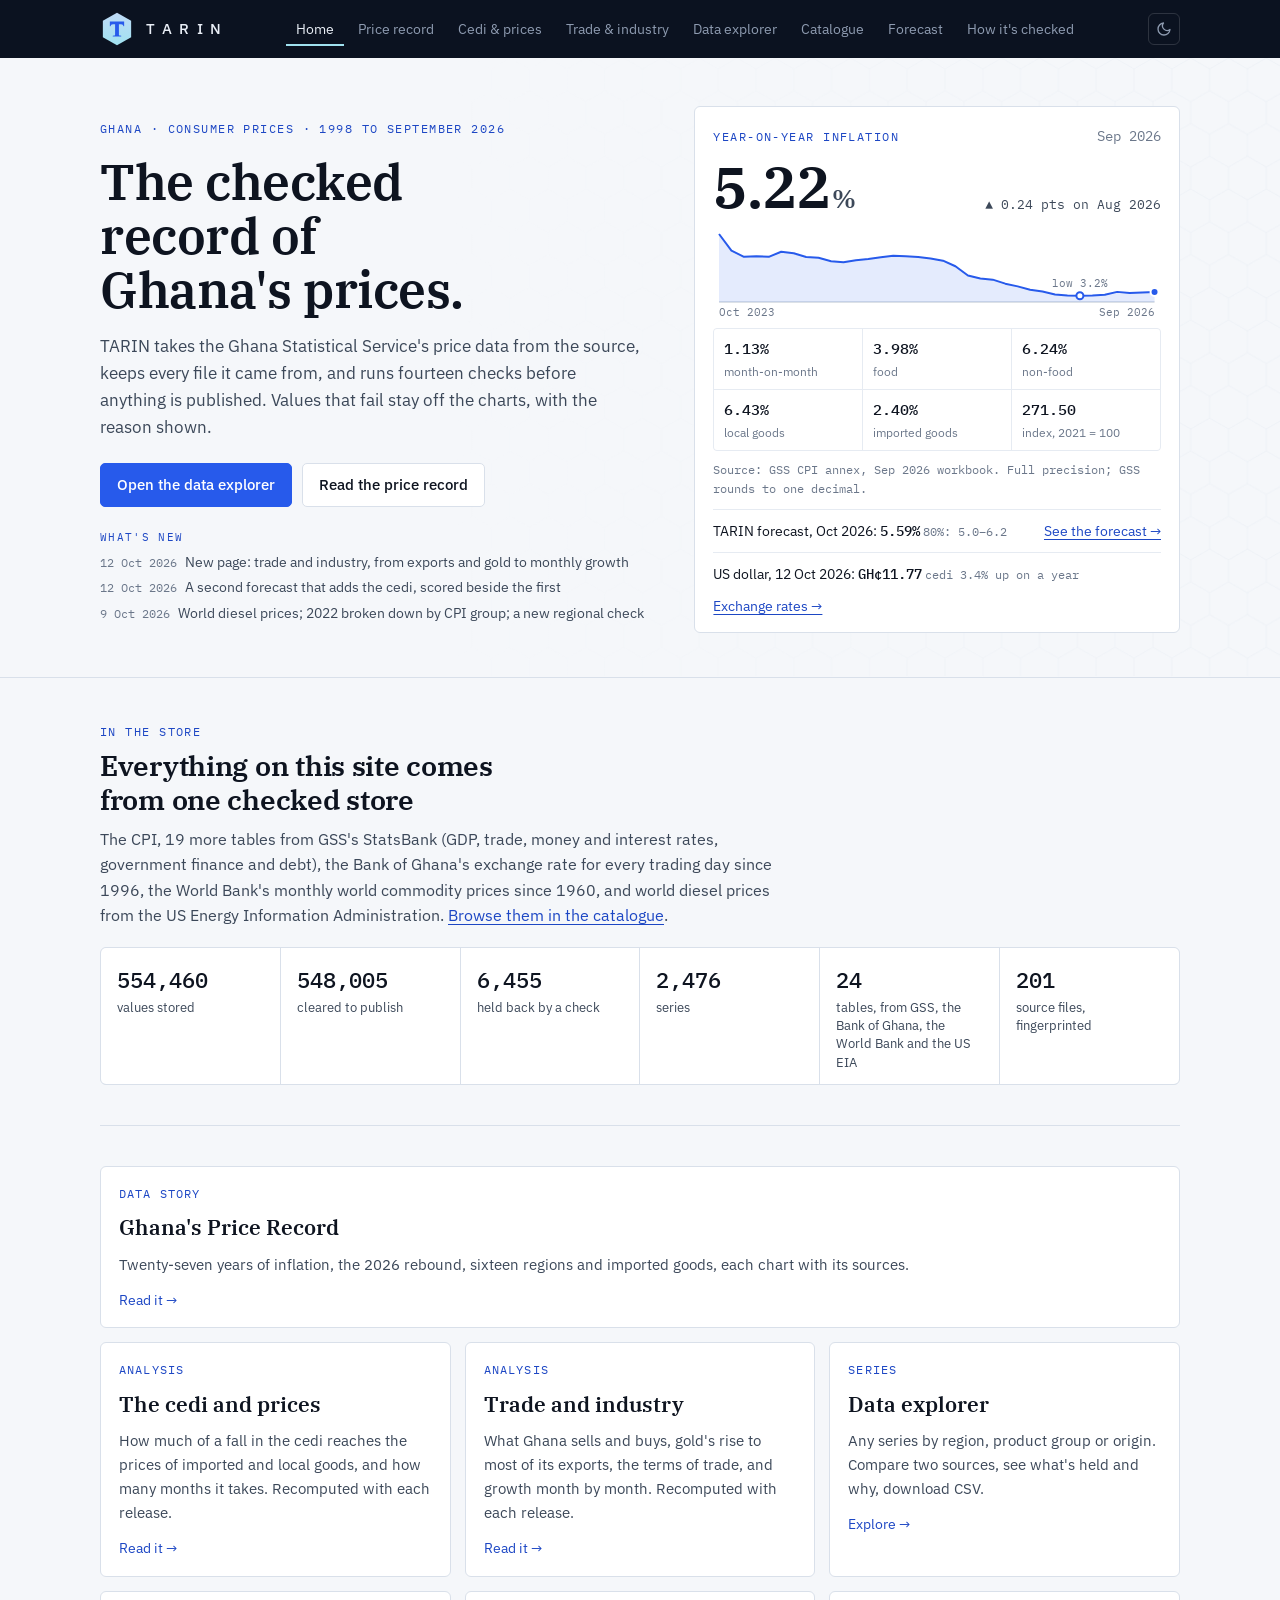
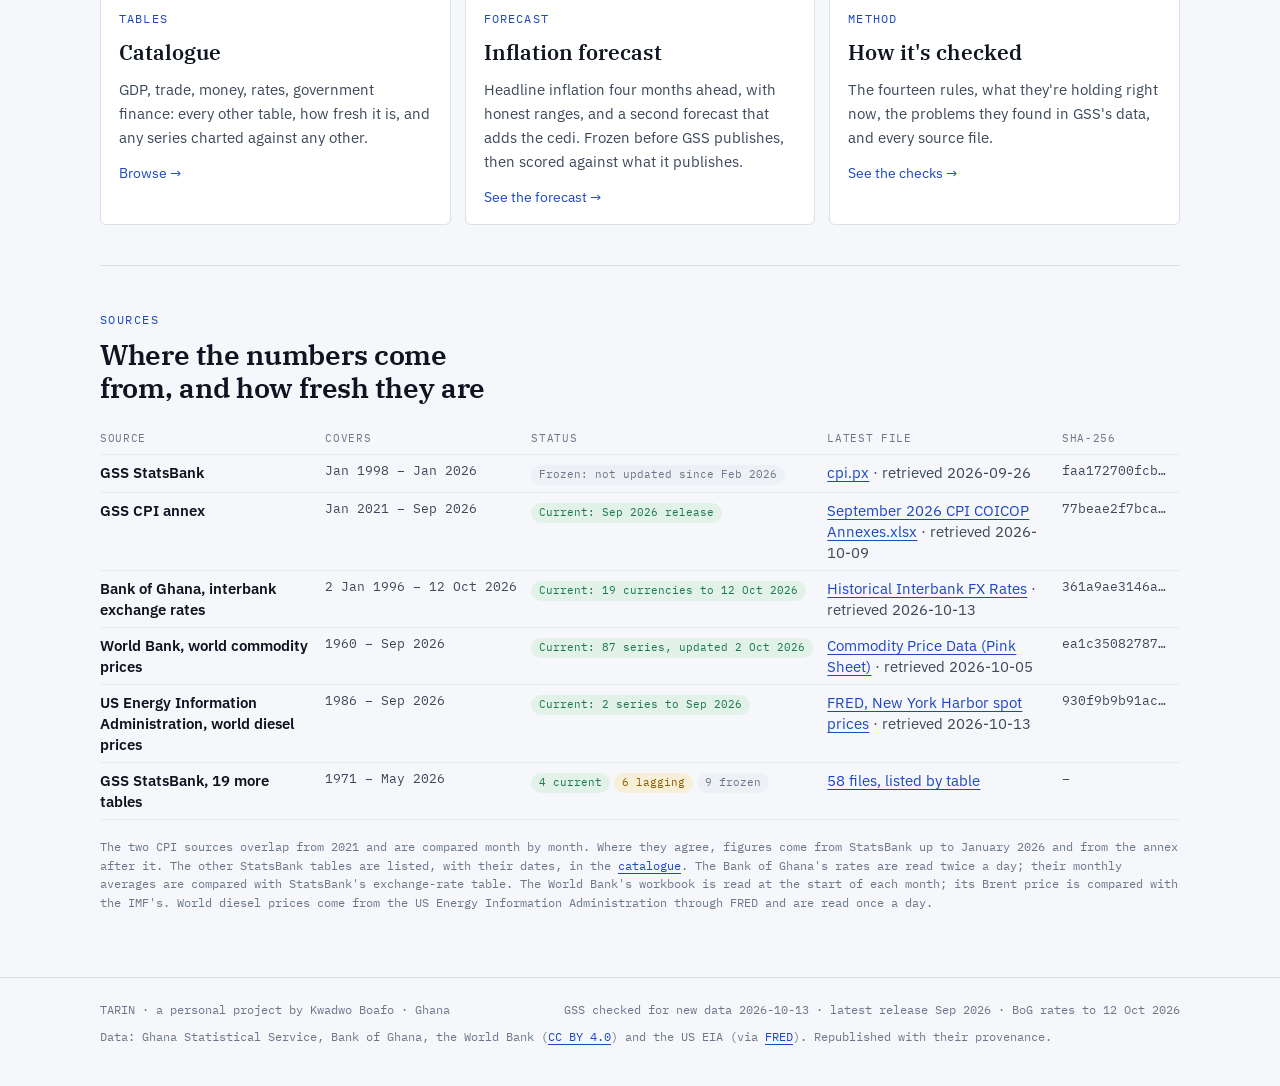
==== index.html @ 5920587d "Data update: BoG exchange rates to 2026-10-12" ====
<!doctype html>
<html lang="en">
<head>
<meta charset="utf-8">
<meta name="viewport" content="width=device-width, initial-scale=1, viewport-fit=cover">
<title>TARIN</title>
<meta name="description" content="Ghana's consumer price data from GSS, archived at the source, checked by fourteen rules, and published with its provenance.">
<meta property="og:type" content="website">
<meta property="og:site_name" content="TARIN">
<meta property="og:title" content="TARIN · The checked record of Ghana&#x27;s prices">
<meta property="og:description" content="Ghana's consumer price data from GSS, archived at the source, checked by fourteen rules, and published with its provenance.">
<meta property="og:url" content="https://bboafo.github.io/tarin/">
<meta property="og:image" content="https://bboafo.github.io/tarin/assets/og.png">
<meta property="og:image:width" content="1200">
<meta property="og:image:height" content="630">
<meta property="og:image:alt" content="TARIN: the checked record of Ghana's prices">
<meta name="twitter:card" content="summary_large_image">
<link rel="icon" href="assets/favicon.svg" type="image/svg+xml">
<link rel="preconnect" href="https://fonts.googleapis.com">
<link rel="preconnect" href="https://fonts.gstatic.com" crossorigin>
<link rel="stylesheet" href="https://fonts.googleapis.com/css2?family=IBM+Plex+Mono:wght@400;500&family=IBM+Plex+Sans:wght@400;500;600&family=IBM+Plex+Serif:wght@500;600&display=swap">
<link rel="stylesheet" href="assets/tarin.css?v=98c18b5686">
<script>try { var tt = localStorage.getItem("tarin-theme"); if (tt === "dark" || tt === "light") document.documentElement.setAttribute("data-theme", tt); } catch (e) {}</script>
<style>
.hero { position: relative; overflow: hidden; border-bottom: 1px solid var(--rule); }
.hero .hex { position: absolute; inset: 0; pointer-events: none; opacity: 0.55; }
.hero .wrap { position: relative; display: grid; grid-template-columns: minmax(0, 1.15fr) minmax(0, 1fr); gap: 36px; padding-block: 48px 44px; align-items: center; }
.hero h1 { font-size: clamp(32px, 4.6vw, 50px); line-height: 1.08; max-width: 15ch; }
.hero .lede { color: var(--ink-2); font-size: 17px; max-width: 54ch; margin-top: 16px; }
.hero .cta { display: flex; flex-wrap: wrap; gap: 10px; margin-top: 22px; }
.btn { display: inline-flex; align-items: center; gap: 8px; font-family: var(--f-body); font-weight: 500; font-size: 15px;
  padding: 9px 16px; border-radius: 5px; text-decoration: none; border: 1px solid var(--rule); color: var(--ink); background: var(--surface); }
.btn:hover { border-color: var(--axis); color: var(--ink); }
.btn.primary { background: var(--brand); border-color: var(--brand); color: #fff; }
.btn.primary:hover { filter: brightness(1.08); color: #fff; }

.latest { padding: 18px 18px 14px; display: grid; gap: 10px; }
.latest .head { display: flex; justify-content: space-between; align-items: baseline; gap: 12px; flex-wrap: wrap; }
.latest .big { font-family: var(--f-display); font-weight: 600; font-size: 58px; line-height: 1; letter-spacing: -0.02em; font-variant-numeric: tabular-nums; }
.latest .big small { font-size: 0.45em; color: var(--ink-2); margin-left: 2px; }
.latest .delta { font-family: var(--f-mono); font-size: 13px; color: var(--ink-2); }
.latest .grid { display: grid; grid-template-columns: repeat(3, minmax(0, 1fr)); gap: 1px; background: var(--grid); border: 1px solid var(--grid); border-radius: 4px; overflow: hidden; }
.latest .grid div { background: var(--surface); padding: 8px 10px; display: grid; gap: 1px; }
.latest .grid b { font-family: var(--f-mono); font-weight: 500; font-size: 15px; color: var(--ink); font-variant-numeric: tabular-nums; }
.latest .grid span { font-size: 12px; color: var(--muted); }
.spark { position: relative; }
.spark svg { display: block; width: 100%; height: auto; overflow: visible; }
.spark text { font-family: var(--f-mono); font-size: 10.5px; fill: var(--muted); }

.stats { display: grid; grid-template-columns: repeat(auto-fit, minmax(150px, 1fr)); gap: 1px; background: var(--rule); border: 1px solid var(--rule); border-radius: 6px; overflow: hidden; }
.stats div { background: var(--surface); padding: 14px 16px 12px; display: grid; gap: 2px; align-content: start; }
.stats b { font-family: var(--f-mono); font-weight: 500; font-size: 22px; color: var(--ink); font-variant-numeric: tabular-nums; }
.stats span { font-size: 13px; color: var(--ink-2); line-height: 1.4; }

.doors { display: grid; grid-template-columns: repeat(3, minmax(0, 1fr)); gap: 14px; }
.door.wide { grid-column: 1 / -1; }
@media (max-width: 1080px) { .doors { grid-template-columns: repeat(2, minmax(0, 1fr)); } }
.fc-line { display: flex; justify-content: space-between; gap: 10px; flex-wrap: wrap; align-items: baseline; border-top: 1px solid var(--grid); padding-top: 10px; font-size: 14px; }
.fc-line b { font-family: var(--f-mono); font-weight: 500; color: var(--ink); }
.door { display: grid; gap: 8px; align-content: start; padding: 18px 18px 16px; text-decoration: none; color: var(--ink); }
.door:hover { border-color: var(--brand); color: var(--ink); }
.door .k { font-family: var(--f-mono); font-size: 11.5px; letter-spacing: 0.1em; text-transform: uppercase; color: var(--brand-ink); }
.door h3 { font-family: var(--f-display); font-size: 21px; font-weight: 600; }
.door p { color: var(--ink-2); font-size: 15px; }
.door .go { font-size: 14px; color: var(--brand-ink); margin-top: 4px; }

@media (max-width: 860px) {
  .hero .wrap { grid-template-columns: 1fr; gap: 28px; padding-block: 34px 30px; }
  .doors { grid-template-columns: 1fr; }
}
</style>
</head>
<body data-root="" data-page="home">

<header class="band">
  <div class="wrap">
    <a class="brand" href="index.html" aria-label="TARIN home"><img src="assets/logo.svg" alt=""><span class="word">TARIN</span></a>
    <nav class="main" aria-label="Main">
      <a href="index.html" aria-current="page">Home</a>
      <a href="price-record/index.html">Price record</a>
      <a href="cedi/index.html">Cedi &amp; prices</a>
      <a href="trade/index.html">Trade &amp; industry</a>
      <a href="explorer/index.html">Data explorer</a>
      <a href="catalogue/index.html">Catalogue</a>
      <a href="forecast/index.html">Forecast</a>
      <a href="checks/index.html">How it's checked</a>
    </nav>
  </div>
</header>

<main>
<div class="hero">
  <svg class="hex" aria-hidden="true" width="100%" height="100%">
    <defs>
      <pattern id="hexes" width="42" height="72.75" patternUnits="userSpaceOnUse" patternTransform="scale(0.9)">
        <path d="M21 0 L42 12.125 L42 36.375 L21 48.5 L0 36.375 L0 12.125 Z M21 48.5 L21 72.75" fill="none" stroke="var(--grid)" stroke-width="1"/>
      </pattern>
      <linearGradient id="fade" x1="0" x2="1" y1="0" y2="0"><stop offset="0.35" stop-color="#fff" stop-opacity="0"/><stop offset="1" stop-color="#fff" stop-opacity="1"/></linearGradient>
      <mask id="m"><rect width="100%" height="100%" fill="url(#fade)"/></mask>
    </defs>
    <rect width="100%" height="100%" fill="url(#hexes)" mask="url(#m)"/>
  </svg>
  <div class="wrap">
    <div>
      <span class="eyebrow">Ghana · consumer prices · 1998 to <span id="h-latest">August 2026</span></span>
      <h1 style="margin-top:14px">The checked record of Ghana's prices.</h1>
      <p class="lede">TARIN takes the Ghana Statistical Service's price data from the source, keeps every file it came from, and runs fourteen checks before anything is published. Values that fail stay off the charts, with the reason shown.</p>
      <div class="cta">
        <a class="btn primary" href="explorer/index.html">Open the data explorer</a>
        <a class="btn" href="price-record/index.html">Read the price record</a>
      </div>
      <div class="news" id="news" hidden style="margin-top:22px"><span class="eyebrow">What's new</span><ul id="news-list"></ul></div>
    </div>
    <div class="latest card" aria-live="polite">
      <div class="head">
        <span class="eyebrow">Year-on-year inflation</span>
        <span class="mono muted" id="l-month">–</span>
      </div>
      <div class="head" style="align-items:flex-end">
        <div class="big" id="l-yoy">–</div>
        <div class="delta" id="l-delta"></div>
      </div>
      <div class="spark" id="spark"></div>
      <div class="grid">
        <div><b id="l-mom">–</b><span>month-on-month</span></div>
        <div><b id="l-food">–</b><span>food</span></div>
        <div><b id="l-nonfood">–</b><span>non-food</span></div>
        <div><b id="l-local">–</b><span>local goods</span></div>
        <div><b id="l-import">–</b><span>imported goods</span></div>
        <div><b id="l-index">–</b><span>index, 2021 = 100</span></div>
      </div>
      <p class="caption" id="l-src">Source: GSS CPI annex.</p>
      <div class="fc-line" id="fc-line" hidden><span>TARIN forecast, <span id="fc-p"></span>: <b id="fc-v"></b> <span class="muted mono" style="font-size:12px" id="fc-r"></span></span><a href="forecast/index.html">See the forecast →</a></div>
      <div class="fc-line" id="fx-line" hidden><span>US dollar, <span id="fx-d"></span>: <b id="fx-v"></b> <span class="muted mono" style="font-size:12px" id="fx-c"></span></span><a id="fx-a" href="catalogue/index.html">Exchange rates →</a></div>
    </div>
  </div>
</div>

<div class="wrap">
  <section class="block">
    <div class="read">
      <span class="eyebrow">In the store</span>
      <h2 style="margin-top:6px">Everything on this site comes from one checked store</h2>
      <p style="margin-top:10px;color:var(--ink-2)">The CPI, <span id="n-tables">19</span> more tables from GSS's StatsBank (GDP, trade, money and interest rates, government finance and debt), the Bank of Ghana's exchange rate for every trading day since 1996, the World Bank's monthly world commodity prices since 1960, and world diesel prices from the US Energy Information Administration. <a href="catalogue/index.html">Browse them in the catalogue</a>.</p>
    </div>
    <div class="stats" id="stats">
      <div><b data-k="values">–</b><span>values stored</span></div>
      <div><b data-k="publishable">–</b><span>cleared to publish</span></div>
      <div><b data-k="held">–</b><span>held back by a check</span></div>
      <div><b data-k="series">–</b><span>series</span></div>
      <div><b data-k="sources">–</b><span>tables, from GSS, the Bank of Ghana, the World Bank and the US EIA</span></div>
      <div><b data-k="files">–</b><span>source files, fingerprinted</span></div>
    </div>
  </section>

  <section class="block">
    <div class="doors">
      <a class="door card wide" href="price-record/index.html">
        <span class="k">Data story</span>
        <h3>Ghana's Price Record</h3>
        <p>Twenty-seven years of inflation, the 2026 rebound, sixteen regions and imported goods, each chart with its sources.</p>
        <span class="go">Read it →</span>
      </a>
      <a class="door card" href="cedi/index.html">
        <span class="k">Analysis</span>
        <h3>The cedi and prices</h3>
        <p>How much of a fall in the cedi reaches the prices of imported and local goods, and how many months it takes. Recomputed with each release.</p>
        <span class="go">Read it →</span>
      </a>
      <a class="door card" href="trade/index.html">
        <span class="k">Analysis</span>
        <h3>Trade and industry</h3>
        <p>What Ghana sells and buys, gold's rise to most of its exports, the terms of trade, and growth month by month. Recomputed with each release.</p>
        <span class="go">Read it →</span>
      </a>
      <a class="door card" href="explorer/index.html">
        <span class="k">Series</span>
        <h3>Data explorer</h3>
        <p>Any series by region, product group or origin. Compare two sources, see what's held and why, download CSV.</p>
        <span class="go">Explore →</span>
      </a>
      <a class="door card" href="catalogue/index.html">
        <span class="k">Tables</span>
        <h3>Catalogue</h3>
        <p>GDP, trade, money, rates, government finance: every other table, how fresh it is, and any series charted against any other.</p>
        <span class="go">Browse →</span>
      </a>
      <a class="door card" href="forecast/index.html">
        <span class="k">Forecast</span>
        <h3>Inflation forecast</h3>
        <p>Headline inflation four months ahead, with honest ranges, and a second forecast that adds the cedi. Frozen before GSS publishes, then scored against what it publishes.</p>
        <span class="go">See the forecast →</span>
      </a>
      <a class="door card" href="checks/index.html">
        <span class="k">Method</span>
        <h3>How it's checked</h3>
        <p>The fourteen rules, what they're holding right now, the problems they found in GSS's data, and every source file.</p>
        <span class="go">See the checks →</span>
      </a>
    </div>
  </section>

  <section class="block">
    <div class="read">
      <span class="eyebrow">Sources</span>
      <h2 style="margin-top:6px">Where the numbers come from, and how fresh they are</h2>
    </div>
    <div class="tbl-wrap">
      <table class="data stack" id="t-src">
        <thead><tr><th>Source</th><th>Covers</th><th>Status</th><th>Latest file</th><th>SHA-256</th></tr></thead>
        <tbody></tbody>
      </table>
    </div>
    <p class="caption">The two CPI sources overlap from 2021 and are compared month by month. Where they agree, figures come from StatsBank up to January 2026 and from the annex after it. The other StatsBank tables are listed, with their dates, in the <a href="catalogue/index.html">catalogue</a>. The Bank of Ghana's rates are read twice a day; their monthly averages are compared with StatsBank's exchange-rate table. The World Bank's workbook is read at the start of each month; its Brent price is compared with the IMF's. World diesel prices come from the US Energy Information Administration through FRED and are read once a day.</p>
  </section>
</div>
</main>

<footer class="site">
  <div class="wrap">
    <span>TARIN · a personal project by Kwadwo Boafo · Ghana</span>
    <span id="site-status" hidden></span>
    <span>Data: Ghana Statistical Service, Bank of Ghana, the World Bank (<a href="https://creativecommons.org/licenses/by/4.0/">CC BY 4.0</a>) and the US EIA (via <a href="https://fred.stlouisfed.org/">FRED</a>). Republished with their provenance.</span>
  </div>
</footer>

<script src="assets/tarin.js?v=d6756e75d6"></script>
<script>
(function () {
  "use strict";
  var T = window.TARIN;
  T.json("data/news.json").then(function (N) {
    var items = (N.items || []).slice(0, 3);
    if (!items.length) return;
    document.getElementById("news-list").innerHTML = items.map(function (n) {
      return "<li><span class='d'>" + T.dayLabel(n.date) + "</span>" + n.text.replace(/</g, "&lt;") + "</li>";
    }).join("");
    document.getElementById("news").hidden = false;
  }).catch(function () { /* no news file yet */ });

  T.json("data/home.json").then(function (H) {
    var h = H.headline;
    document.getElementById("h-latest").textContent = T.monthLabel(H.latest).replace(/^(\w+)/, function (m) {
      return ["January","February","March","April","May","June","July","August","September","October","November","December"][T.MONTHS.indexOf(m)];
    });
    document.getElementById("l-month").textContent = T.monthLabel(H.latest);
    document.getElementById("l-yoy").innerHTML = T.fmt(h.yoy, 2) + "<small>%</small>";
    var d = h.yoy - h.yoy_prev;
    document.getElementById("l-delta").textContent = (d >= 0 ? "▲ " : "▼ ") + T.fmt(Math.abs(d), 2) + " pts on " + T.monthLabel(T.periodAt(T.monthIndex(H.latest) - 1));
    [["l-mom", h.mom], ["l-food", h.food], ["l-nonfood", h.nonfood], ["l-local", h.local], ["l-import", h.import]].forEach(function (p) {
      document.getElementById(p[0]).textContent = T.fmt(p[1], 2, "%");
    });
    document.getElementById("l-index").textContent = T.fmt(h.index, 2);
    var f = H.sources.an.latest_file;
    document.getElementById("l-src").textContent = "Source: GSS CPI annex, " + T.monthLabel(H.latest) + " workbook. Full precision; GSS rounds to one decimal.";
    if (H.forecast) {
      document.getElementById("fc-p").textContent = T.monthLabel(H.forecast.period);
      document.getElementById("fc-v").textContent = T.fmt(H.forecast.yoy, 2) + "%";
      document.getElementById("fc-r").textContent = "80%: " + T.fmt(H.forecast.lo80, 1) + "–" + T.fmt(H.forecast.hi80, 1);
      document.getElementById("fc-line").hidden = false;
    }
    var usd = H.fx && H.fx.USDGHS;
    if (usd) {
      document.getElementById("fx-d").textContent = T.dayLabel(usd.date);
      var fv = document.getElementById("fx-v");
      fv.textContent = "GH¢" + T.fmt(usd.rate, 2); fv.title = "Bank of Ghana interbank mid-rate: " + T.fmt(usd.rate, 4);
      if (usd.year) {       // the cedi's own change: dollars per cedi, now against a year ago
        var ch = 100 * (usd.year[1] / usd.rate - 1);
        document.getElementById("fx-c").textContent = "cedi " + T.fmt(Math.abs(ch), 1) + "% " + (ch < 0 ? "down" : "up") + " on a year";
      }
      if (usd.tid) document.getElementById("fx-a").href = "catalogue/index.html#" + usd.tid;
      document.getElementById("fx-line").hidden = false;
    }
    Array.prototype.forEach.call(document.querySelectorAll("#stats b"), function (b) {
      var v = H.totals[b.getAttribute("data-k")];
      if (v == null) { b.parentNode.remove(); return; }
      b.textContent = T.int(v);
    });
    if (H.tables) document.getElementById("n-tables").textContent = H.tables.tables;

    // sparkline: last three years, the low point marked
    var host = document.getElementById("spark");
    function spark() {
      var old = host.querySelector("svg"); if (old) old.remove();
      var oldTip = host.querySelector(".tip"); if (oldTip) oldTip.remove();
      var W = Math.max(240, Math.floor(host.getBoundingClientRect().width)), Hh = 92, m = { t: 8, r: 6, b: 16, l: 6 };
      var vals = H.spark.map(function (s) { return s[1]; }), n = vals.length;
      var hi = Math.max.apply(null, vals), lo = 0;
      var x = function (i) { return m.l + i * (W - m.l - m.r) / (n - 1); };
      var y = function (v) { return m.t + (hi - v) / (hi - lo) * (Hh - m.t - m.b); };
      var svg = T.el("svg", { viewBox: "0 0 " + W + " " + Hh, width: W, height: Hh, role: "img",
        "aria-label": "Year-on-year inflation, " + T.monthLabel(H.spark[0][0]) + " to " + T.monthLabel(H.latest) });
      host.appendChild(svg);
      svg.appendChild(T.el("line", { x1: m.l, x2: W - m.r, y1: y(0), y2: y(0) }, "stroke:var(--axis)"));
      var d = vals.map(function (v, i) { return (i ? "L" : "M") + x(i).toFixed(1) + "," + y(v).toFixed(1); }).join("");
      svg.appendChild(T.el("path", { d: d + "L" + x(n - 1) + "," + y(0) + "L" + x(0) + "," + y(0) + "Z" }, "fill:var(--tol);stroke:none"));
      svg.appendChild(T.el("path", { d: d }, "fill:none;stroke:var(--s1);stroke-width:2;stroke-linejoin:round"));
      var li = H.spark.findIndex(function (s) { return s[0] === H.spark_low[0]; });
      svg.appendChild(T.el("circle", { cx: x(li), cy: y(vals[li]), r: 3.5 }, "fill:var(--surface);stroke:var(--s1);stroke-width:2"));
      svg.appendChild(T.el("circle", { cx: x(n - 1), cy: y(vals[n - 1]), r: 4 }, "fill:var(--s1);stroke:var(--surface);stroke-width:2"));
      T.text(svg, x(li), y(vals[li]) - 9, "low " + T.fmt(vals[li], 1) + "%", null, "middle");
      T.text(svg, x(0), Hh - 2, T.monthLabel(H.spark[0][0]), null, "start");
      T.text(svg, x(n - 1), Hh - 2, T.monthLabel(H.latest), null, "end");
      var tip = T.tip(host);
      var hit = T.el("rect", { x: 0, y: 0, width: W, height: Hh, tabindex: 0, "aria-label": "Inflation by month; use arrow keys" }, "fill:transparent;outline:none");
      svg.appendChild(hit);
      var dot = T.el("circle", { r: 3.5 }, "fill:var(--s1);display:none"); svg.appendChild(dot);
      var cur = n - 1;
      function show(i) {
        cur = Math.max(0, Math.min(n - 1, i));
        dot.setAttribute("cx", x(cur)); dot.setAttribute("cy", y(vals[cur])); dot.style.display = "";
        T.fillTip(tip, T.monthLabel(H.spark[cur][0]), [{ color: "var(--s1)", name: "y/y", value: T.fmt(vals[cur], 2, "%") }]);
        T.placeTip(host, svg, W, tip, x(cur), y(vals[cur]));
      }
      hit.addEventListener("pointermove", function (ev) { var r = svg.getBoundingClientRect(); show(Math.round(((ev.clientX - r.left) * W / r.width - m.l) / (W - m.l - m.r) * (n - 1))); });
      hit.addEventListener("pointerleave", function () { tip.hidden = true; dot.style.display = "none"; });
      hit.addEventListener("focus", function () { show(cur); });
      hit.addEventListener("blur", function () { tip.hidden = true; dot.style.display = "none"; });
      hit.addEventListener("keydown", function (ev) {
        if (ev.key === "ArrowLeft") { show(cur - 1); ev.preventDefault(); }
        if (ev.key === "ArrowRight") { show(cur + 1); ev.preventDefault(); }
      });
    }
    spark(); T.onResize(spark);

    // sources table
    var tb = document.querySelector("#t-src tbody");
    [["sb", "Frozen: not updated since " + T.monthLabel((H.sources.sb.latest_file.publisher_updated || "").slice(0, 7) || "2026-02"), "idle"],
     ["an", "Current: " + T.monthLabel(H.latest) + " release", "ok"]].forEach(function (r) {
      var s = H.sources[r[0]], f = s.latest_file;
      var tr = document.createElement("tr");
      var fname = decodeURIComponent(f.url.split("/").pop());
      tr.innerHTML = "<td><b style='font-weight:600;color:var(--ink)'></b></td><td class='m'></td><td><span class='pill " + r[2] + "'></span></td><td></td><td class='m'></td>";
      tr.children[0].firstChild.textContent = s.name;
      tr.children[1].textContent = T.monthLabel(s.first) + " – " + T.monthLabel(s.last);
      tr.children[2].firstChild.textContent = r[1];
      var a = document.createElement("a"); a.href = f.url; a.textContent = fname.length > 42 ? fname.slice(0, 40) + "…" : fname; a.target = "_blank"; a.rel = "noopener";
      tr.children[3].appendChild(a);
      tr.children[3].appendChild(document.createTextNode(" · retrieved " + f.retrieved.slice(0, 10)));
      tr.children[4].textContent = f.sha256.slice(0, 12) + "…";
      tr.children[4].title = f.sha256;
      tb.appendChild(tr);
    });
    // the Bank of Ghana's exchange rates
    var bx = H.tables && H.tables.bogfx;
    if (bx) {
      var tr3 = document.createElement("tr");
      tr3.innerHTML = "<td><b style='font-weight:600;color:var(--ink)'></b></td><td class='m'></td><td><span class='pill'></span></td><td></td><td class='m'></td>";
      tr3.children[0].firstChild.textContent = "Bank of Ghana, interbank exchange rates";
      tr3.children[1].textContent = T.dayLabel(bx.first) + " – " + T.dayLabel(bx.last);
      var pl = tr3.children[2].firstChild;
      pl.className = "pill " + (bx.status === "current" ? "ok" : "warn");
      pl.textContent = (bx.status === "current" ? "Current: " : "Behind: ") + bx.currencies + " currencies to " + T.dayLabel(bx.last);
      var a3 = document.createElement("a"); a3.href = bx.url; a3.target = "_blank"; a3.rel = "noopener";
      a3.textContent = "Historical Interbank FX Rates";
      tr3.children[3].appendChild(a3);
      if (bx.retrieved) tr3.children[3].appendChild(document.createTextNode(" · retrieved " + bx.retrieved.slice(0, 10)));
      tr3.children[4].textContent = bx.sha256 ? bx.sha256.slice(0, 12) + "…" : "–";
      if (bx.sha256) tr3.children[4].title = bx.sha256;
      tb.appendChild(tr3);
    }
    // the World Bank's world commodity prices
    var wb = H.tables && H.tables.world;
    if (wb) {
      var tr4 = document.createElement("tr");
      tr4.innerHTML = "<td><b style='font-weight:600;color:var(--ink)'></b></td><td class='m'></td><td><span class='pill'></span></td><td></td><td class='m'></td>";
      tr4.children[0].firstChild.textContent = "World Bank, world commodity prices";
      tr4.children[1].textContent = (wb.first || "") + " – " + (wb.last ? T.monthLabel(wb.last) : "");
      var pw = tr4.children[2].firstChild;
      pw.className = "pill " + (wb.status === "current" ? "ok" : "warn");
      pw.textContent = (wb.status === "current" ? "Current: " : "Behind: ") + wb.series + " series, updated " + (wb.updated ? T.dayLabel(wb.updated) : "?");
      var a4 = document.createElement("a"); a4.href = wb.url; a4.target = "_blank"; a4.rel = "noopener";
      a4.textContent = "Commodity Price Data (Pink Sheet)";
      tr4.children[3].appendChild(a4);
      if (wb.retrieved) tr4.children[3].appendChild(document.createTextNode(" · retrieved " + wb.retrieved.slice(0, 10)));
      tr4.children[4].textContent = wb.sha256 ? wb.sha256.slice(0, 12) + "…" : "–";
      if (wb.sha256) tr4.children[4].title = wb.sha256;
      tb.appendChild(tr4);
    }
    // world diesel prices: the EIA's, through FRED
    var fu = H.tables && H.tables.fuel;
    if (fu) {
      var tr5 = document.createElement("tr");
      tr5.innerHTML = "<td><b style='font-weight:600;color:var(--ink)'></b></td><td class='m'></td><td><span class='pill'></span></td><td></td><td class='m'></td>";
      tr5.children[0].firstChild.textContent = "US Energy Information Administration, world diesel prices";
      tr5.children[1].textContent = (fu.first || "") + " – " + (fu.last ? T.monthLabel(fu.last) : "");
      var pf = tr5.children[2].firstChild;
      pf.className = "pill " + (fu.status === "current" ? "ok" : "warn");
      pf.textContent = (fu.status === "current" ? "Current: " : "Behind: ") + fu.series + " series to " + (fu.last ? T.monthLabel(fu.last) : "?");
      var a5 = document.createElement("a"); a5.href = fu.url; a5.target = "_blank"; a5.rel = "noopener";
      a5.textContent = "FRED, New York Harbor spot prices";
      tr5.children[3].appendChild(a5);
      if (fu.retrieved) tr5.children[3].appendChild(document.createTextNode(" · retrieved " + fu.retrieved.slice(0, 10)));
      tr5.children[4].textContent = fu.sha256 ? fu.sha256.slice(0, 12) + "…" : "–";
      if (fu.sha256) tr5.children[4].title = fu.sha256;
      tb.appendChild(tr5);
    }
    // the other StatsBank tables, in one row
    if (H.tables) {
      var t = H.tables, st = t.status || {};
      var tr2 = document.createElement("tr");
      tr2.innerHTML = "<td><b style='font-weight:600;color:var(--ink)'></b></td><td class='m'></td><td></td><td></td><td class='m'>–</td>";
      tr2.children[0].firstChild.textContent = "GSS StatsBank, " + t.tables + " more tables";
      tr2.children[1].textContent = (t.first || "") + " – " + (t.last ? T.periodLabel(t.last) : "");
      tr2.children[2].innerHTML = [["current", "ok"], ["lagging", "warn"], ["frozen", "idle"]].filter(function (x) { return st[x[0]]; })
        .map(function (x) { return "<span class='pill " + x[1] + "'>" + st[x[0]] + " " + x[0] + "</span>"; }).join(" ");
      var a2 = document.createElement("a"); a2.href = "catalogue/index.html#tables"; a2.textContent = T.int(t.sb_files != null ? t.sb_files : t.files) + " files, listed by table";
      tr2.children[3].appendChild(a2);
      tb.appendChild(tr2);
    }
    T.stackLabels(document.getElementById("t-src"));
    Array.prototype.forEach.call(document.querySelectorAll("#t-src tbody tr"), function (tr) { if (tr.children[3]) tr.children[3].classList.add("wide"); });
  }).catch(function (e) { T.fail(document.getElementById("spark"), e); });
})();
</script>
</body>
</html>
---- assets/tarin.css ----
/* TARIN — site styles.
   Brand from the original TARIN (2021): the blue serif T on an ice-blue hexagon,
   the slate hex banner, and the black-and-navy chart cards. */

:root {
  color-scheme: light;
  --paper: #f5f7fa;
  --surface: #ffffff;
  --sunk: #edf1f6;
  --ink: #0e1420;
  --ink-2: #3c4859;
  --muted: #6b778a;
  --rule: #d9e0ea;
  --grid: #e6ebf2;
  --axis: #b9c3d0;
  --brand: #275aeb;        /* the T */
  --brand-ink: #1d47c4;    /* links on white, AA */
  --navy: #223a6c;         /* chart cards, 2021 */
  --ice-1: #bfdaf7;        /* hexagon, top */
  --ice-2: #a0e2f0;        /* hexagon, bottom */
  --mist: #b4c2cb;         /* banner */
  --band: #0b1220;         /* the black header band of the 2021 posts */
  --band-ink: #e9eef6;
  --band-muted: #8e9bb0;
  --s1: #275aeb;
  --s2: #e0762f;
  --s3: #1f9e89;
  --quiet-line: #c2ccd8;
  --tol: rgba(39, 90, 235, 0.12);
  --hold: #b42318;
  --hold-bg: #fcebe9;
  --warn: #8a5d00;
  --warn-bg: #f8efd9;
  --ok: #1a7a4c;
  --ok-bg: #e2f2e9;
  --f-display: "IBM Plex Serif", Georgia, "Times New Roman", serif;
  --f-body: "IBM Plex Sans", system-ui, -apple-system, "Segoe UI", sans-serif;
  --f-mono: "IBM Plex Mono", ui-monospace, "SF Mono", Menlo, Consolas, monospace;
}
@media (prefers-color-scheme: dark) {
  :root:not([data-theme="light"]) {
    color-scheme: dark;
    --paper: #0a0f18; --surface: #111928; --sunk: #172133;
    --ink: #e9eef6; --ink-2: #b6c1d1; --muted: #7c889c;
    --rule: #223049; --grid: #1a2539; --axis: #34435e;
    --brand: #5b86f5; --brand-ink: #7fa2f7; --navy: #9db4e8;
    --band: #05080e; --band-ink: #e9eef6; --band-muted: #7c889c;
    --s1: #5b86f5; --s2: #d9692a; --s3: #26a88f;
    --quiet-line: #34425a; --tol: rgba(91, 134, 245, 0.18);
    --hold: #f97066; --hold-bg: #3a1714; --warn: #e0a93a; --warn-bg: #332611;
    --ok: #62c08f; --ok-bg: #16281e;
  }
}
:root[data-theme="dark"] {
  color-scheme: dark;
  --paper: #0a0f18; --surface: #111928; --sunk: #172133;
  --ink: #e9eef6; --ink-2: #b6c1d1; --muted: #7c889c;
  --rule: #223049; --grid: #1a2539; --axis: #34435e;
  --brand: #5b86f5; --brand-ink: #7fa2f7; --navy: #9db4e8;
  --band: #05080e; --band-ink: #e9eef6; --band-muted: #7c889c;
  --s1: #5b86f5; --s2: #d9692a; --s3: #26a88f;
  --quiet-line: #34425a; --tol: rgba(91, 134, 245, 0.18);
  --hold: #f97066; --hold-bg: #3a1714; --warn: #e0a93a; --warn-bg: #332611;
  --ok: #62c08f; --ok-bg: #16281e;
}

* { box-sizing: border-box; }
[hidden] { display: none !important; }
html { -webkit-text-size-adjust: 100%; }
body {
  margin: 0; background: var(--paper); color: var(--ink);
  font-family: var(--f-body); font-size: 16px; line-height: 1.6;
}
.wrap { max-width: 1120px; margin: 0 auto; padding-inline: 20px; }
h1, h2, h3 { margin: 0; text-wrap: balance; }
h1, h2 { font-family: var(--f-display); font-weight: 600; letter-spacing: -0.01em; }
h3 { font-family: var(--f-body); font-weight: 600; }
p { margin: 0; }
a { color: var(--brand-ink); text-underline-offset: 3px; }
a:hover { color: var(--brand); }
:focus-visible { outline: 2px solid var(--brand); outline-offset: 3px; border-radius: 2px; }
code, .mono { font-family: var(--f-mono); font-size: 0.88em; }
.num { font-variant-numeric: tabular-nums; }
.eyebrow {
  font-family: var(--f-mono); font-size: 12px; letter-spacing: 0.12em;
  text-transform: uppercase; color: var(--brand-ink);
}
.muted { color: var(--muted); }
.read { max-width: 68ch; }

/* ---- header band ---- */
.band { background: var(--band); color: var(--band-ink); }
.band .wrap { display: flex; align-items: center; justify-content: space-between; gap: 12px 24px;
  flex-wrap: wrap; padding-block: 12px; }
.brand { display: inline-flex; align-items: center; gap: 12px; text-decoration: none; color: var(--band-ink); }
.brand img, .brand svg { width: 34px; height: 34px; display: block; }
.brand .word { font-family: var(--f-body); font-weight: 500; font-size: 15px; letter-spacing: 0.5em;
  margin-right: -0.5em; }
.brand:hover { color: #fff; }
nav.main { display: flex; flex-wrap: wrap; gap: 2px 4px; }
nav.main a { color: var(--band-muted); text-decoration: none; font-size: 14px; padding: 6px 10px; border-radius: 4px; }
nav.main a:hover { color: var(--band-ink); background: rgba(255,255,255,0.06); }
nav.main a[aria-current="page"] { color: var(--band-ink); box-shadow: inset 0 -2px 0 var(--ice-2); border-radius: 0; }

/* ---- page scaffolding ---- */
.page-head { padding-block: 40px 28px; border-bottom: 1px solid var(--rule); display: grid; gap: 12px; }
.page-head h1 { font-size: clamp(28px, 4vw, 40px); line-height: 1.15; max-width: 24ch; }
.page-head .lede { color: var(--ink-2); max-width: 70ch; font-size: 17px; }
section.block { padding-block: 40px; border-bottom: 1px solid var(--rule); display: grid; gap: 18px; }
section.block:last-of-type { border-bottom: 0; }
section.block h2 { font-size: clamp(22px, 2.8vw, 28px); line-height: 1.2; }
.caption { font-family: var(--f-mono); font-size: 12px; color: var(--muted); line-height: 1.55; }
.caption b { color: var(--ink-2); font-weight: 500; }

/* ---- cards, pills, tables ---- */
.card { background: var(--surface); border: 1px solid var(--rule); border-radius: 6px; }
.pill { display: inline-block; font-family: var(--f-mono); font-size: 11px; line-height: 1.6; padding: 1px 8px;
  border-radius: 999px; white-space: nowrap; }
.pill.hold { color: var(--hold); background: var(--hold-bg); }
.pill.warn { color: var(--warn); background: var(--warn-bg); }
.pill.ok { color: var(--ok); background: var(--ok-bg); }
.pill.idle { color: var(--muted); background: var(--sunk); }
.tbl-wrap { overflow-x: auto; }
table.data { border-collapse: collapse; width: 100%; font-variant-numeric: tabular-nums; }
table.data th, table.data td { text-align: left; padding: 7px 14px 7px 0; border-bottom: 1px solid var(--grid); vertical-align: top; }
table.data th { font-family: var(--f-mono); font-size: 11px; font-weight: 400; color: var(--muted);
  text-transform: uppercase; letter-spacing: 0.06em; white-space: nowrap; }
table.data td { font-size: 14.5px; color: var(--ink-2); line-height: 1.45; }
table.data td.r, table.data th.r { text-align: right; }
table.data td.m { font-family: var(--f-mono); font-size: 13px; white-space: nowrap; }
table.data code { color: var(--ink); }
details > summary { cursor: pointer; font-family: var(--f-mono); font-size: 12px; color: var(--muted); padding-block: 4px; }

/* ---- charts ---- */
.chart { position: relative; background: var(--surface); border: 1px solid var(--rule); border-radius: 6px; padding: 14px 12px 8px; }
.chart svg { display: block; width: 100%; height: auto; overflow: visible; }
.chart text { font-family: var(--f-mono); font-size: 11px; fill: var(--muted); }
.chart .lbl { fill: var(--ink-2); font-size: 12px; }
.chart .lbl-strong { fill: var(--ink); font-size: 12px; font-weight: 500; }
.legend { display: flex; flex-wrap: wrap; gap: 6px 18px; font-family: var(--f-mono); font-size: 12px; color: var(--ink-2); padding: 0 6px 10px; }
.legend span { display: inline-flex; align-items: center; gap: 7px; }
.key-line { width: 16px; height: 2px; border-radius: 1px; display: inline-block; }
.key-dot { width: 9px; height: 9px; border-radius: 50%; display: inline-block; }
.key-band { width: 16px; height: 10px; display: inline-block; background: var(--tol); border-radius: 2px; }
.key-held { width: 2px; height: 10px; display: inline-block; background: var(--hold); }
.tip { position: absolute; pointer-events: none; z-index: 5; background: var(--surface); border: 1px solid var(--rule);
  border-radius: 6px; box-shadow: 0 6px 20px rgba(0,0,0,0.12); padding: 8px 10px; font-family: var(--f-mono);
  font-size: 12px; line-height: 1.45; color: var(--ink-2); min-width: 160px; max-width: 300px; }
.tip .t-date { color: var(--muted); margin-bottom: 4px; }
.tip .t-row { display: flex; align-items: center; gap: 10px; justify-content: space-between; }
.tip .t-row .k { display: inline-flex; align-items: center; gap: 6px; }
.tip .t-row strong { color: var(--ink); font-weight: 500; }
.tip .t-note { color: var(--hold); margin-top: 3px; }

/* ---- footer ---- */
footer.site { border-top: 1px solid var(--rule); margin-top: 24px; }
footer.site .wrap { display: flex; flex-wrap: wrap; justify-content: space-between; gap: 8px 24px;
  padding-block: 22px 40px; font-family: var(--f-mono); font-size: 12px; color: var(--muted); }

/* ---- theme switch (in the header band) ---- */
.theme-btn { display: inline-flex; align-items: center; justify-content: center; width: 32px; height: 32px; flex: none;
  border: 1px solid rgba(255,255,255,0.14); border-radius: 6px; background: transparent; color: var(--band-muted); cursor: pointer; padding: 0; }
.theme-btn:hover { color: var(--band-ink); background: rgba(255,255,255,0.06); }
.theme-btn svg { width: 16px; height: 16px; }
.band .wrap .tools { display: flex; align-items: center; gap: 8px; }

/* ---- "in short" box: the page's findings, each linking to its section ---- */
.inshort { border-left: 3px solid var(--brand); padding: 14px 18px; display: grid; gap: 8px; }
.inshort .eyebrow { margin-bottom: 2px; }
.inshort ol { margin: 0; padding-left: 20px; display: grid; gap: 6px; }
.inshort li { color: var(--ink-2); }
.inshort a { color: var(--ink); text-decoration-color: var(--rule); }
.inshort a:hover { color: var(--brand-ink); text-decoration-color: currentColor; }

/* ---- what's new (home) ---- */
.news { display: grid; gap: 4px; font-size: 14px; color: var(--ink-2); }
.news .eyebrow { font-size: 11px; }
.news ul { list-style: none; margin: 0; padding: 0; display: grid; gap: 3px; }
.news li .d { font-family: var(--f-mono); font-size: 12px; color: var(--muted); margin-right: 8px; }

/* ---- contents list on long pages ---- */
nav.toc { display: flex; flex-wrap: wrap; gap: 6px 8px; padding-block: 16px 4px; font-family: var(--f-mono); font-size: 12px; }
nav.toc span { color: var(--muted); padding: 3px 0; margin-right: 4px; }
nav.toc a { color: var(--ink-2); text-decoration: none; border: 1px solid var(--rule); border-radius: 999px; padding: 3px 10px; background: var(--surface); }
nav.toc a:hover { border-color: var(--brand); color: var(--brand-ink); }
.more-btn { justify-self: start; font-family: var(--f-mono); font-size: 12px; color: var(--ink-2); background: var(--surface);
  border: 1px solid var(--rule); border-radius: 999px; padding: 4px 12px; cursor: pointer; }
.more-btn:hover { border-color: var(--brand); color: var(--brand-ink); }

@media (max-width: 760px) {
  /* the nav becomes one row that scrolls sideways, under the logo */
  .band .wrap { padding-bottom: 6px; }
  .band .wrap .tools { order: 2; margin-left: auto; }
  nav.main { order: 3; flex-wrap: nowrap; overflow-x: auto; width: 100%; margin-inline: -8px; padding-bottom: 4px;
    scrollbar-width: none; -webkit-overflow-scrolling: touch; }
  nav.main::-webkit-scrollbar { display: none; }
  nav.main a { white-space: nowrap; flex: none; }
  /* tables marked .stack become one card per row; cells carry their column name in data-l */
  table.data.stack thead { display: none; }
  table.data.stack tr { display: grid; grid-template-columns: repeat(2, minmax(0, 1fr)); gap: 8px 14px; padding: 12px 0; border-bottom: 1px solid var(--grid); }
  table.data.stack td { border: 0; padding: 0; text-align: left; white-space: normal; overflow-wrap: anywhere; }
  table.data.stack td:first-child { grid-column: 1 / -1; font-weight: 600; color: var(--ink); }
  table.data.stack td[data-l]::before { content: attr(data-l); display: block; font-family: var(--f-mono); font-size: 11px; color: var(--muted); text-transform: uppercase; letter-spacing: 0.06em; }
  table.data.stack td.wide { grid-column: 1 / -1; }
  table.data.stack td .pill { white-space: normal; border-radius: 8px; }
}
@media (max-width: 600px) {
  .wrap { padding-inline: 16px; }
  .brand .word { letter-spacing: 0.35em; margin-right: -0.35em; }
  nav.main a { padding: 6px 8px; }
  .page-head { padding-block: 28px 22px; }
  section.block { padding-block: 30px; }
}
@media (prefers-reduced-motion: no-preference) {
  a, nav.main a { transition: color .12s, background .12s; }
}
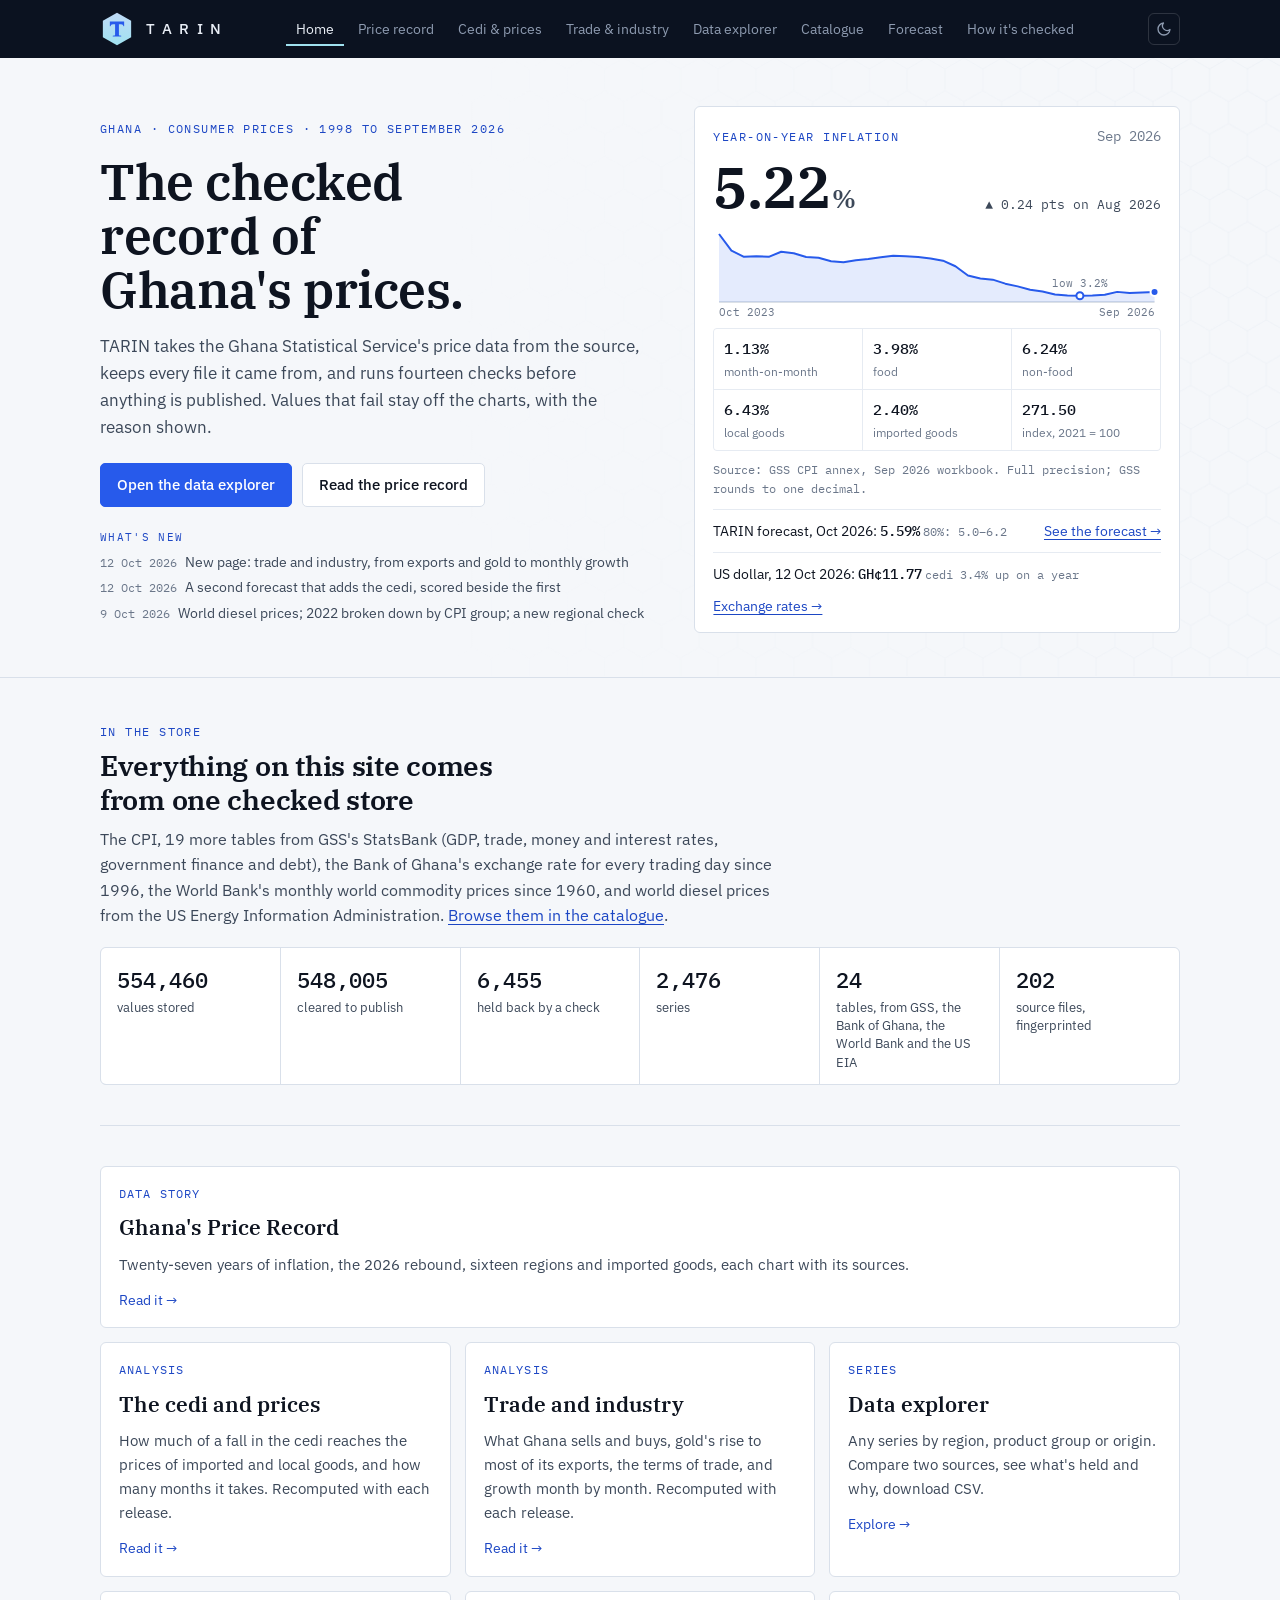
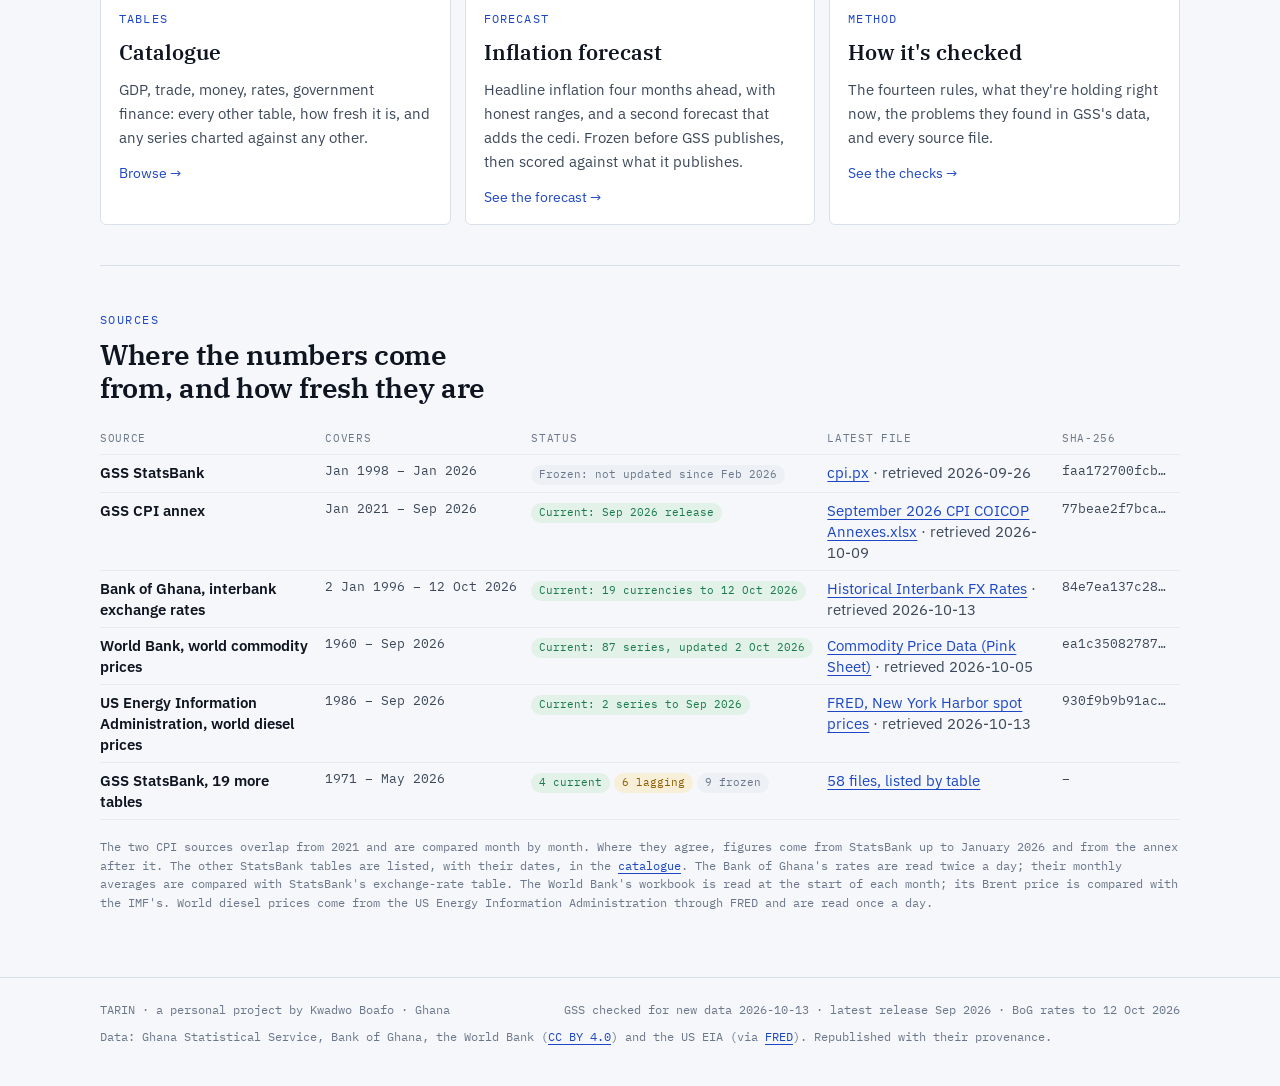
==== commit bdb4f60d: "Site rebuilt 2026-10-13" ====
--- a/index.html
+++ b/index.html
@@ -9,8 +9,8 @@
 <meta property="og:site_name" content="TARIN">
 <meta property="og:title" content="TARIN · The checked record of Ghana&#x27;s prices">
 <meta property="og:description" content="Ghana's consumer price data from GSS, archived at the source, checked by fourteen rules, and published with its provenance.">
-<meta property="og:url" content="https://bboafo.github.io/tarin/">
-<meta property="og:image" content="https://bboafo.github.io/tarin/assets/og.png">
+<meta property="og:url" content="https://tarin.bmdghana.com/">
+<meta property="og:image" content="https://tarin.bmdghana.com/assets/og.png">
 <meta property="og:image:width" content="1200">
 <meta property="og:image:height" content="630">
 <meta property="og:image:alt" content="TARIN: the checked record of Ghana's prices">
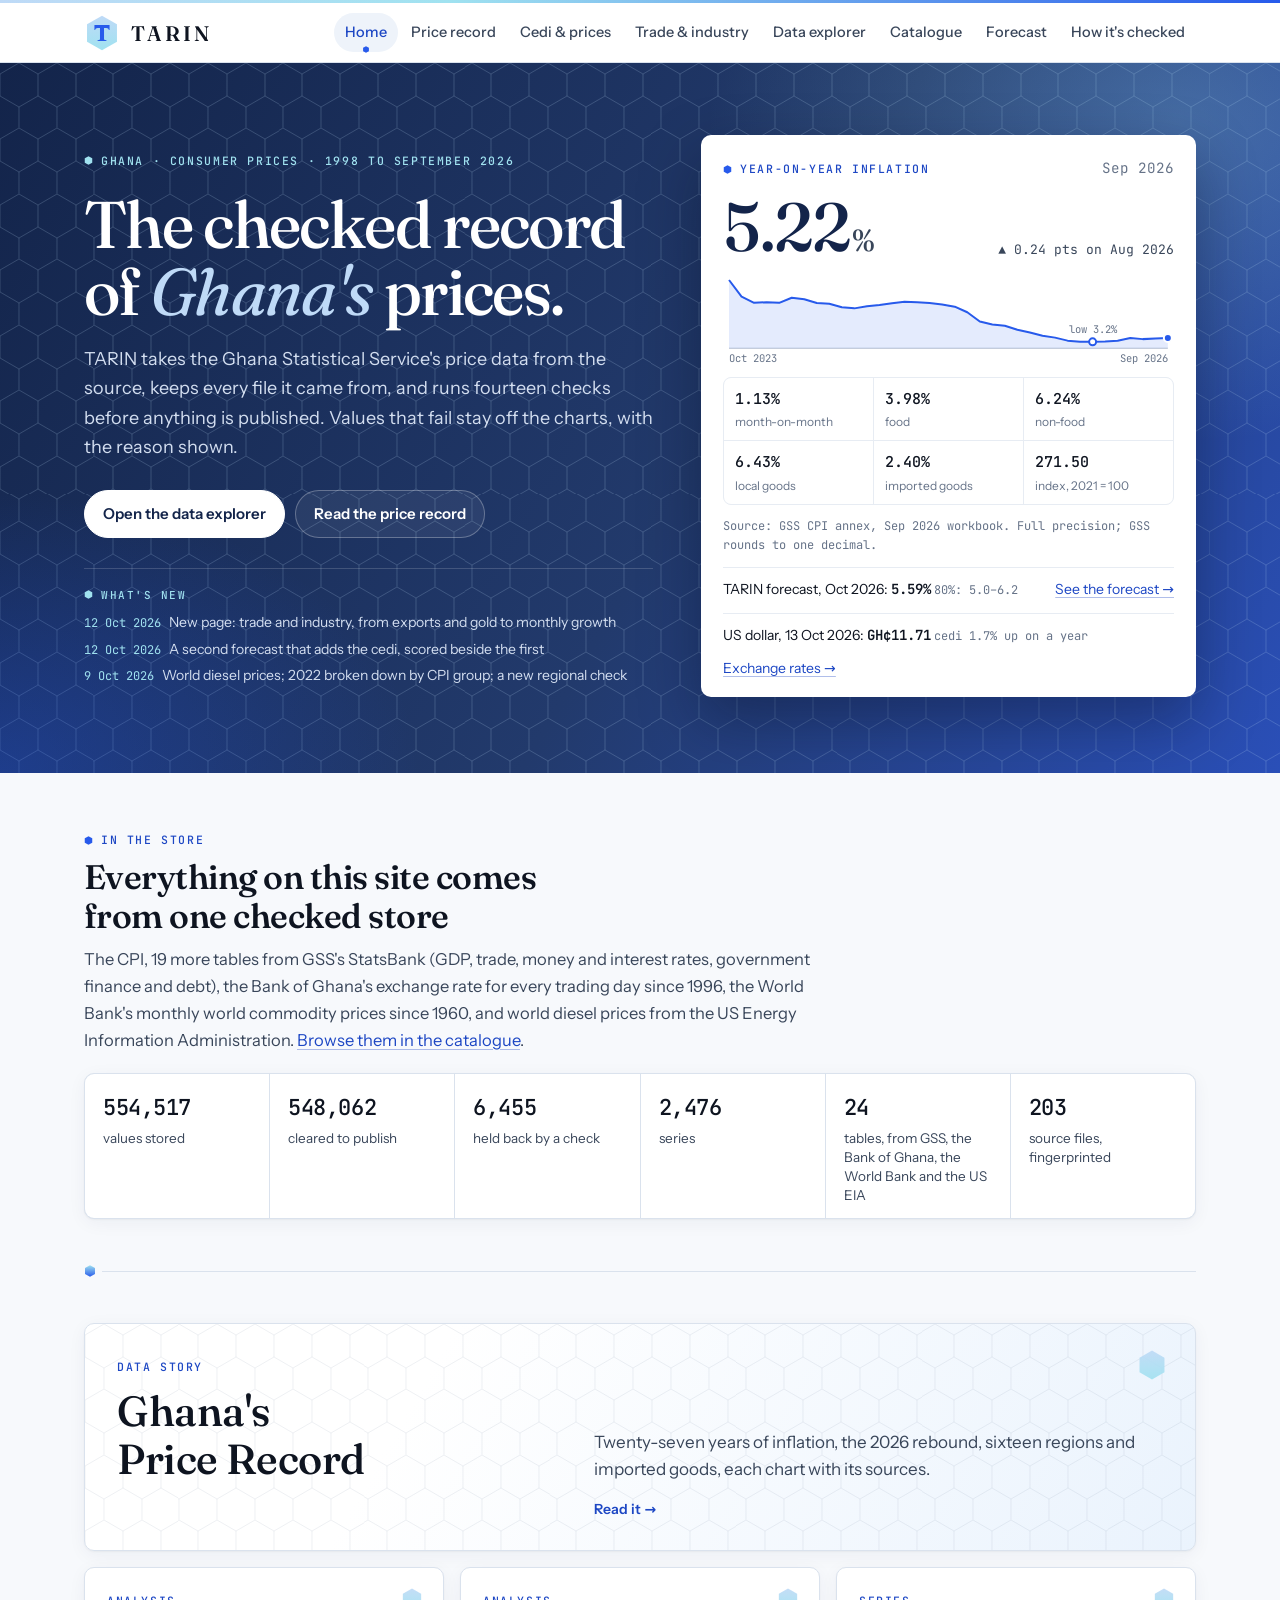
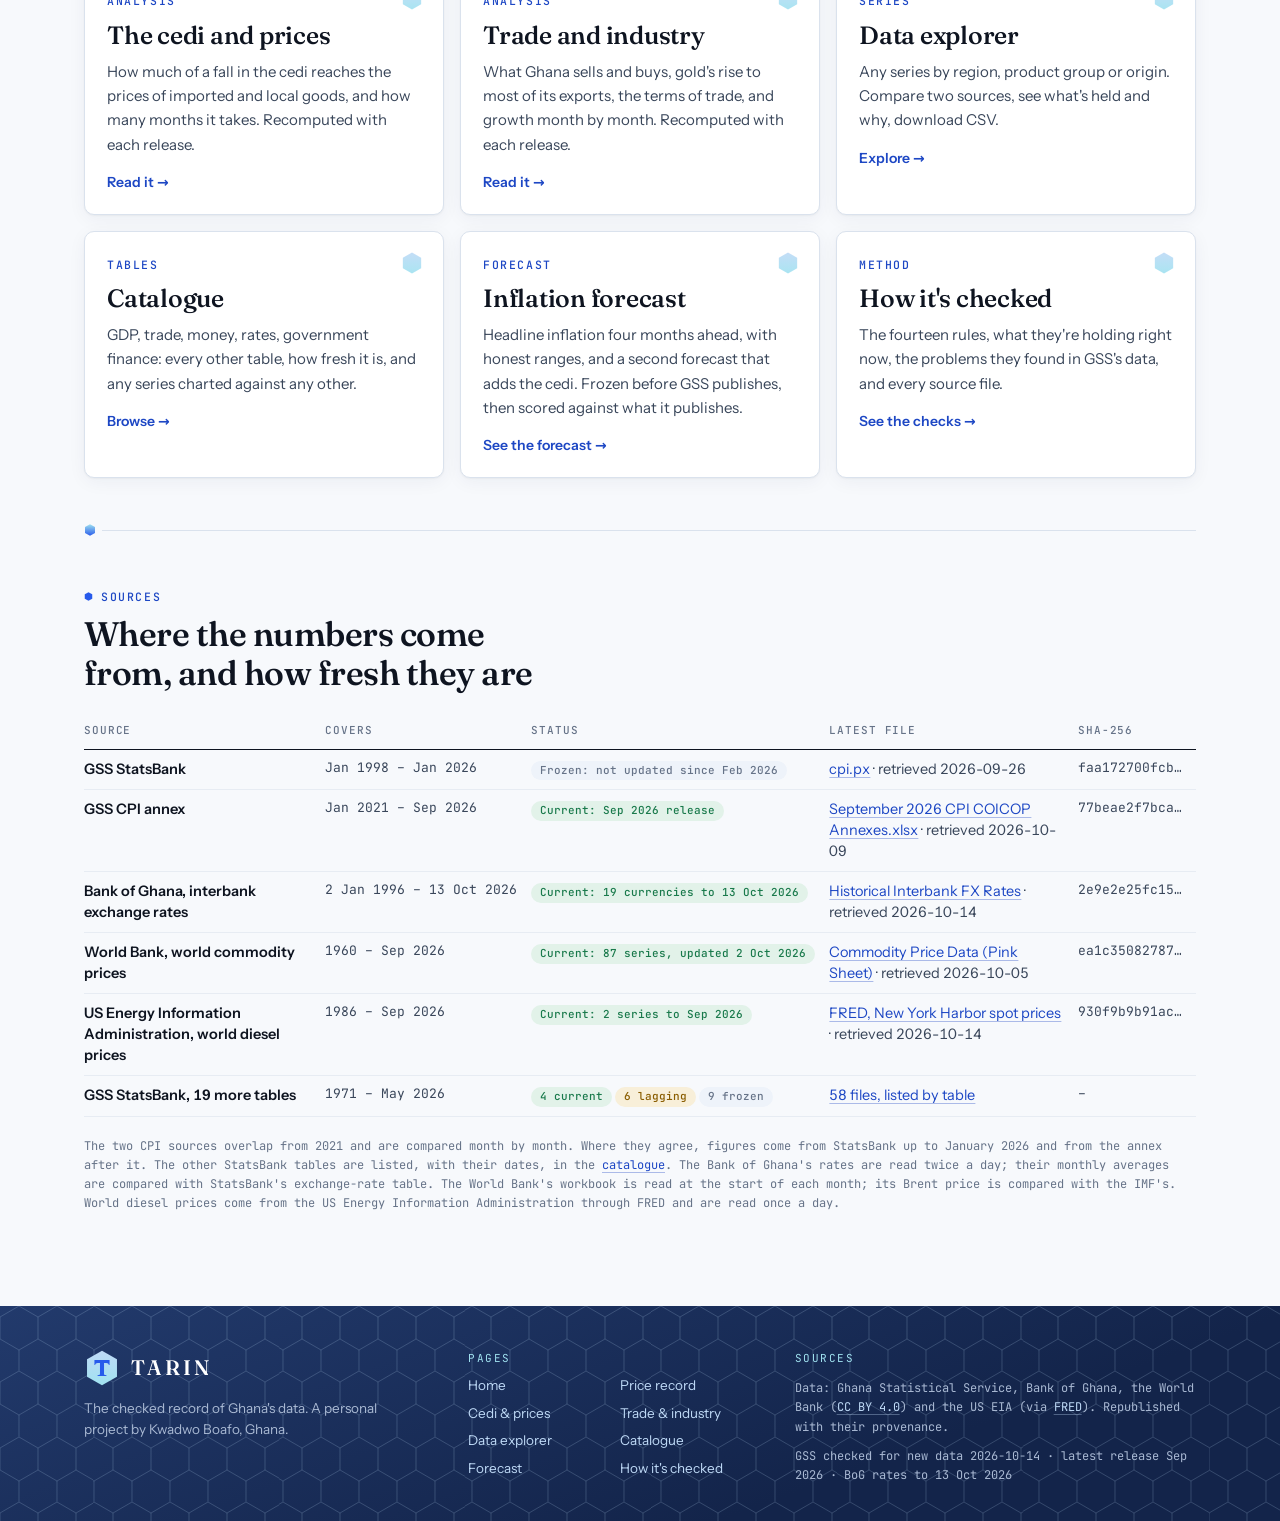
==== commit de7eca7e: "Data update: BoG exchange rates to 2026-10-13" ====
--- a/index.html
+++ b/index.html
@@ -3,6 +3,8 @@
 <head>
 <meta charset="utf-8">
 <meta name="viewport" content="width=device-width, initial-scale=1, viewport-fit=cover">
+<meta name="color-scheme" content="light">
+<meta name="theme-color" content="#ffffff">
 <title>TARIN</title>
 <meta name="description" content="Ghana's consumer price data from GSS, archived at the source, checked by fourteen rules, and published with its provenance.">
 <meta property="og:type" content="website">
@@ -16,57 +18,75 @@
 <meta property="og:image:alt" content="TARIN: the checked record of Ghana's prices">
 <meta name="twitter:card" content="summary_large_image">
 <link rel="icon" href="assets/favicon.svg" type="image/svg+xml">
-<link rel="preconnect" href="https://fonts.googleapis.com">
-<link rel="preconnect" href="https://fonts.gstatic.com" crossorigin>
-<link rel="stylesheet" href="https://fonts.googleapis.com/css2?family=IBM+Plex+Mono:wght@400;500&family=IBM+Plex+Sans:wght@400;500;600&family=IBM+Plex+Serif:wght@500;600&display=swap">
-<link rel="stylesheet" href="assets/tarin.css?v=98c18b5686">
-<script>try { var tt = localStorage.getItem("tarin-theme"); if (tt === "dark" || tt === "light") document.documentElement.setAttribute("data-theme", tt); } catch (e) {}</script>
+<link rel="preload" href="assets/fonts/instrument-sans-latin-wght-normal.woff2" as="font" type="font/woff2" crossorigin>
+<link rel="preload" href="assets/fonts/fraunces-latin-opsz-normal.woff2" as="font" type="font/woff2" crossorigin>
+<link rel="stylesheet" href="assets/tarin.css?v=7aa01f5163">
 <style>
-.hero { position: relative; overflow: hidden; border-bottom: 1px solid var(--rule); }
-.hero .hex { position: absolute; inset: 0; pointer-events: none; opacity: 0.55; }
-.hero .wrap { position: relative; display: grid; grid-template-columns: minmax(0, 1.15fr) minmax(0, 1fr); gap: 36px; padding-block: 48px 44px; align-items: center; }
-.hero h1 { font-size: clamp(32px, 4.6vw, 50px); line-height: 1.08; max-width: 15ch; }
-.hero .lede { color: var(--ink-2); font-size: 17px; max-width: 54ch; margin-top: 16px; }
-.hero .cta { display: flex; flex-wrap: wrap; gap: 10px; margin-top: 22px; }
-.btn { display: inline-flex; align-items: center; gap: 8px; font-family: var(--f-body); font-weight: 500; font-size: 15px;
-  padding: 9px 16px; border-radius: 5px; text-decoration: none; border: 1px solid var(--rule); color: var(--ink); background: var(--surface); }
-.btn:hover { border-color: var(--axis); color: var(--ink); }
-.btn.primary { background: var(--brand); border-color: var(--brand); color: #fff; }
-.btn.primary:hover { filter: brightness(1.08); color: #fff; }
-
-.latest { padding: 18px 18px 14px; display: grid; gap: 10px; }
+.hero { position: relative; overflow: hidden; color: #fff;
+  background:
+    radial-gradient(760px 520px at 92% 8%, rgba(160, 226, 240, 0.26), transparent 62%),
+    radial-gradient(600px 400px at 0% 100%, rgba(39, 90, 235, 0.35), transparent 70%),
+    var(--hex-ice) 0 0 / 37.8px 65.475px,
+    linear-gradient(120deg, var(--navy-deep) 0%, var(--navy) 55%, #2a4fb8 100%); }
+.hero .wrap { position: relative; display: grid; grid-template-columns: minmax(0, 1.15fr) minmax(0, 1fr); gap: 48px; padding-block: 72px 76px; align-items: center; }
+.hero .eyebrow { color: var(--ice-2); }
+.hero .eyebrow::before { background: var(--ice-2); }
+.hero h1 { font-size: clamp(38px, 5.6vw, 66px); line-height: 1.02; max-width: 13ch; color: #fff; font-weight: 500; letter-spacing: -0.025em; }
+.hero h1 em { font-style: italic; font-weight: 400; color: var(--ice-1); }
+.hero .lede { color: #d3def0; font-size: 18px; max-width: 52ch; margin-top: 20px; }
+.hero .cta { display: flex; flex-wrap: wrap; gap: 10px; margin-top: 28px; }
+.hero .btn { border-color: rgba(255, 255, 255, 0.28); background: rgba(255, 255, 255, 0.06); color: #fff; }
+.hero .btn:hover { background: rgba(255, 255, 255, 0.14); color: #fff; }
+.hero .btn.primary { background: #fff; border-color: #fff; color: var(--navy-deep); }
+.hero .btn.primary:hover { background: var(--ice-1); color: var(--navy-deep); }
+.hero .news { margin-top: 30px; padding-top: 18px; border-top: 1px solid rgba(255, 255, 255, 0.16); color: #d3def0; }
+.hero .news .eyebrow { color: var(--ice-2); }
+.hero .news li .d { color: var(--ice-2); }
+.hero .latest .eyebrow { color: var(--brand-ink); }
+.hero .latest .eyebrow::before { background: var(--brand); }
+.hero .latest { box-shadow: 0 24px 60px rgba(5, 12, 30, 0.35); border: 0; color: var(--ink); }
+
+.latest { padding: 22px 22px 18px; display: grid; gap: 12px; }
 .latest .head { display: flex; justify-content: space-between; align-items: baseline; gap: 12px; flex-wrap: wrap; }
-.latest .big { font-family: var(--f-display); font-weight: 600; font-size: 58px; line-height: 1; letter-spacing: -0.02em; font-variant-numeric: tabular-nums; }
+.latest .big { font-family: var(--f-display); font-weight: 500; font-size: 68px; color: var(--navy-deep); line-height: 1; letter-spacing: -0.02em; font-variant-numeric: tabular-nums; }
 .latest .big small { font-size: 0.45em; color: var(--ink-2); margin-left: 2px; }
 .latest .delta { font-family: var(--f-mono); font-size: 13px; color: var(--ink-2); }
-.latest .grid { display: grid; grid-template-columns: repeat(3, minmax(0, 1fr)); gap: 1px; background: var(--grid); border: 1px solid var(--grid); border-radius: 4px; overflow: hidden; }
-.latest .grid div { background: var(--surface); padding: 8px 10px; display: grid; gap: 1px; }
+.latest .grid { display: grid; grid-template-columns: repeat(3, minmax(0, 1fr)); gap: 1px; background: var(--grid); border: 1px solid var(--grid); border-radius: 8px; overflow: hidden; }
+.latest .grid div { background: var(--surface); padding: 9px 11px; display: grid; gap: 1px; }
 .latest .grid b { font-family: var(--f-mono); font-weight: 500; font-size: 15px; color: var(--ink); font-variant-numeric: tabular-nums; }
 .latest .grid span { font-size: 12px; color: var(--muted); }
 .spark { position: relative; }
 .spark svg { display: block; width: 100%; height: auto; overflow: visible; }
 .spark text { font-family: var(--f-mono); font-size: 10.5px; fill: var(--muted); }
 
-.stats { display: grid; grid-template-columns: repeat(auto-fit, minmax(150px, 1fr)); gap: 1px; background: var(--rule); border: 1px solid var(--rule); border-radius: 6px; overflow: hidden; }
-.stats div { background: var(--surface); padding: 14px 16px 12px; display: grid; gap: 2px; align-content: start; }
-.stats b { font-family: var(--f-mono); font-weight: 500; font-size: 22px; color: var(--ink); font-variant-numeric: tabular-nums; }
-.stats span { font-size: 13px; color: var(--ink-2); line-height: 1.4; }
-
-.doors { display: grid; grid-template-columns: repeat(3, minmax(0, 1fr)); gap: 14px; }
-.door.wide { grid-column: 1 / -1; }
+
+.doors { display: grid; grid-template-columns: repeat(3, minmax(0, 1fr)); gap: 16px; }
 @media (max-width: 1080px) { .doors { grid-template-columns: repeat(2, minmax(0, 1fr)); } }
 .fc-line { display: flex; justify-content: space-between; gap: 10px; flex-wrap: wrap; align-items: baseline; border-top: 1px solid var(--grid); padding-top: 10px; font-size: 14px; }
-.fc-line b { font-family: var(--f-mono); font-weight: 500; color: var(--ink); }
-.door { display: grid; gap: 8px; align-content: start; padding: 18px 18px 16px; text-decoration: none; color: var(--ink); }
-.door:hover { border-color: var(--brand); color: var(--ink); }
-.door .k { font-family: var(--f-mono); font-size: 11.5px; letter-spacing: 0.1em; text-transform: uppercase; color: var(--brand-ink); }
-.door h3 { font-family: var(--f-display); font-size: 21px; font-weight: 600; }
+.fc-line b { font-family: var(--f-mono); font-weight: 600; color: var(--ink); }
+.door { position: relative; display: grid; gap: 10px; align-content: start; padding: 24px 22px 20px; text-decoration: none; color: var(--ink);
+  transition: transform .18s, box-shadow .18s, border-color .18s; }
+.door::after { content: ""; position: absolute; top: 20px; right: 20px; width: 22px; height: 22px; opacity: 0.9;
+  background: linear-gradient(var(--ice-1), var(--ice-2)); -webkit-mask: var(--hex-mark) center / contain no-repeat; mask: var(--hex-mark) center / contain no-repeat; }
+.door:hover { border-color: var(--brand); color: var(--ink); transform: translateY(-2px); box-shadow: 0 14px 34px rgba(19, 36, 74, 0.12); }
+.door .k { font-family: var(--f-mono); font-size: 11.5px; font-weight: 500; letter-spacing: 0.14em; text-transform: uppercase; color: var(--brand-ink); }
+.door h3 { font-family: var(--f-display); font-size: 25px; font-weight: 540; line-height: 1.15; letter-spacing: -0.01em; padding-right: 30px; }
 .door p { color: var(--ink-2); font-size: 15px; }
-.door .go { font-size: 14px; color: var(--brand-ink); margin-top: 4px; }
+.door .go { font-size: 14px; font-weight: 600; color: var(--brand-ink); margin-top: 4px; }
+.door.wide { grid-column: 1 / -1; grid-template-columns: minmax(0, 1fr) minmax(0, 1.3fr); column-gap: 40px; align-items: end; padding: 34px 32px 30px;
+  background: var(--hex-ink) 0 0 / 37.8px 65.475px, linear-gradient(120deg, #ffffff 30%, #eaf3fd 100%); }
+.door.wide .k, .door.wide h3 { grid-column: 1; }
+.door.wide h3 { font-size: clamp(30px, 3.6vw, 42px); font-weight: 520; }
+.door.wide p { grid-column: 2; grid-row: 1 / span 2; align-self: end; font-size: 17px; }
+.door.wide .go { grid-column: 2; }
+.door.wide::after { width: 30px; height: 30px; top: 26px; right: 28px; }
+@media (prefers-reduced-motion: reduce) { .door { transition: none; } .door:hover { transform: none; } }
 
 @media (max-width: 860px) {
-  .hero .wrap { grid-template-columns: 1fr; gap: 28px; padding-block: 34px 30px; }
+  .hero .wrap { grid-template-columns: 1fr; gap: 32px; padding-block: 44px 40px; }
   .doors { grid-template-columns: 1fr; }
+  .door.wide { grid-template-columns: 1fr; padding: 26px 22px 22px; }
+  .door.wide p, .door.wide .go { grid-column: 1; grid-row: auto; }
 }
 </style>
 </head>
@@ -90,26 +110,16 @@
 
 <main>
 <div class="hero">
-  <svg class="hex" aria-hidden="true" width="100%" height="100%">
-    <defs>
-      <pattern id="hexes" width="42" height="72.75" patternUnits="userSpaceOnUse" patternTransform="scale(0.9)">
-        <path d="M21 0 L42 12.125 L42 36.375 L21 48.5 L0 36.375 L0 12.125 Z M21 48.5 L21 72.75" fill="none" stroke="var(--grid)" stroke-width="1"/>
-      </pattern>
-      <linearGradient id="fade" x1="0" x2="1" y1="0" y2="0"><stop offset="0.35" stop-color="#fff" stop-opacity="0"/><stop offset="1" stop-color="#fff" stop-opacity="1"/></linearGradient>
-      <mask id="m"><rect width="100%" height="100%" fill="url(#fade)"/></mask>
-    </defs>
-    <rect width="100%" height="100%" fill="url(#hexes)" mask="url(#m)"/>
-  </svg>
   <div class="wrap">
     <div>
       <span class="eyebrow">Ghana · consumer prices · 1998 to <span id="h-latest">August 2026</span></span>
-      <h1 style="margin-top:14px">The checked record of Ghana's prices.</h1>
+      <h1 style="margin-top:18px">The checked record of <em>Ghana's</em> prices.</h1>
       <p class="lede">TARIN takes the Ghana Statistical Service's price data from the source, keeps every file it came from, and runs fourteen checks before anything is published. Values that fail stay off the charts, with the reason shown.</p>
       <div class="cta">
         <a class="btn primary" href="explorer/index.html">Open the data explorer</a>
         <a class="btn" href="price-record/index.html">Read the price record</a>
       </div>
-      <div class="news" id="news" hidden style="margin-top:22px"><span class="eyebrow">What's new</span><ul id="news-list"></ul></div>
+      <div class="news" id="news" hidden><span class="eyebrow">What's new</span><ul id="news-list"></ul></div>
     </div>
     <div class="latest card" aria-live="polite">
       <div class="head">
@@ -218,13 +228,30 @@
 
 <footer class="site">
   <div class="wrap">
-    <span>TARIN · a personal project by Kwadwo Boafo · Ghana</span>
-    <span id="site-status" hidden></span>
-    <span>Data: Ghana Statistical Service, Bank of Ghana, the World Bank (<a href="https://creativecommons.org/licenses/by/4.0/">CC BY 4.0</a>) and the US EIA (via <a href="https://fred.stlouisfed.org/">FRED</a>). Republished with their provenance.</span>
+    <div class="f-brand">
+      <a class="brand" href="index.html" aria-label="TARIN home"><img src="assets/logo.svg" alt=""><span class="word">TARIN</span></a>
+      <p>The checked record of Ghana's data. A personal project by Kwadwo Boafo, Ghana.</p>
+    </div>
+    <nav class="f-nav" aria-label="Pages">
+      <span class="f-label">Pages</span>
+      <a href="index.html">Home</a>
+      <a href="price-record/index.html">Price record</a>
+      <a href="cedi/index.html">Cedi &amp; prices</a>
+      <a href="trade/index.html">Trade &amp; industry</a>
+      <a href="explorer/index.html">Data explorer</a>
+      <a href="catalogue/index.html">Catalogue</a>
+      <a href="forecast/index.html">Forecast</a>
+      <a href="checks/index.html">How it's checked</a>
+    </nav>
+    <div class="f-meta">
+      <span class="f-label">Sources</span>
+      <span>Data: Ghana Statistical Service, Bank of Ghana, the World Bank (<a href="https://creativecommons.org/licenses/by/4.0/">CC BY 4.0</a>) and the US EIA (via <a href="https://fred.stlouisfed.org/">FRED</a>). Republished with their provenance.</span>
+      <span id="site-status" hidden></span>
+    </div>
   </div>
 </footer>
 
-<script src="assets/tarin.js?v=d6756e75d6"></script>
+<script src="assets/tarin.js?v=9756a9e725"></script>
 <script>
 (function () {
   "use strict";
--- a/assets/tarin.css
+++ b/assets/tarin.css
@@ -1,27 +1,51 @@
-/* TARIN — site styles.
-   Brand from the original TARIN (2021): the blue serif T on an ice-blue hexagon,
-   the slate hex banner, and the black-and-navy chart cards. */
+/* TARIN — site styles. "Data journal" design, October 2026.
+   Brand from the original TARIN (2021): the blue serif T on an ice-blue hexagon and the hex
+   pattern. Light only. Type: Fraunces (headlines), Instrument Sans (text), JetBrains Mono
+   (numbers and labels), all self-hosted under assets/fonts (SIL Open Font License). */
+
+@font-face { font-family: "Fraunces"; font-style: normal; font-weight: 100 900; font-display: swap;
+  src: url(fonts/fraunces-latin-opsz-normal.woff2) format("woff2-variations");
+  unicode-range: U+0000-00FF,U+0131,U+0152-0153,U+02BB-02BC,U+02C6,U+02DA,U+02DC,U+0304,U+0308,U+0329,U+2000-206F,U+20AC,U+2122,U+2191,U+2193,U+2212,U+2215,U+FEFF,U+FFFD; }
+@font-face { font-family: "Fraunces"; font-style: normal; font-weight: 100 900; font-display: swap;
+  src: url(fonts/fraunces-latin-ext-opsz-normal.woff2) format("woff2-variations");
+  unicode-range: U+0100-02BA,U+02BD-02C5,U+02C7-02CC,U+02CE-02D7,U+02DD-02FF,U+1E00-1E9F,U+20A0-20AB,U+20AD-20C0,U+2C60-2C7F,U+A720-A7FF; }
+@font-face { font-family: "Fraunces"; font-style: italic; font-weight: 100 900; font-display: swap;
+  src: url(fonts/fraunces-latin-wght-italic.woff2) format("woff2-variations");
+  unicode-range: U+0000-00FF,U+0131,U+0152-0153,U+02BB-02BC,U+02C6,U+02DA,U+02DC,U+0304,U+0308,U+0329,U+2000-206F,U+20AC,U+2122,U+2191,U+2193,U+2212,U+2215,U+FEFF,U+FFFD; }
+@font-face { font-family: "Instrument Sans"; font-style: normal; font-weight: 400 700; font-display: swap;
+  src: url(fonts/instrument-sans-latin-wght-normal.woff2) format("woff2-variations");
+  unicode-range: U+0000-00FF,U+0131,U+0152-0153,U+02BB-02BC,U+02C6,U+02DA,U+02DC,U+0304,U+0308,U+0329,U+2000-206F,U+20AC,U+2122,U+2191,U+2193,U+2212,U+2215,U+FEFF,U+FFFD; }
+@font-face { font-family: "Instrument Sans"; font-style: normal; font-weight: 400 700; font-display: swap;
+  src: url(fonts/instrument-sans-latin-ext-wght-normal.woff2) format("woff2-variations");
+  unicode-range: U+0100-02BA,U+02BD-02C5,U+02C7-02CC,U+02CE-02D7,U+02DD-02FF,U+1E00-1E9F,U+20A0-20AB,U+20AD-20C0,U+2C60-2C7F,U+A720-A7FF; }
+@font-face { font-family: "Instrument Sans"; font-style: italic; font-weight: 400 700; font-display: swap;
+  src: url(fonts/instrument-sans-latin-wght-italic.woff2) format("woff2-variations");
+  unicode-range: U+0000-00FF,U+0131,U+0152-0153,U+02BB-02BC,U+02C6,U+02DA,U+02DC,U+0304,U+0308,U+0329,U+2000-206F,U+20AC,U+2122,U+2191,U+2193,U+2212,U+2215,U+FEFF,U+FFFD; }
+@font-face { font-family: "JetBrains Mono"; font-style: normal; font-weight: 100 800; font-display: swap;
+  src: url(fonts/jetbrains-mono-latin-wght-normal.woff2) format("woff2-variations");
+  unicode-range: U+0000-00FF,U+0131,U+0152-0153,U+02BB-02BC,U+02C6,U+02DA,U+02DC,U+0304,U+0308,U+0329,U+2000-206F,U+20AC,U+2122,U+2191,U+2193,U+2212,U+2215,U+FEFF,U+FFFD; }
 
 :root {
   color-scheme: light;
-  --paper: #f5f7fa;
+  --paper: #f7f9fc;
   --surface: #ffffff;
-  --sunk: #edf1f6;
+  --sunk: #eef3fa;
   --ink: #0e1420;
-  --ink-2: #3c4859;
-  --muted: #6b778a;
-  --rule: #d9e0ea;
-  --grid: #e6ebf2;
-  --axis: #b9c3d0;
+  --ink-2: #39465a;
+  --muted: #667388;
+  --rule: #dae2ed;
+  --grid: #e7ecf3;
+  --axis: #b6c1cf;
   --brand: #275aeb;        /* the T */
   --brand-ink: #1d47c4;    /* links on white, AA */
-  --navy: #223a6c;         /* chart cards, 2021 */
+  --navy: #223a6c;
+  --navy-deep: #13244a;
   --ice-1: #bfdaf7;        /* hexagon, top */
   --ice-2: #a0e2f0;        /* hexagon, bottom */
-  --mist: #b4c2cb;         /* banner */
-  --band: #0b1220;         /* the black header band of the 2021 posts */
-  --band-ink: #e9eef6;
-  --band-muted: #8e9bb0;
+  --mist: #b4c2cb;
+  --band: #0b1220;
+  --band-ink: #eef3fa;
+  --band-muted: #a9b9d3;
   --s1: #275aeb;
   --s2: #e0762f;
   --s3: #1f9e89;
@@ -33,184 +57,258 @@
   --warn-bg: #f8efd9;
   --ok: #1a7a4c;
   --ok-bg: #e2f2e9;
-  --f-display: "IBM Plex Serif", Georgia, "Times New Roman", serif;
-  --f-body: "IBM Plex Sans", system-ui, -apple-system, "Segoe UI", sans-serif;
-  --f-mono: "IBM Plex Mono", ui-monospace, "SF Mono", Menlo, Consolas, monospace;
-}
-@media (prefers-color-scheme: dark) {
-  :root:not([data-theme="light"]) {
-    color-scheme: dark;
-    --paper: #0a0f18; --surface: #111928; --sunk: #172133;
-    --ink: #e9eef6; --ink-2: #b6c1d1; --muted: #7c889c;
-    --rule: #223049; --grid: #1a2539; --axis: #34435e;
-    --brand: #5b86f5; --brand-ink: #7fa2f7; --navy: #9db4e8;
-    --band: #05080e; --band-ink: #e9eef6; --band-muted: #7c889c;
-    --s1: #5b86f5; --s2: #d9692a; --s3: #26a88f;
-    --quiet-line: #34425a; --tol: rgba(91, 134, 245, 0.18);
-    --hold: #f97066; --hold-bg: #3a1714; --warn: #e0a93a; --warn-bg: #332611;
-    --ok: #62c08f; --ok-bg: #16281e;
-  }
-}
-:root[data-theme="dark"] {
-  color-scheme: dark;
-  --paper: #0a0f18; --surface: #111928; --sunk: #172133;
-  --ink: #e9eef6; --ink-2: #b6c1d1; --muted: #7c889c;
-  --rule: #223049; --grid: #1a2539; --axis: #34435e;
-  --brand: #5b86f5; --brand-ink: #7fa2f7; --navy: #9db4e8;
-  --band: #05080e; --band-ink: #e9eef6; --band-muted: #7c889c;
-  --s1: #5b86f5; --s2: #d9692a; --s3: #26a88f;
-  --quiet-line: #34425a; --tol: rgba(91, 134, 245, 0.18);
-  --hold: #f97066; --hold-bg: #3a1714; --warn: #e0a93a; --warn-bg: #332611;
-  --ok: #62c08f; --ok-bg: #16281e;
+  --f-display: "Fraunces", Georgia, "Times New Roman", serif;
+  --f-body: "Instrument Sans", system-ui, -apple-system, "Segoe UI", sans-serif;
+  --f-mono: "JetBrains Mono", ui-monospace, "SF Mono", Menlo, Consolas, monospace;
+  --radius: 10px;
+  --shadow: 0 1px 2px rgba(14, 20, 32, 0.04), 0 4px 18px rgba(19, 36, 74, 0.05);
+  /* the hex pattern: the logo's hexagon, tiled with a stem, as in the 2021 banner */
+  --hex-ice: url("data:image/svg+xml,%3Csvg xmlns='http://www.w3.org/2000/svg' width='42' height='72.75' viewBox='0 0 42 72.75'%3E%3Cpath d='M21 0L42 12.125V36.375L21 48.5L0 36.375V12.125ZM21 48.5V72.75' fill='none' stroke='%23bfdaf7' stroke-opacity='0.22' stroke-width='1'/%3E%3C/svg%3E");
+  --hex-ink: url("data:image/svg+xml,%3Csvg xmlns='http://www.w3.org/2000/svg' width='42' height='72.75' viewBox='0 0 42 72.75'%3E%3Cpath d='M21 0L42 12.125V36.375L21 48.5L0 36.375V12.125ZM21 48.5V72.75' fill='none' stroke='%23223a6c' stroke-opacity='0.09' stroke-width='1'/%3E%3C/svg%3E");
+  --hex-mark: url("data:image/svg+xml,%3Csvg xmlns='http://www.w3.org/2000/svg' viewBox='0 0 100 100'%3E%3Cpolygon points='50,2 91.6,26 91.6,74 50,98 8.4,74 8.4,26' fill='black'/%3E%3C/svg%3E");
 }
 
 * { box-sizing: border-box; }
 [hidden] { display: none !important; }
-html { -webkit-text-size-adjust: 100%; }
+html { -webkit-text-size-adjust: 100%; overflow-x: clip; scroll-padding-top: 76px; }
 body {
-  margin: 0; background: var(--paper); color: var(--ink);
-  font-family: var(--f-body); font-size: 16px; line-height: 1.6;
-}
-.wrap { max-width: 1120px; margin: 0 auto; padding-inline: 20px; }
+  margin: 0; background: var(--paper); color: var(--ink); overflow-x: clip;
+  font-family: var(--f-body); font-size: 16.5px; line-height: 1.62;
+  -webkit-font-smoothing: antialiased; text-rendering: optimizeLegibility;
+}
+.wrap { max-width: 1160px; margin: 0 auto; padding-inline: 24px; }
 h1, h2, h3 { margin: 0; text-wrap: balance; }
-h1, h2 { font-family: var(--f-display); font-weight: 600; letter-spacing: -0.01em; }
-h3 { font-family: var(--f-body); font-weight: 600; }
-p { margin: 0; }
-a { color: var(--brand-ink); text-underline-offset: 3px; }
-a:hover { color: var(--brand); }
+h1, h2 { font-family: var(--f-display); font-weight: 560; letter-spacing: -0.015em; font-optical-sizing: auto; }
+h3 { font-family: var(--f-body); font-weight: 600; letter-spacing: -0.005em; }
+p { margin: 0; text-wrap: pretty; }
+a { color: var(--brand-ink); text-decoration-thickness: 1px; text-underline-offset: 3px; text-decoration-color: rgba(29, 71, 196, 0.35); }
+a:hover { color: var(--brand); text-decoration-color: currentColor; }
 :focus-visible { outline: 2px solid var(--brand); outline-offset: 3px; border-radius: 2px; }
-code, .mono { font-family: var(--f-mono); font-size: 0.88em; }
+::selection { background: var(--ice-1); color: var(--ink); }
+code, .mono { font-family: var(--f-mono); font-size: 0.86em; }
 .num { font-variant-numeric: tabular-nums; }
 .eyebrow {
-  font-family: var(--f-mono); font-size: 12px; letter-spacing: 0.12em;
+  display: inline-block;
+  font-family: var(--f-mono); font-size: 11.5px; font-weight: 500; letter-spacing: 0.14em;
   text-transform: uppercase; color: var(--brand-ink);
 }
+.eyebrow::before {   /* a small hexagon, the logo's shape */
+  content: ""; display: inline-block; width: 9px; height: 9px; margin-right: 8px; vertical-align: -0.02em; background: var(--brand);
+  -webkit-mask: var(--hex-mark) center / contain no-repeat; mask: var(--hex-mark) center / contain no-repeat;
+}
 .muted { color: var(--muted); }
-.read { max-width: 68ch; }
-
-/* ---- header band ---- */
-.band { background: var(--band); color: var(--band-ink); }
-.band .wrap { display: flex; align-items: center; justify-content: space-between; gap: 12px 24px;
-  flex-wrap: wrap; padding-block: 12px; }
-.brand { display: inline-flex; align-items: center; gap: 12px; text-decoration: none; color: var(--band-ink); }
-.brand img, .brand svg { width: 34px; height: 34px; display: block; }
-.brand .word { font-family: var(--f-body); font-weight: 500; font-size: 15px; letter-spacing: 0.5em;
-  margin-right: -0.5em; }
-.brand:hover { color: #fff; }
-nav.main { display: flex; flex-wrap: wrap; gap: 2px 4px; }
-nav.main a { color: var(--band-muted); text-decoration: none; font-size: 14px; padding: 6px 10px; border-radius: 4px; }
-nav.main a:hover { color: var(--band-ink); background: rgba(255,255,255,0.06); }
-nav.main a[aria-current="page"] { color: var(--band-ink); box-shadow: inset 0 -2px 0 var(--ice-2); border-radius: 0; }
-
-/* ---- page scaffolding ---- */
-.page-head { padding-block: 40px 28px; border-bottom: 1px solid var(--rule); display: grid; gap: 12px; }
-.page-head h1 { font-size: clamp(28px, 4vw, 40px); line-height: 1.15; max-width: 24ch; }
-.page-head .lede { color: var(--ink-2); max-width: 70ch; font-size: 17px; }
-section.block { padding-block: 40px; border-bottom: 1px solid var(--rule); display: grid; gap: 18px; }
-section.block:last-of-type { border-bottom: 0; }
-section.block h2 { font-size: clamp(22px, 2.8vw, 28px); line-height: 1.2; }
-.caption { font-family: var(--f-mono); font-size: 12px; color: var(--muted); line-height: 1.55; }
-.caption b { color: var(--ink-2); font-weight: 500; }
+.read { max-width: 70ch; }
+
+/* ---- masthead: white, sticky, the logo and the pages ---- */
+.band {
+  position: sticky; top: 0; z-index: 30; color: var(--ink);
+  background: rgba(255, 255, 255, 0.92); backdrop-filter: saturate(1.4) blur(10px); -webkit-backdrop-filter: saturate(1.4) blur(10px);
+  border-bottom: 1px solid var(--rule);
+}
+.band::before {      /* a thin ice-to-blue line along the top, the logo's gradient */
+  content: ""; display: block; height: 3px; background: linear-gradient(90deg, var(--ice-1), var(--ice-2) 35%, var(--brand));
+}
+.band .wrap { display: flex; align-items: center; justify-content: space-between; gap: 10px 28px;
+  flex-wrap: wrap; padding-block: 10px; }
+.brand { display: inline-flex; align-items: center; gap: 11px; text-decoration: none; color: var(--ink); }
+.brand img, .brand svg { width: 36px; height: 36px; display: block; }
+.brand .word { font-family: var(--f-display); font-weight: 600; font-size: 21px; letter-spacing: 0.16em; margin-right: -0.16em;
+  font-variation-settings: "opsz" 72; }
+.brand:hover { color: var(--navy); }
+nav.main { display: flex; flex-wrap: wrap; gap: 2px 2px; }
+nav.main a { position: relative; color: var(--ink-2); text-decoration: none; font-size: 14.5px; font-weight: 500; padding: 8px 11px; border-radius: 999px; }
+nav.main a:hover { color: var(--ink); background: var(--sunk); }
+nav.main a[aria-current="page"] { color: var(--brand-ink); background: var(--sunk); }
+nav.main a[aria-current="page"]::after {
+  content: ""; position: absolute; left: 50%; bottom: -1px; width: 7px; height: 7px; transform: translateX(-50%);
+  background: var(--brand); -webkit-mask: var(--hex-mark) center / contain no-repeat; mask: var(--hex-mark) center / contain no-repeat;
+}
+
+/* ---- page heads: a full-width navy band with the hex pattern ---- */
+.page-head {
+  position: relative; display: grid; gap: 14px; color: #fff;
+  margin-inline: calc(50% - 50vw); padding: 56px calc(50vw - 50%) 48px !important;
+  background:
+    radial-gradient(900px 420px at 88% 0%, rgba(160, 226, 240, 0.22), transparent 60%),
+    var(--hex-ice) 0 0 / 37.8px 65.475px,
+    linear-gradient(120deg, var(--navy-deep) 0%, var(--navy) 55%, #2a4fb8 100%);
+  border-bottom: 0;
+}
+.page-head .eyebrow { color: var(--ice-2); }
+.page-head .eyebrow::before { background: var(--ice-2); }
+.page-head h1 { font-size: clamp(32px, 4.6vw, 52px); line-height: 1.06; max-width: 22ch; color: #fff; font-weight: 520; }
+.page-head .lede { color: #d3def0; max-width: 68ch; font-size: 18px; line-height: 1.6; }
+.page-head a { color: var(--ice-2); text-decoration-color: rgba(160, 226, 240, 0.45); }
+.page-head .stats { margin-top: 10px; background: rgba(255, 255, 255, 0.14); border-color: rgba(255, 255, 255, 0.16); box-shadow: none; }
+.page-head .stats div { background: rgba(11, 18, 32, 0.38); }
+.page-head .stats b { color: #fff; }
+.page-head .stats span { color: #b9c8e0; }
+
+section.block { position: relative; padding-block: 52px; display: grid; gap: 20px; scroll-margin-top: 76px; }
+section.block + section.block::before {      /* the rule between sections, with the hexagon on it */
+  content: ""; position: absolute; top: 0; left: 18px; right: 0; height: 1px; background: var(--rule);
+}
+section.block + section.block::after {
+  content: ""; position: absolute; top: -6px; left: 0; width: 12px; height: 12px;
+  background: linear-gradient(var(--ice-2), var(--brand));
+  -webkit-mask: var(--hex-mark) center / contain no-repeat; mask: var(--hex-mark) center / contain no-repeat;
+}
+section.block[style*="padding-top:0"]::before, section.block[style*="padding-top:0"]::after { display: none; }
+section.block h2 { font-size: clamp(25px, 3vw, 34px); line-height: 1.15; max-width: 30ch; }
+section.block > h2 + p, section.block .read > h2 + p { color: var(--ink-2); }
+.caption { font-family: var(--f-mono); font-size: 12px; color: var(--muted); line-height: 1.6; }
+.caption b { color: var(--ink-2); font-weight: 600; }
+
+/* ---- shared figure tiles (cedi, trade) ---- */
+.tiles { display: grid; grid-template-columns: repeat(4, minmax(0, 1fr)); gap: 14px; }
+.tiles > div { position: relative; background: var(--surface); border: 1px solid var(--rule); border-radius: var(--radius);
+  box-shadow: var(--shadow); padding: 20px 18px 16px; display: grid; gap: 8px; align-content: start; overflow: hidden; }
+.tiles > div::before { content: ""; position: absolute; inset: 0 0 auto 0; height: 3px; background: linear-gradient(90deg, var(--ice-1), var(--ice-2) 50%, var(--brand)); }
+.tiles .v { font-family: var(--f-display); font-weight: 520; font-size: 40px; line-height: 1; letter-spacing: -0.02em;
+  font-variant-numeric: lining-nums tabular-nums; color: var(--navy-deep); }
+.tiles .l { font-size: 14px; line-height: 1.45; color: var(--ink-2); }
 
 /* ---- cards, pills, tables ---- */
-.card { background: var(--surface); border: 1px solid var(--rule); border-radius: 6px; }
-.pill { display: inline-block; font-family: var(--f-mono); font-size: 11px; line-height: 1.6; padding: 1px 8px;
+.card { background: var(--surface); border: 1px solid var(--rule); border-radius: var(--radius); box-shadow: var(--shadow); }
+.pill { display: inline-block; font-family: var(--f-mono); font-size: 11px; font-weight: 500; line-height: 1.6; padding: 1px 9px;
   border-radius: 999px; white-space: nowrap; }
 .pill.hold { color: var(--hold); background: var(--hold-bg); }
 .pill.warn { color: var(--warn); background: var(--warn-bg); }
 .pill.ok { color: var(--ok); background: var(--ok-bg); }
 .pill.idle { color: var(--muted); background: var(--sunk); }
+.stats { display: grid; grid-template-columns: repeat(auto-fit, minmax(150px, 1fr)); gap: 1px; background: var(--rule);
+  border: 1px solid var(--rule); border-radius: var(--radius); overflow: hidden; box-shadow: var(--shadow); }
+.stats div { background: var(--surface); padding: 16px 18px 14px; display: grid; gap: 3px; align-content: start; }
+.stats b { font-family: var(--f-mono); font-weight: 500; font-size: 22px; color: var(--ink); font-variant-numeric: tabular-nums; letter-spacing: -0.02em; }
+.stats span { font-size: 13.5px; color: var(--ink-2); line-height: 1.4; }
 .tbl-wrap { overflow-x: auto; }
 table.data { border-collapse: collapse; width: 100%; font-variant-numeric: tabular-nums; }
-table.data th, table.data td { text-align: left; padding: 7px 14px 7px 0; border-bottom: 1px solid var(--grid); vertical-align: top; }
-table.data th { font-family: var(--f-mono); font-size: 11px; font-weight: 400; color: var(--muted);
-  text-transform: uppercase; letter-spacing: 0.06em; white-space: nowrap; }
+table.data th, table.data td { text-align: left; padding: 9px 14px 9px 0; border-bottom: 1px solid var(--grid); vertical-align: top; }
+table.data th { font-family: var(--f-mono); font-size: 11px; font-weight: 500; color: var(--muted);
+  text-transform: uppercase; letter-spacing: 0.08em; white-space: nowrap; border-bottom: 1.5px solid var(--ink); }
 table.data td { font-size: 14.5px; color: var(--ink-2); line-height: 1.45; }
+table.data tbody tr:hover td { background: rgba(191, 218, 247, 0.16); }
 table.data td.r, table.data th.r { text-align: right; }
 table.data td.m { font-family: var(--f-mono); font-size: 13px; white-space: nowrap; }
 table.data code { color: var(--ink); }
 details > summary { cursor: pointer; font-family: var(--f-mono); font-size: 12px; color: var(--muted); padding-block: 4px; }
+details > summary:hover { color: var(--brand-ink); }
 
 /* ---- charts ---- */
-.chart { position: relative; background: var(--surface); border: 1px solid var(--rule); border-radius: 6px; padding: 14px 12px 8px; }
+.chart { position: relative; background: var(--surface); border: 1px solid var(--rule); border-radius: var(--radius); padding: 18px 16px 10px; box-shadow: var(--shadow); }
 .chart svg { display: block; width: 100%; height: auto; overflow: visible; }
 .chart text { font-family: var(--f-mono); font-size: 11px; fill: var(--muted); }
 .chart .lbl { fill: var(--ink-2); font-size: 12px; }
-.chart .lbl-strong { fill: var(--ink); font-size: 12px; font-weight: 500; }
-.legend { display: flex; flex-wrap: wrap; gap: 6px 18px; font-family: var(--f-mono); font-size: 12px; color: var(--ink-2); padding: 0 6px 10px; }
+.chart .lbl-strong { fill: var(--ink); font-size: 12px; font-weight: 600; }
+.legend { display: flex; flex-wrap: wrap; gap: 6px 20px; font-family: var(--f-mono); font-size: 12px; color: var(--ink-2); padding: 0 6px 12px; }
 .legend span { display: inline-flex; align-items: center; gap: 7px; }
-.key-line { width: 16px; height: 2px; border-radius: 1px; display: inline-block; }
+.key-line { width: 18px; height: 2px; border-radius: 1px; display: inline-block; }
 .key-dot { width: 9px; height: 9px; border-radius: 50%; display: inline-block; }
 .key-band { width: 16px; height: 10px; display: inline-block; background: var(--tol); border-radius: 2px; }
 .key-held { width: 2px; height: 10px; display: inline-block; background: var(--hold); }
 .tip { position: absolute; pointer-events: none; z-index: 5; background: var(--surface); border: 1px solid var(--rule);
-  border-radius: 6px; box-shadow: 0 6px 20px rgba(0,0,0,0.12); padding: 8px 10px; font-family: var(--f-mono);
-  font-size: 12px; line-height: 1.45; color: var(--ink-2); min-width: 160px; max-width: 300px; }
-.tip .t-date { color: var(--muted); margin-bottom: 4px; }
+  border-radius: 8px; box-shadow: 0 10px 30px rgba(19, 36, 74, 0.16); padding: 9px 11px; font-family: var(--f-mono);
+  font-size: 12px; line-height: 1.5; color: var(--ink-2); min-width: 160px; max-width: 300px; }
+.tip .t-date { color: var(--navy); font-weight: 600; margin-bottom: 4px; }
 .tip .t-row { display: flex; align-items: center; gap: 10px; justify-content: space-between; }
 .tip .t-row .k { display: inline-flex; align-items: center; gap: 6px; }
-.tip .t-row strong { color: var(--ink); font-weight: 500; }
+.tip .t-row strong { color: var(--ink); font-weight: 600; }
 .tip .t-note { color: var(--hold); margin-top: 3px; }
 
-/* ---- footer ---- */
-footer.site { border-top: 1px solid var(--rule); margin-top: 24px; }
-footer.site .wrap { display: flex; flex-wrap: wrap; justify-content: space-between; gap: 8px 24px;
-  padding-block: 22px 40px; font-family: var(--f-mono); font-size: 12px; color: var(--muted); }
-
-/* ---- theme switch (in the header band) ---- */
-.theme-btn { display: inline-flex; align-items: center; justify-content: center; width: 32px; height: 32px; flex: none;
-  border: 1px solid rgba(255,255,255,0.14); border-radius: 6px; background: transparent; color: var(--band-muted); cursor: pointer; padding: 0; }
-.theme-btn:hover { color: var(--band-ink); background: rgba(255,255,255,0.06); }
-.theme-btn svg { width: 16px; height: 16px; }
-.band .wrap .tools { display: flex; align-items: center; gap: 8px; }
+/* ---- footer: navy, with the hex pattern ---- */
+footer.site {
+  margin-top: 40px; color: var(--band-muted);
+  background: var(--hex-ice) 0 0 / 37.8px 65.475px, linear-gradient(160deg, var(--navy) 0%, var(--navy-deep) 70%);
+}
+footer.site .wrap { display: grid; grid-template-columns: minmax(0, 1.2fr) minmax(0, 1fr) minmax(0, 1.4fr); gap: 28px 40px;
+  padding-block: 44px 36px; font-size: 13.5px; line-height: 1.6; }
+footer.site a { color: var(--ice-1); text-decoration-color: rgba(191, 218, 247, 0.35); }
+footer.site a:hover { color: #fff; }
+footer.site .f-brand { display: grid; gap: 12px; align-content: start; }
+footer.site .f-brand .brand { color: #fff; }
+footer.site .f-brand p { max-width: 34ch; }
+footer.site .f-nav { display: grid; grid-template-columns: repeat(2, minmax(0, 1fr)); gap: 6px 18px; align-content: start; }
+footer.site .f-nav a { text-decoration: none; }
+footer.site .f-meta { display: grid; gap: 10px; align-content: start; font-family: var(--f-mono); font-size: 12px; }
+footer.site .f-label { font-family: var(--f-mono); font-size: 11px; letter-spacing: 0.14em; text-transform: uppercase; color: var(--ice-2); grid-column: 1 / -1; margin-bottom: 2px; }
 
 /* ---- "in short" box: the page's findings, each linking to its section ---- */
-.inshort { border-left: 3px solid var(--brand); padding: 14px 18px; display: grid; gap: 8px; }
+.inshort { position: relative; padding: 20px 22px 18px 26px; display: grid; gap: 10px; overflow: hidden; }
+.inshort::before { content: ""; position: absolute; inset: 0 auto 0 0; width: 4px; background: linear-gradient(var(--ice-2), var(--brand)); }
 .inshort .eyebrow { margin-bottom: 2px; }
-.inshort ol { margin: 0; padding-left: 20px; display: grid; gap: 6px; }
+.inshort ol { margin: 0; padding-left: 20px; display: grid; gap: 8px; }
 .inshort li { color: var(--ink-2); }
+.inshort li::marker { font-family: var(--f-mono); font-size: 12px; color: var(--brand-ink); }
 .inshort a { color: var(--ink); text-decoration-color: var(--rule); }
 .inshort a:hover { color: var(--brand-ink); text-decoration-color: currentColor; }
 
 /* ---- what's new (home) ---- */
-.news { display: grid; gap: 4px; font-size: 14px; color: var(--ink-2); }
+.news { display: grid; gap: 6px; font-size: 14px; color: var(--ink-2); }
 .news .eyebrow { font-size: 11px; }
-.news ul { list-style: none; margin: 0; padding: 0; display: grid; gap: 3px; }
+.news ul { list-style: none; margin: 0; padding: 0; display: grid; gap: 4px; }
 .news li .d { font-family: var(--f-mono); font-size: 12px; color: var(--muted); margin-right: 8px; }
 
 /* ---- contents list on long pages ---- */
-nav.toc { display: flex; flex-wrap: wrap; gap: 6px 8px; padding-block: 16px 4px; font-family: var(--f-mono); font-size: 12px; }
-nav.toc span { color: var(--muted); padding: 3px 0; margin-right: 4px; }
-nav.toc a { color: var(--ink-2); text-decoration: none; border: 1px solid var(--rule); border-radius: 999px; padding: 3px 10px; background: var(--surface); }
-nav.toc a:hover { border-color: var(--brand); color: var(--brand-ink); }
+nav.toc { display: flex; flex-wrap: wrap; align-items: center; gap: 8px; padding-block: 22px 6px; font-family: var(--f-mono); font-size: 12px; }
+nav.toc span { color: var(--muted); padding: 4px 0; margin-right: 4px; text-transform: uppercase; letter-spacing: 0.12em; font-size: 11px; }
+nav.toc a { color: var(--ink-2); text-decoration: none; border: 1px solid var(--rule); border-radius: 999px; padding: 5px 12px; background: var(--surface); }
+nav.toc a:hover { border-color: var(--brand); color: var(--brand-ink); background: var(--sunk); }
 .more-btn { justify-self: start; font-family: var(--f-mono); font-size: 12px; color: var(--ink-2); background: var(--surface);
-  border: 1px solid var(--rule); border-radius: 999px; padding: 4px 12px; cursor: pointer; }
+  border: 1px solid var(--rule); border-radius: 999px; padding: 6px 14px; cursor: pointer; }
 .more-btn:hover { border-color: var(--brand); color: var(--brand-ink); }
 
+/* buttons */
+.btn { display: inline-flex; align-items: center; gap: 8px; font-family: var(--f-body); font-weight: 600; font-size: 15px;
+  padding: 11px 18px; border-radius: 999px; text-decoration: none; border: 1px solid var(--rule); color: var(--ink); background: var(--surface); }
+.btn:hover { border-color: var(--axis); color: var(--ink); }
+.btn.primary { background: var(--brand); border-color: var(--brand); color: #fff; }
+.btn.primary:hover { background: #1f4fd6; color: #fff; }
+
+@media (max-width: 960px) {
+  footer.site .wrap { grid-template-columns: 1fr 1fr; }
+  footer.site .f-meta { grid-column: 1 / -1; }
+}
+@media (max-width: 860px) {
+  .tiles { grid-template-columns: repeat(2, minmax(0, 1fr)); }
+  .tiles .v { font-size: 32px; }
+}
 @media (max-width: 760px) {
   /* the nav becomes one row that scrolls sideways, under the logo */
-  .band .wrap { padding-bottom: 6px; }
-  .band .wrap .tools { order: 2; margin-left: auto; }
-  nav.main { order: 3; flex-wrap: nowrap; overflow-x: auto; width: 100%; margin-inline: -8px; padding-bottom: 4px;
+  .band .wrap { padding-bottom: 6px; gap: 6px; }
+  nav.main { order: 3; flex-wrap: nowrap; overflow-x: auto; width: calc(100% + 16px); margin-inline: -8px; padding-bottom: 6px;
     scrollbar-width: none; -webkit-overflow-scrolling: touch; }
   nav.main::-webkit-scrollbar { display: none; }
-  nav.main a { white-space: nowrap; flex: none; }
+  nav.main a { white-space: nowrap; flex: none; padding: 6px 10px; }
   /* tables marked .stack become one card per row; cells carry their column name in data-l */
   table.data.stack thead { display: none; }
-  table.data.stack tr { display: grid; grid-template-columns: repeat(2, minmax(0, 1fr)); gap: 8px 14px; padding: 12px 0; border-bottom: 1px solid var(--grid); }
+  table.data.stack tr { display: grid; grid-template-columns: repeat(2, minmax(0, 1fr)); gap: 8px 14px; padding: 14px 0; border-bottom: 1px solid var(--grid); }
   table.data.stack td { border: 0; padding: 0; text-align: left; white-space: normal; overflow-wrap: anywhere; }
+  table.data.stack tbody tr:hover td { background: none; }
   table.data.stack td:first-child { grid-column: 1 / -1; font-weight: 600; color: var(--ink); }
-  table.data.stack td[data-l]::before { content: attr(data-l); display: block; font-family: var(--f-mono); font-size: 11px; color: var(--muted); text-transform: uppercase; letter-spacing: 0.06em; }
+  table.data.stack td[data-l]::before { content: attr(data-l); display: block; font-family: var(--f-mono); font-size: 10.5px; color: var(--muted); text-transform: uppercase; letter-spacing: 0.08em; }
   table.data.stack td.wide { grid-column: 1 / -1; }
   table.data.stack td .pill { white-space: normal; border-radius: 8px; }
 }
 @media (max-width: 600px) {
+  body { font-size: 16px; }
   .wrap { padding-inline: 16px; }
-  .brand .word { letter-spacing: 0.35em; margin-right: -0.35em; }
-  nav.main a { padding: 6px 8px; }
-  .page-head { padding-block: 28px 22px; }
-  section.block { padding-block: 30px; }
+  html { scroll-padding-top: 16px; }
+  .band { position: relative; }
+  .brand img { width: 32px; height: 32px; }
+  .brand .word { font-size: 19px; }
+  .page-head { padding: 36px calc(50vw - 50%) 32px !important; }
+  .page-head .lede { font-size: 16.5px; }
+  section.block { padding-block: 38px; scroll-margin-top: 16px; }
+  .tiles { gap: 10px; }
+  .tiles > div { padding: 16px 14px 12px; }
+  .tiles .v { font-size: 28px; }
+  footer.site .wrap { grid-template-columns: 1fr; gap: 24px; }
 }
 @media (prefers-reduced-motion: no-preference) {
-  a, nav.main a { transition: color .12s, background .12s; }
-}
+  a, nav.main a, .btn, nav.toc a { transition: color .14s, background .14s, border-color .14s; }
+}
+@media print {
+  .band { position: static; }
+  .page-head { color: var(--ink); background: none; }
+  .page-head h1, .page-head .lede { color: var(--ink); }
+}
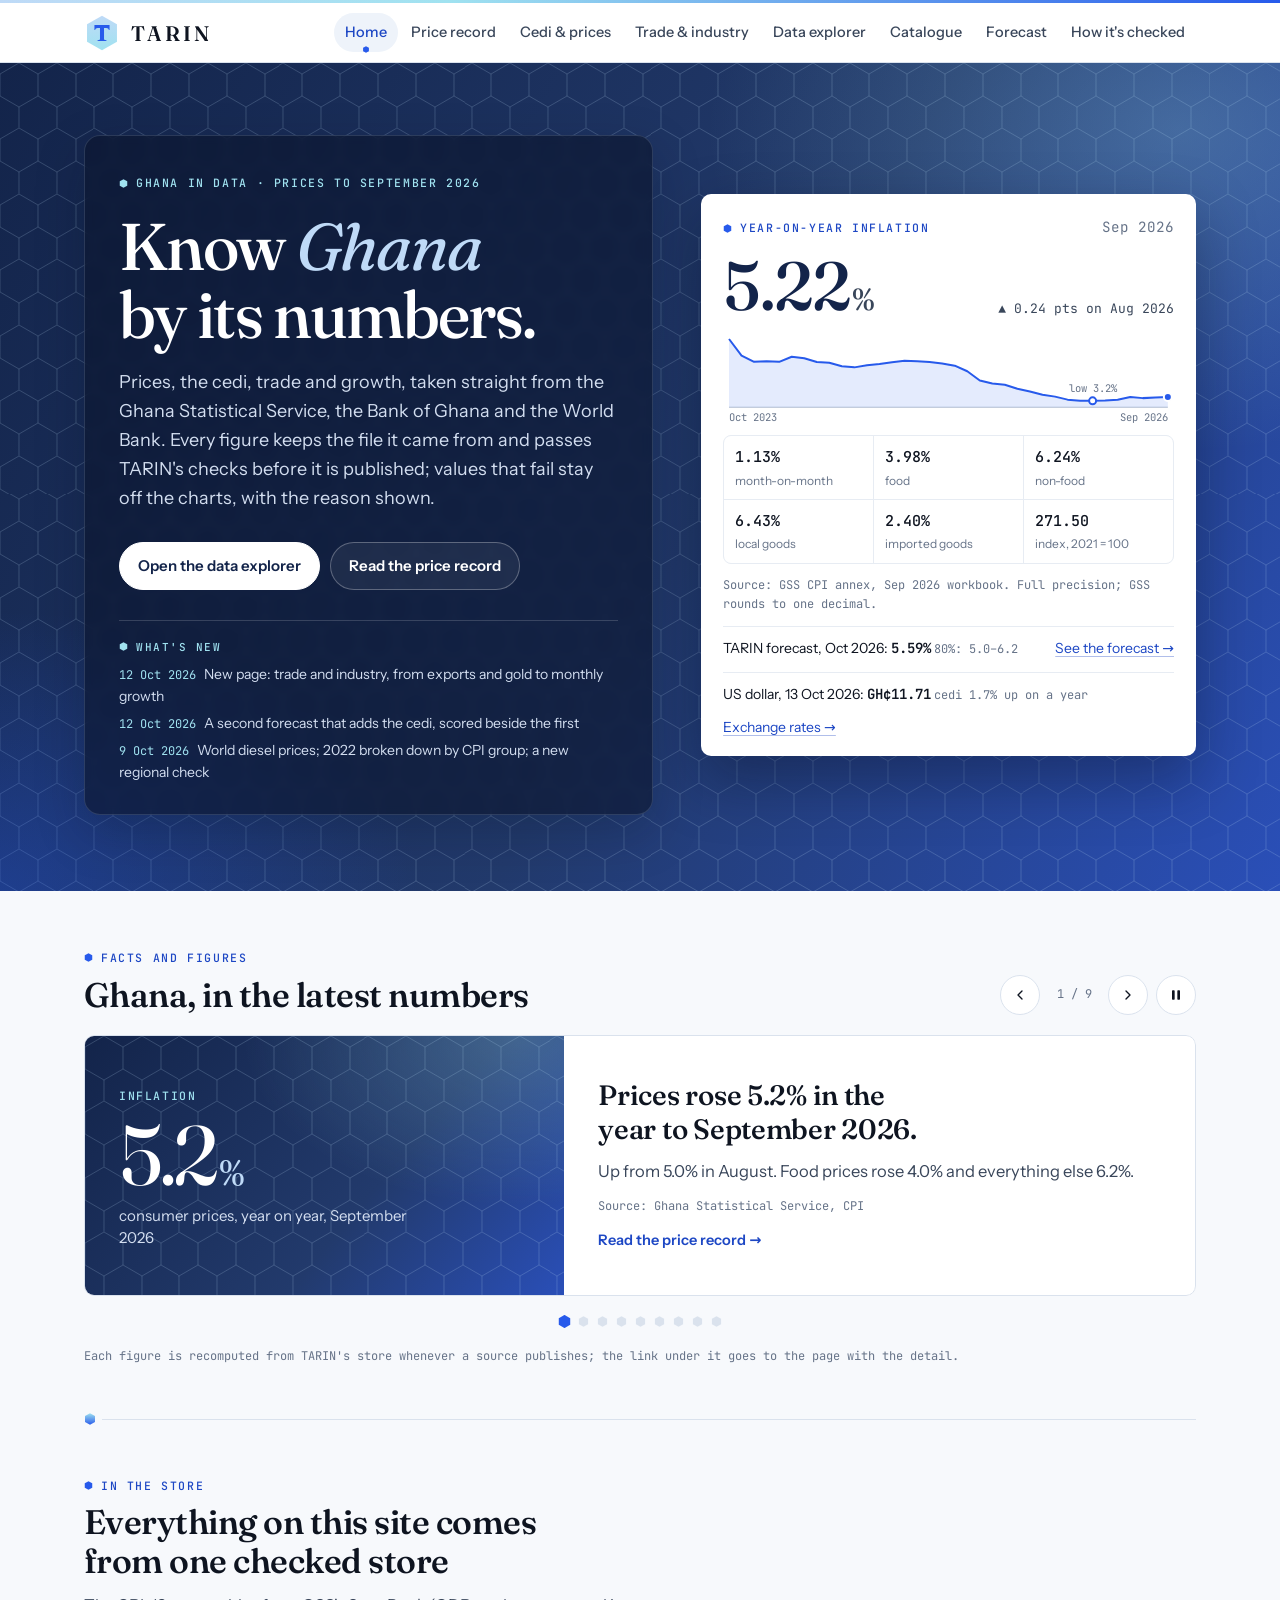
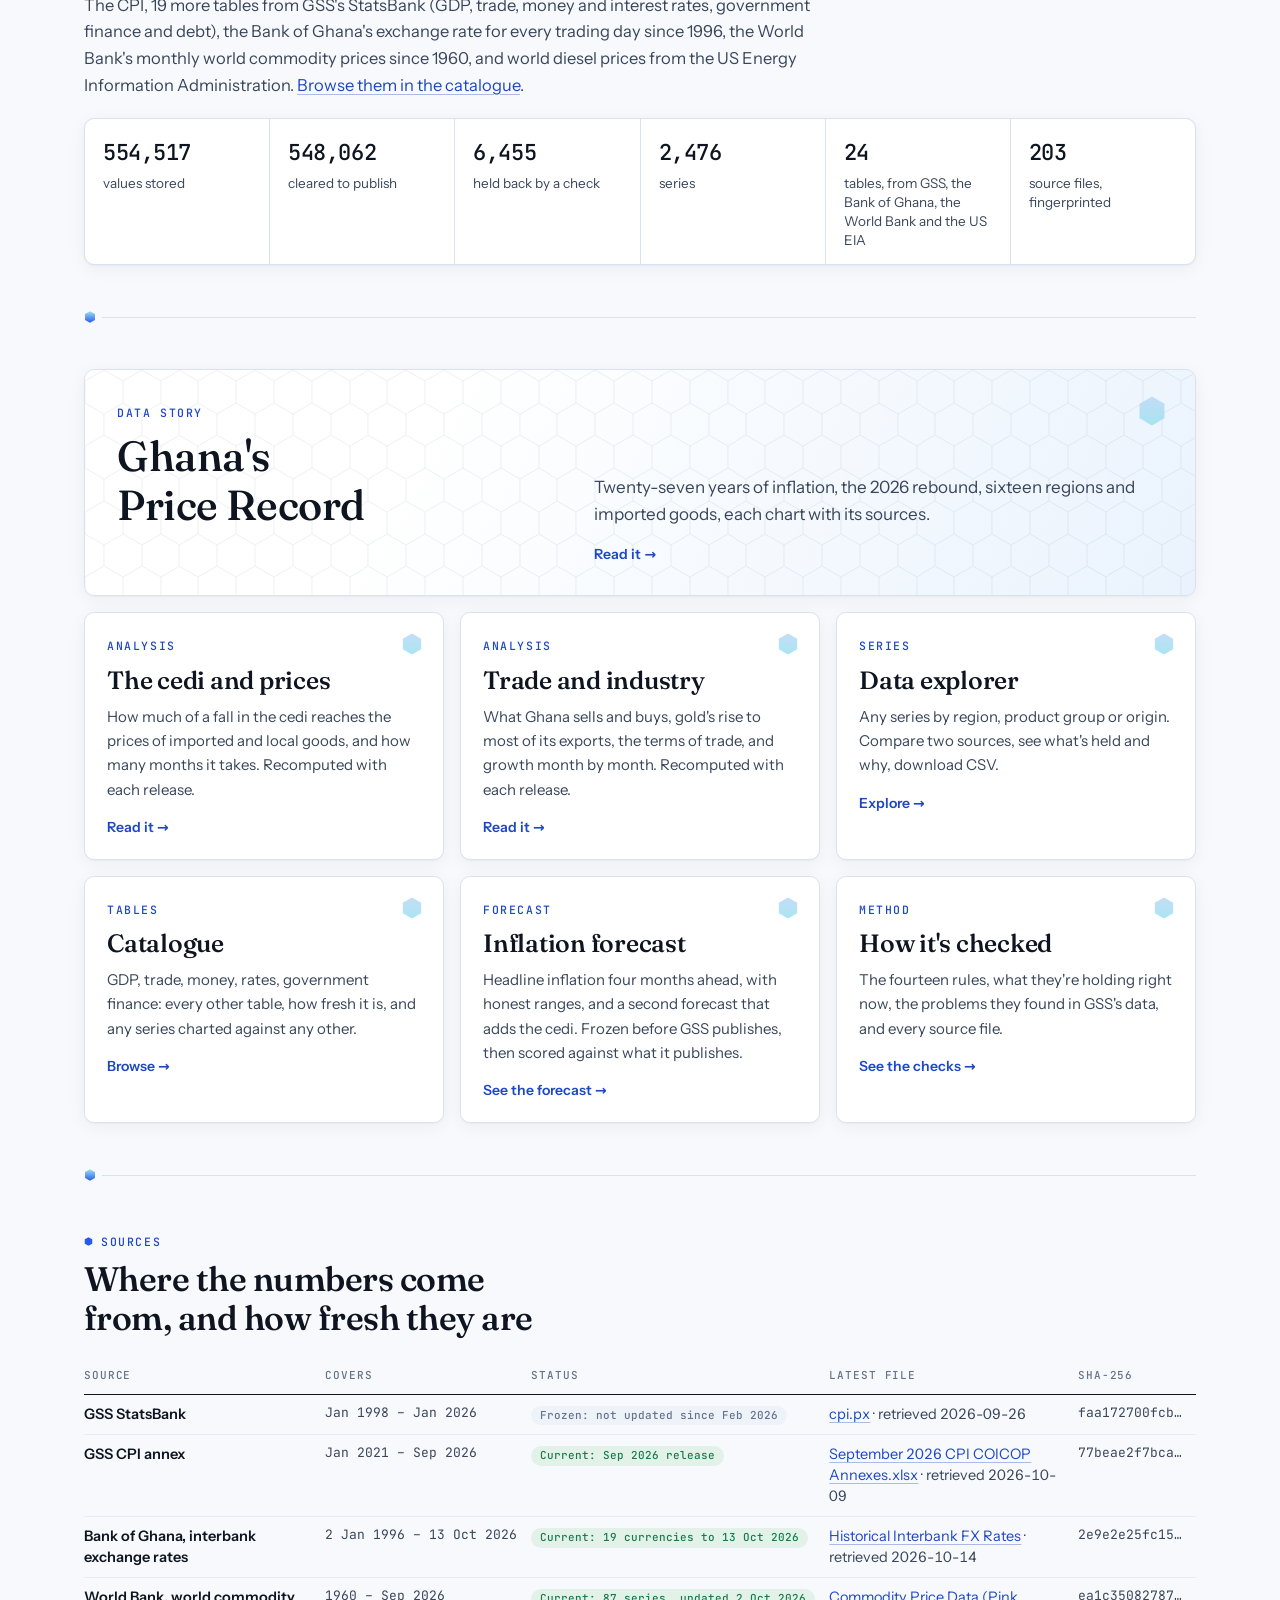
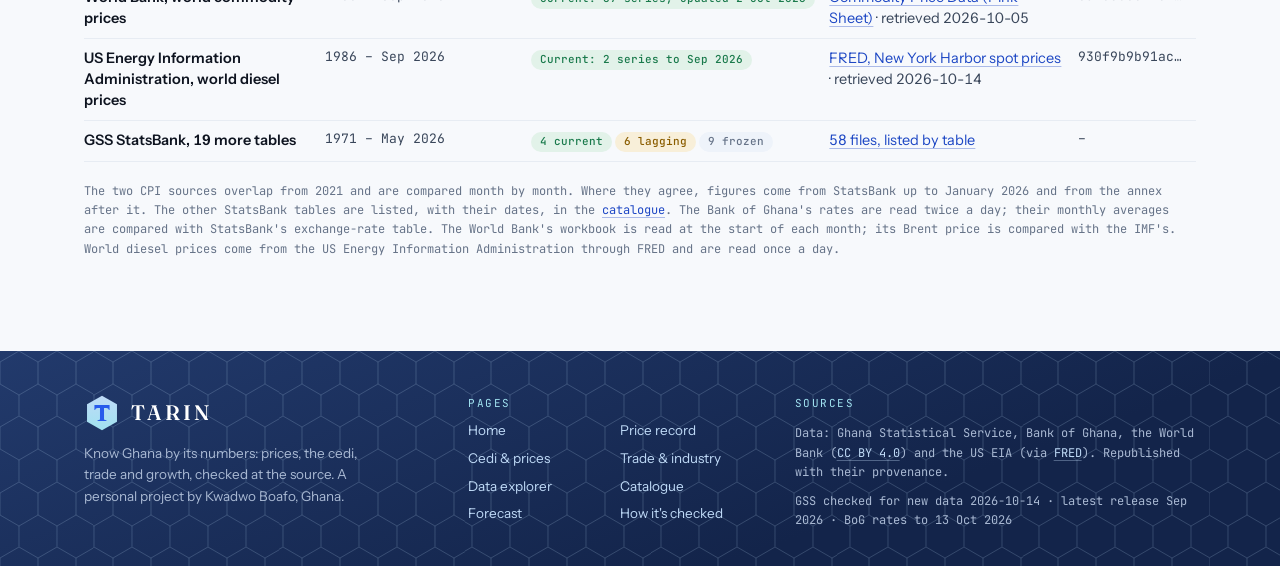
==== commit d27590c0: "Checked GSS 2026-10-14: no new release" ====
--- a/index.html
+++ b/index.html
@@ -5,17 +5,17 @@
 <meta name="viewport" content="width=device-width, initial-scale=1, viewport-fit=cover">
 <meta name="color-scheme" content="light">
 <meta name="theme-color" content="#ffffff">
-<title>TARIN</title>
-<meta name="description" content="Ghana's consumer price data from GSS, archived at the source, checked by fourteen rules, and published with its provenance.">
+<title>TARIN · Know Ghana by its numbers</title>
+<meta name="description" content="Ghana's prices, the cedi, trade and growth, from the Ghana Statistical Service, the Bank of Ghana and the World Bank: archived at the source, checked, and published with their provenance.">
 <meta property="og:type" content="website">
 <meta property="og:site_name" content="TARIN">
-<meta property="og:title" content="TARIN · The checked record of Ghana&#x27;s prices">
-<meta property="og:description" content="Ghana's consumer price data from GSS, archived at the source, checked by fourteen rules, and published with its provenance.">
+<meta property="og:title" content="TARIN · Know Ghana by its numbers">
+<meta property="og:description" content="Ghana's prices, the cedi, trade and growth, from the Ghana Statistical Service, the Bank of Ghana and the World Bank: archived at the source, checked, and published with their provenance.">
 <meta property="og:url" content="https://tarin.bmdghana.com/">
 <meta property="og:image" content="https://tarin.bmdghana.com/assets/og.png">
 <meta property="og:image:width" content="1200">
 <meta property="og:image:height" content="630">
-<meta property="og:image:alt" content="TARIN: the checked record of Ghana's prices">
+<meta property="og:image:alt" content="TARIN: Know Ghana by its numbers">
 <meta name="twitter:card" content="summary_large_image">
 <link rel="icon" href="assets/favicon.svg" type="image/svg+xml">
 <link rel="preload" href="assets/fonts/instrument-sans-latin-wght-normal.woff2" as="font" type="font/woff2" crossorigin>
@@ -42,6 +42,7 @@
 .hero .news { margin-top: 30px; padding-top: 18px; border-top: 1px solid rgba(255, 255, 255, 0.16); color: #d3def0; }
 .hero .news .eyebrow { color: var(--ice-2); }
 .hero .news li .d { color: var(--ice-2); }
+.hero .ph-text { display: block; padding: 32px 34px 30px; }
 .hero .latest .eyebrow { color: var(--brand-ink); }
 .hero .latest .eyebrow::before { background: var(--brand); }
 .hero .latest { box-shadow: 0 24px 60px rgba(5, 12, 30, 0.35); border: 0; color: var(--ink); }
@@ -82,7 +83,45 @@
 .door.wide::after { width: 30px; height: 30px; top: 26px; right: 28px; }
 @media (prefers-reduced-motion: reduce) { .door { transition: none; } .door:hover { transform: none; } }
 
+/* ---- facts and figures: one slide at a time ---- */
+.facts-head { display: flex; justify-content: space-between; align-items: end; gap: 16px; flex-wrap: wrap; }
+.facts-ctl { display: flex; align-items: center; gap: 8px; }
+.facts-ctl button { width: 40px; height: 40px; border-radius: 50%; border: 1px solid var(--rule); background: var(--surface);
+  color: var(--ink); cursor: pointer; display: inline-flex; align-items: center; justify-content: center; font: inherit; }
+.facts-ctl button:hover { border-color: var(--brand); color: var(--brand-ink); }
+.facts-ctl button svg { width: 16px; height: 16px; }
+.facts-ctl .count { font-family: var(--f-mono); font-size: 12px; color: var(--muted); min-width: 52px; text-align: center; }
+.facts-track { display: flex; overflow-x: auto; scroll-snap-type: x mandatory; scroll-behavior: smooth; gap: 16px;
+  scrollbar-width: none; -webkit-overflow-scrolling: touch; border-radius: var(--radius); }
+.facts-track::-webkit-scrollbar { display: none; }
+.fact { flex: 0 0 100%; scroll-snap-align: start; display: grid; grid-template-columns: minmax(0, 0.95fr) minmax(0, 1.25fr);
+  overflow: hidden; min-height: 260px; }
+.fact .fig { position: relative; display: grid; align-content: center; gap: 10px; padding: 34px 34px 30px; color: #fff;
+  background: radial-gradient(420px 260px at 90% 0%, rgba(160, 226, 240, 0.25), transparent 65%),
+    var(--hex-ice) 0 0 / 37.8px 65.475px, linear-gradient(130deg, var(--navy-deep) 0%, var(--navy) 60%, #2a4fb8 100%); }
+.fact .fig .k { font-family: var(--f-mono); font-size: 11.5px; font-weight: 500; letter-spacing: 0.14em; text-transform: uppercase; color: var(--ice-2); }
+.fact .fig .v { font-family: var(--f-display); font-weight: 450; font-size: clamp(52px, 7vw, 84px); line-height: 0.95;
+  letter-spacing: -0.035em; font-variant-numeric: lining-nums; }
+.fact .fig .v small { font-size: 0.42em; letter-spacing: 0; margin-left: 3px; color: var(--ice-1); }
+.fact .fig .u { font-size: 15px; color: #d3def0; max-width: 30ch; line-height: 1.45; }
+.fact .txt { display: grid; align-content: center; gap: 12px; padding: 30px 34px; }
+.fact .txt h3 { font-family: var(--f-display); font-weight: 540; font-size: clamp(22px, 2.4vw, 28px); line-height: 1.2; letter-spacing: -0.01em; }
+.fact .txt p { color: var(--ink-2); }
+.fact .txt .src { font-family: var(--f-mono); font-size: 12px; color: var(--muted); }
+.fact .txt a.more { font-weight: 600; font-size: 14.5px; text-decoration: none; }
+.fact .txt a.more:hover { text-decoration: underline; }
+.facts-dots { display: flex; justify-content: center; gap: 8px; flex-wrap: wrap; }
+.facts-dots button { width: 11px; height: 11px; padding: 0; border: 0; cursor: pointer; background: var(--rule);
+  -webkit-mask: var(--hex-mark) center / contain no-repeat; mask: var(--hex-mark) center / contain no-repeat; }
+.facts-dots button[aria-current="true"] { background: var(--brand); transform: scale(1.25); }
+@media (max-width: 760px) {
+  .fact { grid-template-columns: 1fr; min-height: 0; }
+  .fact .fig { padding: 26px 22px 22px; }
+  .fact .txt { padding: 22px 22px 24px; }
+}
+
 @media (max-width: 860px) {
+  .hero .ph-text { padding: 22px 18px 24px; }
   .hero .wrap { grid-template-columns: 1fr; gap: 32px; padding-block: 44px 40px; }
   .doors { grid-template-columns: 1fr; }
   .door.wide { grid-template-columns: 1fr; padding: 26px 22px 22px; }
@@ -111,10 +150,10 @@
 <main>
 <div class="hero">
   <div class="wrap">
-    <div>
-      <span class="eyebrow">Ghana · consumer prices · 1998 to <span id="h-latest">August 2026</span></span>
-      <h1 style="margin-top:18px">The checked record of <em>Ghana's</em> prices.</h1>
-      <p class="lede">TARIN takes the Ghana Statistical Service's price data from the source, keeps every file it came from, and runs fourteen checks before anything is published. Values that fail stay off the charts, with the reason shown.</p>
+    <div class="ph-text">
+      <span class="eyebrow">Ghana in data · prices to <span id="h-latest">September 2026</span></span>
+      <h1 style="margin-top:18px">Know <em>Ghana</em> by its numbers.</h1>
+      <p class="lede">Prices, the cedi, trade and growth, taken straight from the Ghana Statistical Service, the Bank of Ghana and the World Bank. Every figure keeps the file it came from and passes TARIN's checks before it is published; values that fail stay off the charts, with the reason shown.</p>
       <div class="cta">
         <a class="btn primary" href="explorer/index.html">Open the data explorer</a>
         <a class="btn" href="price-record/index.html">Read the price record</a>
@@ -147,6 +186,24 @@
 </div>
 
 <div class="wrap">
+  <section class="block" id="facts" aria-roledescription="carousel" aria-label="Facts and figures" hidden>
+    <div class="facts-head">
+      <div>
+        <span class="eyebrow">Facts and figures</span>
+        <h2 style="margin-top:6px">Ghana, in the latest numbers</h2>
+      </div>
+      <div class="facts-ctl">
+        <button type="button" id="f-prev" aria-label="Previous fact"><svg viewBox="0 0 24 24" fill="none" stroke="currentColor" stroke-width="2" stroke-linecap="round" stroke-linejoin="round" aria-hidden="true"><path d="M15 18l-6-6 6-6"/></svg></button>
+        <span class="count" id="f-count" aria-live="polite"></span>
+        <button type="button" id="f-next" aria-label="Next fact"><svg viewBox="0 0 24 24" fill="none" stroke="currentColor" stroke-width="2" stroke-linecap="round" stroke-linejoin="round" aria-hidden="true"><path d="M9 18l6-6-6-6"/></svg></button>
+        <button type="button" id="f-play" aria-label="Pause the slides"></button>
+      </div>
+    </div>
+    <div class="facts-track" id="f-track" tabindex="0" aria-label="Facts; use the arrow keys"></div>
+    <div class="facts-dots" id="f-dots" role="group" aria-label="Choose a fact"></div>
+    <p class="caption">Each figure is recomputed from TARIN's store whenever a source publishes; the link under it goes to the page with the detail.</p>
+  </section>
+
   <section class="block">
     <div class="read">
       <span class="eyebrow">In the store</span>
@@ -230,7 +287,7 @@
   <div class="wrap">
     <div class="f-brand">
       <a class="brand" href="index.html" aria-label="TARIN home"><img src="assets/logo.svg" alt=""><span class="word">TARIN</span></a>
-      <p>The checked record of Ghana's data. A personal project by Kwadwo Boafo, Ghana.</p>
+      <p>Know Ghana by its numbers: prices, the cedi, trade and growth, checked at the source. A personal project by Kwadwo Boafo, Ghana.</p>
     </div>
     <nav class="f-nav" aria-label="Pages">
       <span class="f-label">Pages</span>
@@ -256,6 +313,134 @@
 (function () {
   "use strict";
   var T = window.TARIN;
+  // ---- facts and figures: built from the same files as the pages they link to
+  (function () {
+    var FULL = ["January","February","March","April","May","June","July","August","September","October","November","December"];
+    function month(p) { return FULL[+p.slice(5, 7) - 1] + " " + p.slice(0, 4); }
+    function quarter(q) { return q.slice(5) + " " + q.slice(0, 4); }
+    function bn(v) { return "$" + T.fmt(Math.abs(v), 1) + "bn"; }
+    function esc(t) { return String(t).replace(/&/g, "&amp;").replace(/</g, "&lt;"); }
+    var got = function (p) { return T.json(p).catch(function () { return null; }); };
+    Promise.all([got("data/home.json"), got("data/trade.json"), got("data/cedi.json")]).then(function (D) {
+      var H = D[0], R = D[1], C = D[2], F = [];
+      if (H && H.headline) {
+        var h = H.headline, d = h.yoy - h.yoy_prev, prev = T.periodAt(T.monthIndex(H.latest) - 1);
+        F.push({ k: "Inflation", v: T.fmt(h.yoy, 1) + "<small>%</small>", u: "consumer prices, year on year, " + month(H.latest),
+          h: "Prices rose " + T.fmt(h.yoy, 1) + "% in the year to " + month(H.latest) + ".",
+          p: (Math.abs(d) < 0.05 ? "The same rate as in " : (d > 0 ? "Up from " : "Down from ") + T.fmt(h.yoy_prev, 1) + "% in ") + month(prev).split(" ")[0] +
+             ". Food prices rose " + T.fmt(h.food, 1) + "% and everything else " + T.fmt(h.nonfood, 1) + "%.",
+          s: "Ghana Statistical Service, CPI", a: "price-record/index.html", t: "Read the price record" });
+      }
+      if (H && H.forecast) {
+        var f = H.forecast;
+        F.push({ k: "Forecast", v: T.fmt(f.yoy, 1) + "<small>%</small>", u: "expected inflation for " + month(f.period),
+          h: "TARIN expects inflation of about " + T.fmt(f.yoy, 1) + "% in " + month(f.period) + ".",
+          p: "Frozen before GSS publishes, with an 80% range of " + T.fmt(f.lo80, 1) + "–" + T.fmt(f.hi80, 1) + "%, and scored against the figure GSS releases.",
+          s: "TARIN forecast", a: "forecast/index.html", t: "See the forecast" });
+      }
+      var usd = H && H.fx && H.fx.USDGHS;
+      if (usd) {
+        var ch = usd.year ? 100 * (usd.year[1] / usd.rate - 1) : null;
+        F.push({ k: "The cedi", v: "GH¢" + T.fmt(usd.rate, 2), u: "for one US dollar, " + T.dayLabel(usd.date),
+          h: ch == null ? "The Bank of Ghana's interbank rate for the dollar." : Math.abs(ch) < 0.05 ? "The cedi is where it was against the dollar a year ago." :
+             "The cedi is " + T.fmt(Math.abs(ch), 1) + "% " + (ch >= 0 ? "stronger" : "weaker") + " against the dollar than a year ago.",
+          p: "A year earlier a dollar cost GH¢" + (usd.year ? T.fmt(usd.year[1], 2) : "–") + ". TARIN reads the Bank of Ghana's rates twice a day.",
+          s: "Bank of Ghana, interbank mid-rate", a: "cedi/index.html", t: "How the cedi moves prices" });
+      }
+      var pt = C && C.pass_through && C.pass_through.import && C.pass_through.import.path;
+      if (pt && pt[12]) {
+        var lo = C.pass_through.local && C.pass_through.local.path[12];
+        F.push({ k: "Cedi to prices", v: T.fmt(pt[12].share, 0) + "<small>%</small>", u: "of a fall in the cedi reaches imported-goods prices within a year",
+          h: "About " + T.fmt(pt[3].share, 0) + "% of a fall shows up in import prices within three months.",
+          p: "After a year it is about " + T.fmt(pt[12].share, 0) + "%" + (lo ? ", and local goods follow almost as much (" + T.fmt(lo.share, 0) + "%)" : "") + ".",
+          s: "TARIN, from GSS and Bank of Ghana data", a: "cedi/index.html", t: "Read the analysis" });
+      }
+      var E = R && R.exports_by_group, gold = E && E.rows.filter(function (r) { return r.group === "Gold"; })[0];
+      if (gold) {
+        F.push({ k: "Gold", v: T.fmt(gold.share1, 0) + "<small>%</small>", u: "of Ghana's goods exports were gold in " + E.to,
+          h: "Gold earned " + bn(gold.v1) + " of Ghana's " + bn(E.total1) + " in exports in " + E.to + ".",
+          p: "In " + E.from + " it was " + T.fmt(gold.share0, 0) + "% (" + bn(gold.v0) + ").",
+          s: "Ghana Statistical Service, trade statistics", a: "trade/index.html#sells", t: "What Ghana sells" });
+      }
+      var L = R && R.last12, P = R && R.prev12;
+      if (L) {
+        var surplus = L.balance >= 0;
+        F.push({ k: "Trade", v: (surplus ? "+" : "−") + bn(L.balance), u: "goods trade " + (surplus ? "surplus" : "deficit") + ", 12 months to " + month(L.to),
+          h: "Exports of " + bn(L.exports) + " against imports of " + bn(L.imports) + ".",
+          p: P ? "A year earlier the " + (P.balance >= 0 ? "surplus" : "deficit") + " was " + bn(P.balance) + "." : "",
+          s: "Ghana Statistical Service, trade statistics", a: "trade/index.html#flows", t: "Exports and imports" });
+      }
+      var TT = R && R.terms_of_trade, last = TT && TT.rows[TT.rows.length - 1];
+      if (last) {
+        F.push({ k: "Terms of trade", v: T.fmt(last[3] / 100, 1) + "<small>×</small>", u: "imports bought by a unit of exports, " + quarter(last[0]) + " against " + quarter(TT.base),
+          h: last[3] >= 105 ? "What Ghana sells has got dearer faster than what it buys." : last[3] <= 95 ? "What Ghana buys has got dearer faster than what it sells." : "Export and import prices have moved roughly together.",
+          p: "GSS's export unit value index divided by its import unit value index, set to 1 in " + quarter(TT.base) + ".",
+          s: "Ghana Statistical Service, unit value indices", a: "trade/index.html#tot", t: "Terms of trade" });
+      }
+      var M = R && R.mieg && R.mieg[R.mieg.length - 1];
+      if (M) {
+        F.push({ k: "Growth", v: T.fmt(M[1], 1) + "<small>%</small>", u: "economic growth, year on year, " + month(M[0]),
+          h: "The economy was " + T.fmt(Math.abs(M[1]), 1) + "% " + (M[1] >= 0 ? "larger" : "smaller") + " than a year earlier.",
+          p: "Services " + T.fmt(M[4], 1) + "%, industry " + T.fmt(M[3], 1) + "%, agriculture " + T.fmt(M[2], 1) + "%.",
+          s: "Ghana Statistical Service, monthly indicator of economic growth", a: "trade/index.html#growth", t: "Growth and industry" });
+      }
+      if (H && H.totals) {
+        F.push({ k: "The store", v: T.int(H.totals.values), u: "values stored, each traced to its source file",
+          h: T.int(H.totals.held) + " are held back because a check found a problem.",
+          p: "They come from " + T.int(H.totals.files) + " fingerprinted source files; held values stay off the charts, with the reason shown.",
+          s: "TARIN checks", a: "checks/index.html", t: "How it's checked" });
+      }
+      if (F.length < 2) return;
+
+      var sec = document.getElementById("facts"), track = document.getElementById("f-track"), dots = document.getElementById("f-dots");
+      track.innerHTML = F.map(function (f, i) {
+        return "<article class='fact card' role='group' aria-roledescription='slide' aria-label='" + (i + 1) + " of " + F.length + "'>" +
+          "<div class='fig'><span class='k'>" + esc(f.k) + "</span><span class='v'>" + f.v + "</span><span class='u'>" + esc(f.u) + "</span></div>" +
+          "<div class='txt'><h3>" + esc(f.h) + "</h3>" + (f.p ? "<p>" + esc(f.p) + "</p>" : "") +
+          "<span class='src'>Source: " + esc(f.s) + "</span><a class='more' href='" + f.a + "'>" + esc(f.t) + " →</a></div></article>";
+      }).join("");
+      dots.innerHTML = F.map(function (f, i) { return "<button type='button' aria-label='" + esc(f.k) + "'></button>"; }).join("");
+      sec.hidden = false;
+
+      var cur = 0, slides = track.children, timer = null;
+      var still = window.matchMedia && window.matchMedia("(prefers-reduced-motion: reduce)").matches;
+      var playing = !still, held = false, play = document.getElementById("f-play");
+      var PAUSE = '<svg viewBox="0 0 24 24" fill="currentColor" aria-hidden="true"><rect x="6" y="5" width="4" height="14" rx="1"/><rect x="14" y="5" width="4" height="14" rx="1"/></svg>';
+      var PLAY = '<svg viewBox="0 0 24 24" fill="currentColor" aria-hidden="true"><path d="M8 5v14l11-7z"/></svg>';
+      function mark(i) {
+        cur = i;
+        document.getElementById("f-count").textContent = (i + 1) + " / " + F.length;
+        Array.prototype.forEach.call(dots.children, function (b, j) { b.setAttribute("aria-current", j === i ? "true" : "false"); });
+      }
+      function go(i) {
+        i = (i + F.length) % F.length;
+        track.scrollTo({ left: slides[i].offsetLeft - track.offsetLeft, behavior: still ? "auto" : "smooth" });
+        mark(i);
+      }
+      function tick() { clearInterval(timer); timer = null; if (playing && !held) timer = setInterval(function () { go(cur + 1); }, 7000); }
+      function showPlay() { play.innerHTML = playing ? PAUSE : PLAY; play.setAttribute("aria-label", playing ? "Pause the slides" : "Play the slides"); }
+      document.getElementById("f-prev").addEventListener("click", function () { go(cur - 1); tick(); });
+      document.getElementById("f-next").addEventListener("click", function () { go(cur + 1); tick(); });
+      play.addEventListener("click", function () { playing = !playing; showPlay(); tick(); });
+      Array.prototype.forEach.call(dots.children, function (b, j) { b.addEventListener("click", function () { go(j); tick(); }); });
+      track.addEventListener("keydown", function (ev) {
+        if (ev.key === "ArrowRight") { go(cur + 1); tick(); ev.preventDefault(); }
+        if (ev.key === "ArrowLeft") { go(cur - 1); tick(); ev.preventDefault(); }
+      });
+      // a swipe or scroll on the track moves the counter with it
+      var st = null;
+      track.addEventListener("scroll", function () {
+        clearTimeout(st);
+        st = setTimeout(function () { var i = Math.round(track.scrollLeft / track.clientWidth); if (i !== cur && slides[i]) { mark(i); tick(); } }, 120);
+      });
+      // pause while the reader is on the slides
+      ["pointerenter", "focusin"].forEach(function (e) { sec.addEventListener(e, function () { held = true; tick(); }); });
+      ["pointerleave", "focusout"].forEach(function (e) { sec.addEventListener(e, function () { held = sec.matches(":hover") || sec.contains(document.activeElement); tick(); }); });
+      document.addEventListener("visibilitychange", function () { held = document.hidden; tick(); });
+      mark(0); showPlay(); tick();
+    });
+  })();
+
   T.json("data/news.json").then(function (N) {
     var items = (N.items || []).slice(0, 3);
     if (!items.length) return;
--- a/assets/tarin.css
+++ b/assets/tarin.css
@@ -134,6 +134,11 @@
     linear-gradient(120deg, var(--navy-deep) 0%, var(--navy) 55%, #2a4fb8 100%);
   border-bottom: 0;
 }
+/* the text on a band sits on a translucent navy panel, so the hex pattern doesn't fight it */
+.ph-text { display: grid; gap: 14px; justify-self: start; align-content: start; max-width: min(100%, 900px);
+  padding: 26px 30px 28px; border-radius: 16px; border: 1px solid rgba(191, 218, 247, 0.16);
+  background: rgba(10, 20, 44, 0.62); -webkit-backdrop-filter: blur(4px); backdrop-filter: blur(4px);
+  box-shadow: 0 18px 50px rgba(5, 12, 30, 0.22); }
 .page-head .eyebrow { color: var(--ice-2); }
 .page-head .eyebrow::before { background: var(--ice-2); }
 .page-head h1 { font-size: clamp(32px, 4.6vw, 52px); line-height: 1.06; max-width: 22ch; color: #fff; font-weight: 520; }
@@ -298,6 +303,7 @@
   .brand .word { font-size: 19px; }
   .page-head { padding: 36px calc(50vw - 50%) 32px !important; }
   .page-head .lede { font-size: 16.5px; }
+  .ph-text { padding: 20px 18px 22px; border-radius: 12px; margin-inline: -4px; }
   section.block { padding-block: 38px; scroll-margin-top: 16px; }
   .tiles { gap: 10px; }
   .tiles > div { padding: 16px 14px 12px; }
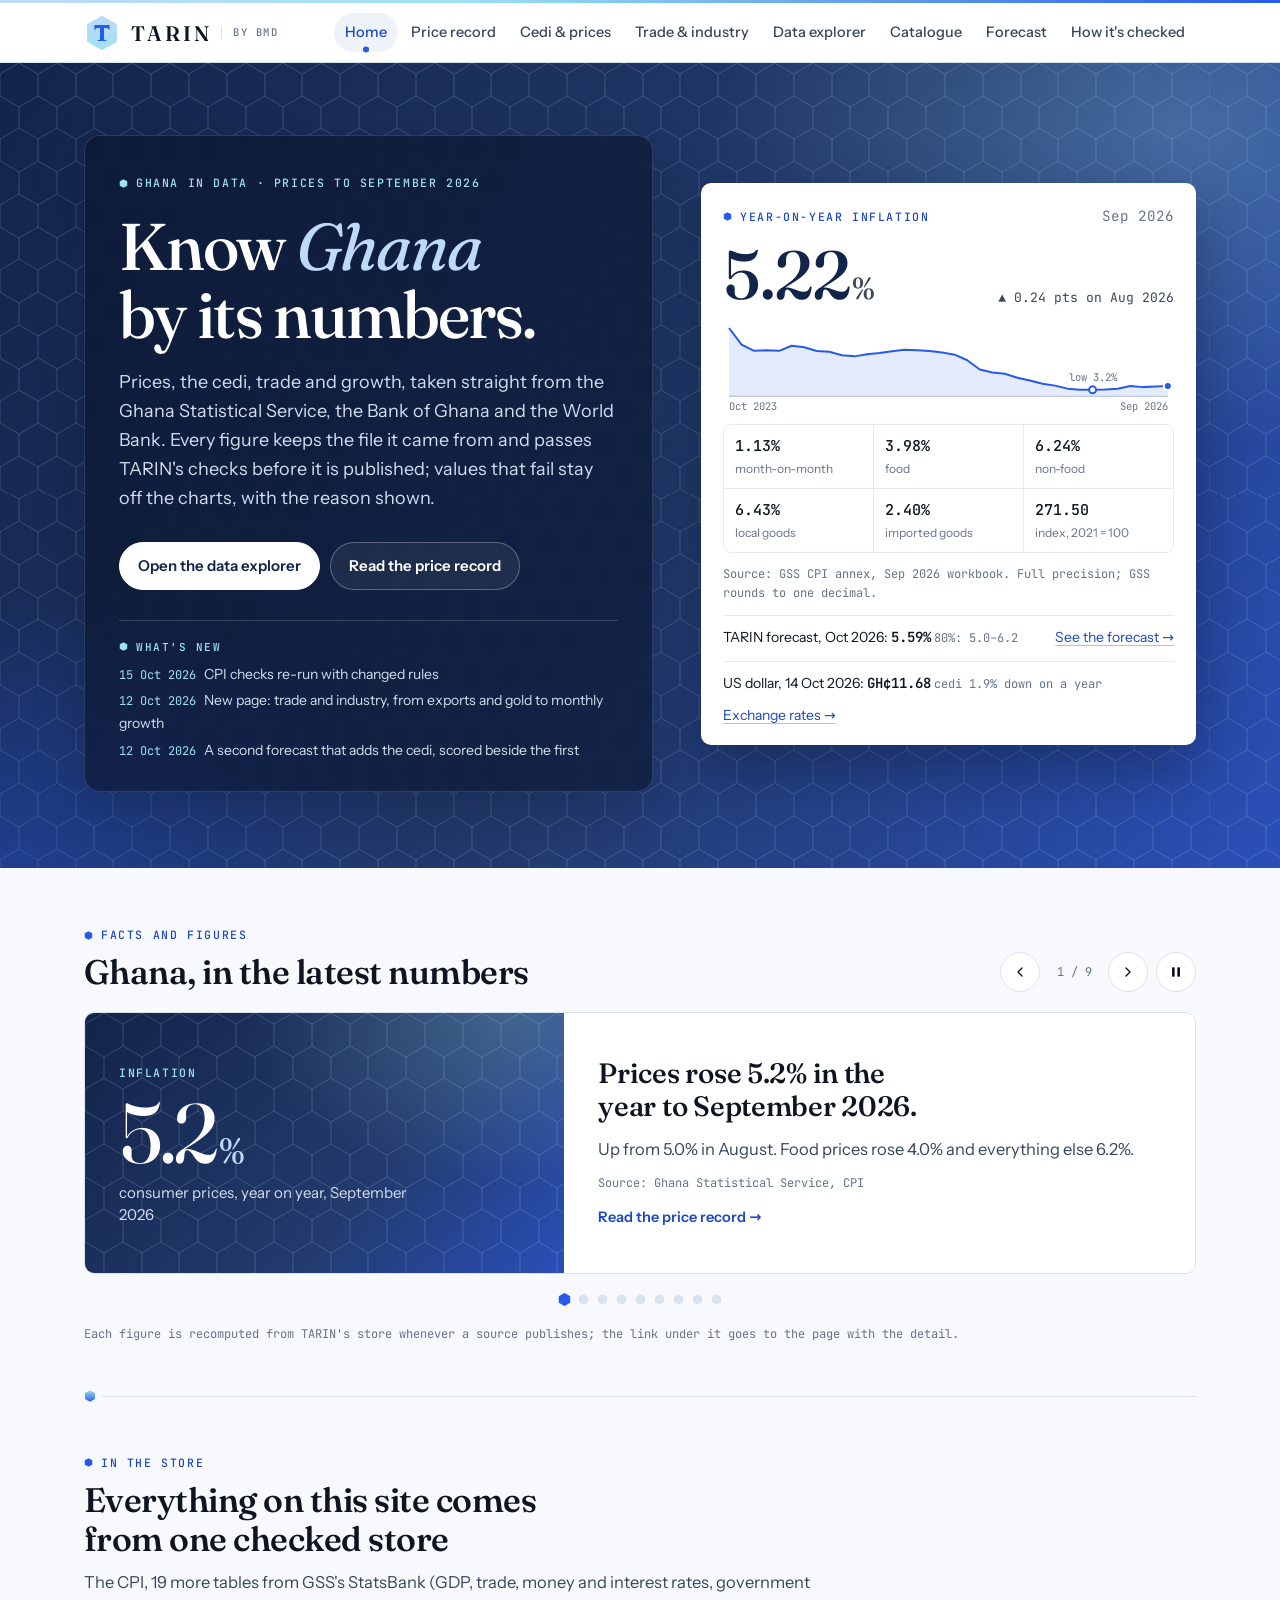
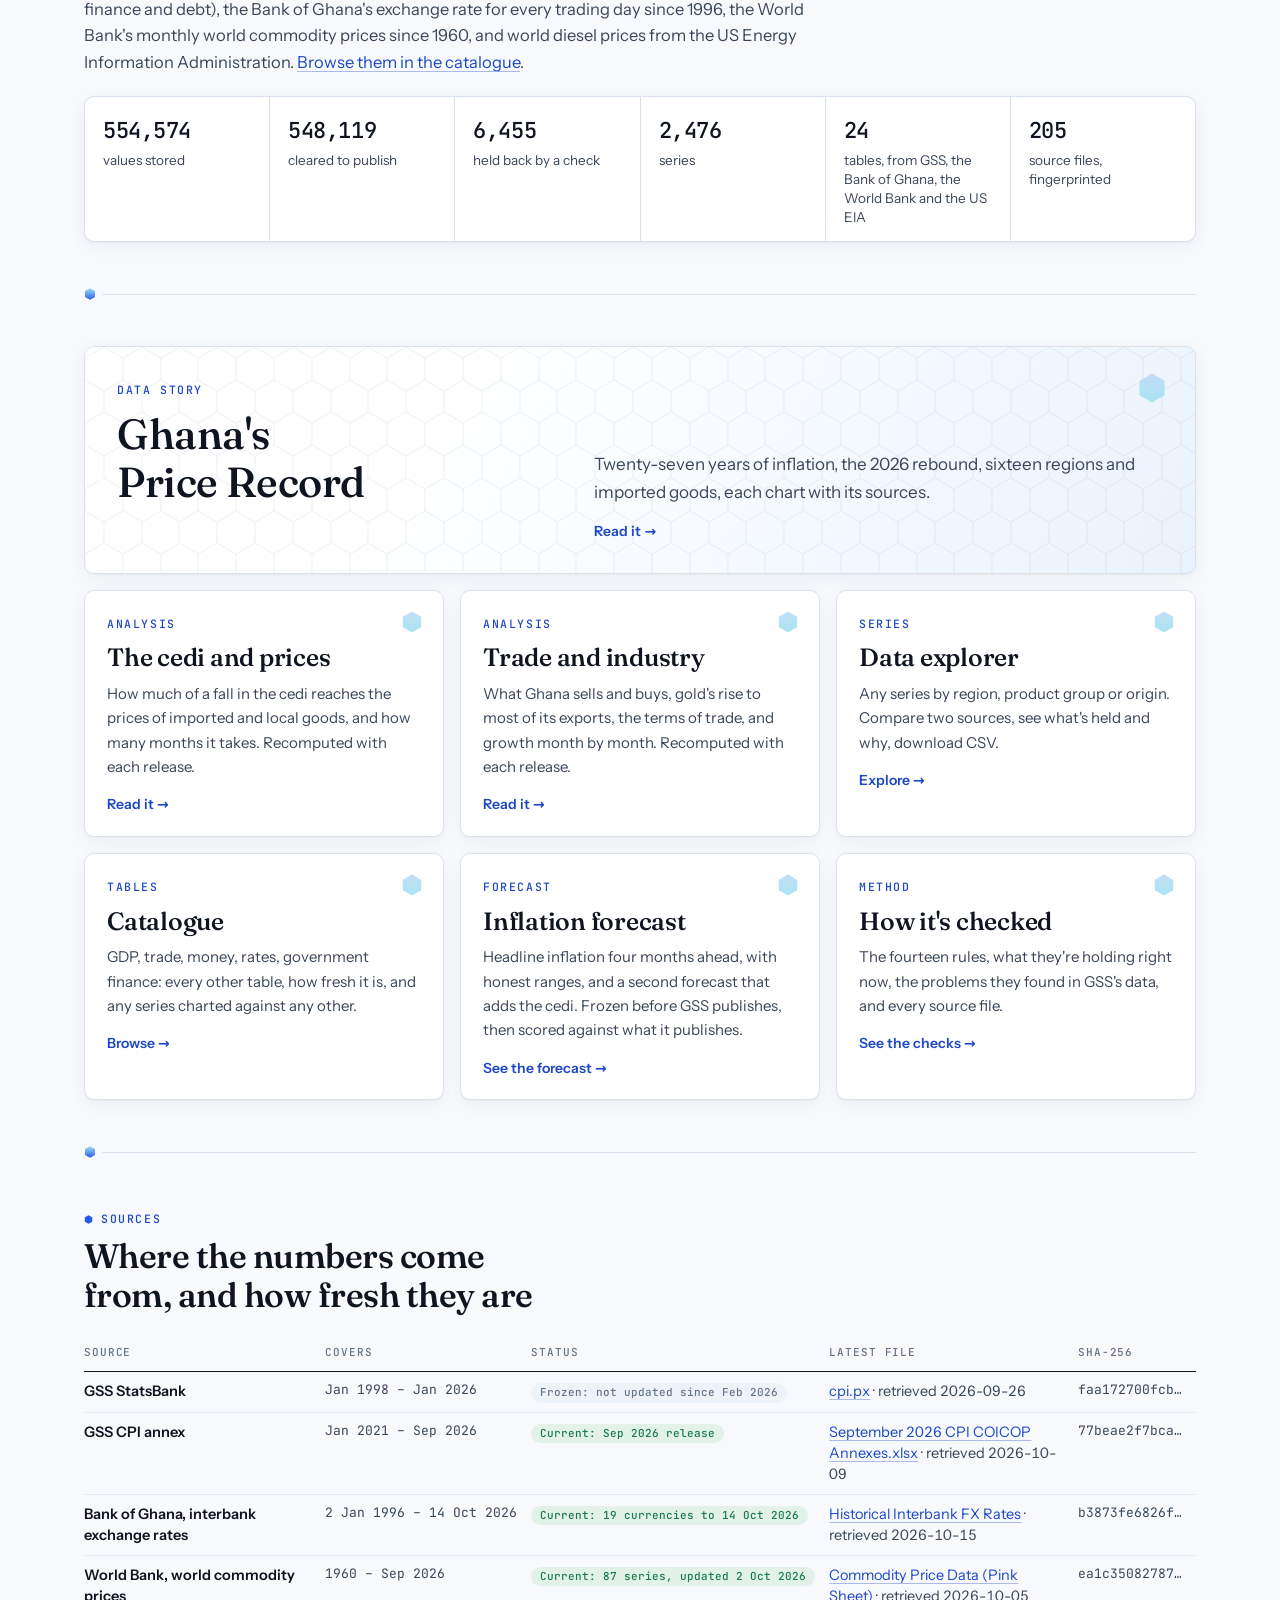
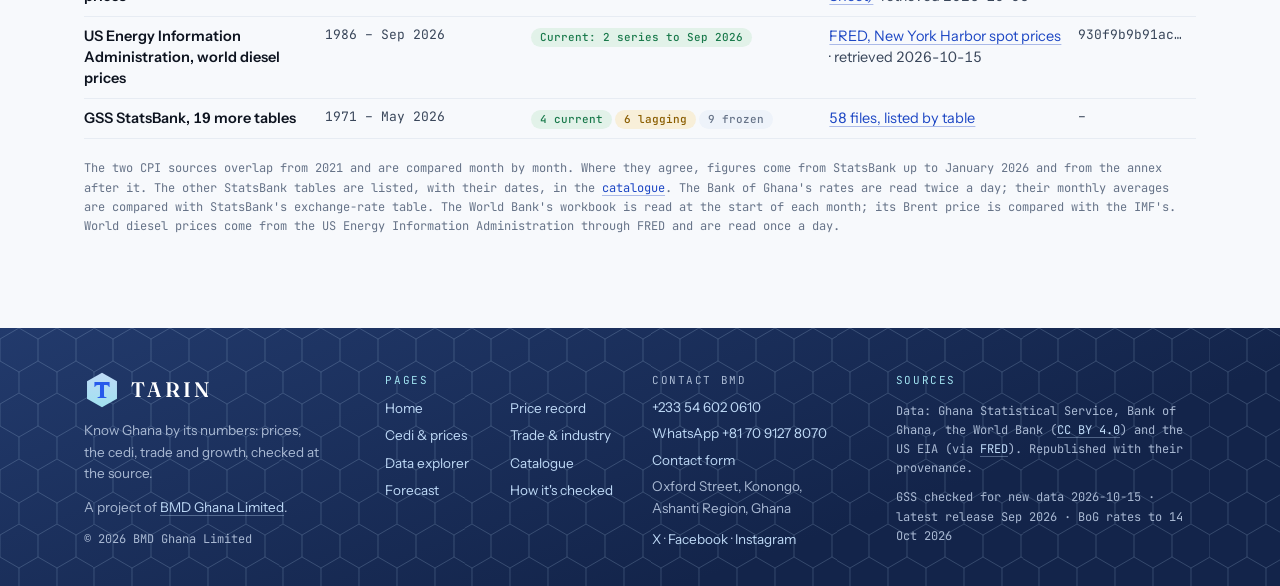
==== commit 27eda143: "Data update: BoG exchange rates to 2026-10-14; CPI checks re-run (their rules changed)" ====
--- a/index.html
+++ b/index.html
@@ -4,6 +4,7 @@
 <meta charset="utf-8">
 <meta name="viewport" content="width=device-width, initial-scale=1, viewport-fit=cover">
 <meta name="color-scheme" content="light">
+<meta name="author" content="BMD Ghana Limited">
 <meta name="theme-color" content="#ffffff">
 <title>TARIN · Know Ghana by its numbers</title>
 <meta name="description" content="Ghana's prices, the cedi, trade and growth, from the Ghana Statistical Service, the Bank of Ghana and the World Bank: archived at the source, checked, and published with their provenance.">
@@ -20,7 +21,7 @@
 <link rel="icon" href="assets/favicon.svg" type="image/svg+xml">
 <link rel="preload" href="assets/fonts/instrument-sans-latin-wght-normal.woff2" as="font" type="font/woff2" crossorigin>
 <link rel="preload" href="assets/fonts/fraunces-latin-opsz-normal.woff2" as="font" type="font/woff2" crossorigin>
-<link rel="stylesheet" href="assets/tarin.css?v=7aa01f5163">
+<link rel="stylesheet" href="assets/tarin.css?v=1571751e83">
 <style>
 .hero { position: relative; overflow: hidden; color: #fff;
   background:
@@ -133,7 +134,7 @@
 
 <header class="band">
   <div class="wrap">
-    <a class="brand" href="index.html" aria-label="TARIN home"><img src="assets/logo.svg" alt=""><span class="word">TARIN</span></a>
+    <a class="brand" href="index.html" aria-label="TARIN home, a BMD Ghana project"><img src="assets/logo.svg" alt=""><span class="word">TARIN</span><span class="by">by BMD</span></a>
     <nav class="main" aria-label="Main">
       <a href="index.html" aria-current="page">Home</a>
       <a href="price-record/index.html">Price record</a>
@@ -287,7 +288,9 @@
   <div class="wrap">
     <div class="f-brand">
       <a class="brand" href="index.html" aria-label="TARIN home"><img src="assets/logo.svg" alt=""><span class="word">TARIN</span></a>
-      <p>Know Ghana by its numbers: prices, the cedi, trade and growth, checked at the source. A personal project by Kwadwo Boafo, Ghana.</p>
+      <p>Know Ghana by its numbers: prices, the cedi, trade and growth, checked at the source.</p>
+      <p>A project of <a href="https://bmdghana.com/">BMD Ghana Limited</a>.</p>
+      <p class="f-copy">© 2026 BMD Ghana Limited</p>
     </div>
     <nav class="f-nav" aria-label="Pages">
       <span class="f-label">Pages</span>
@@ -300,6 +303,14 @@
       <a href="forecast/index.html">Forecast</a>
       <a href="checks/index.html">How it's checked</a>
     </nav>
+    <div class="f-contact">
+      <span class="f-label">Contact BMD</span>
+      <a href="tel:+233546020610">+233 54 602 0610</a>
+      <a href="https://wa.me/817091278070" rel="noopener">WhatsApp +81 70 9127 8070</a>
+      <a href="https://bmdghana.com/contact" rel="noopener">Contact form</a>
+      <span>Oxford Street, Konongo,<br>Ashanti Region, Ghana</span>
+      <span class="f-social"><a href="https://x.com/BMDGhana" rel="noopener">X</a> · <a href="https://www.facebook.com/bmdghana/" rel="noopener">Facebook</a> · <a href="https://www.instagram.com/bmdghana/" rel="noopener">Instagram</a></span>
+    </div>
     <div class="f-meta">
       <span class="f-label">Sources</span>
       <span>Data: Ghana Statistical Service, Bank of Ghana, the World Bank (<a href="https://creativecommons.org/licenses/by/4.0/">CC BY 4.0</a>) and the US EIA (via <a href="https://fred.stlouisfed.org/">FRED</a>). Republished with their provenance.</span>
--- a/assets/tarin.css
+++ b/assets/tarin.css
@@ -225,15 +225,23 @@
   margin-top: 40px; color: var(--band-muted);
   background: var(--hex-ice) 0 0 / 37.8px 65.475px, linear-gradient(160deg, var(--navy) 0%, var(--navy-deep) 70%);
 }
-footer.site .wrap { display: grid; grid-template-columns: minmax(0, 1.2fr) minmax(0, 1fr) minmax(0, 1.4fr); gap: 28px 40px;
+footer.site .wrap { display: grid; grid-template-columns: minmax(0, 1.15fr) minmax(0, 1fr) minmax(0, 0.9fr) minmax(0, 1.3fr); gap: 28px 36px;
   padding-block: 44px 36px; font-size: 13.5px; line-height: 1.6; }
 footer.site a { color: var(--ice-1); text-decoration-color: rgba(191, 218, 247, 0.35); }
 footer.site a:hover { color: #fff; }
 footer.site .f-brand { display: grid; gap: 12px; align-content: start; }
 footer.site .f-brand .brand { color: #fff; }
 footer.site .f-brand p { max-width: 34ch; }
+footer.site .f-copy { font-family: var(--f-mono); font-size: 12px; color: var(--band-muted); }
+.brand .by { font-family: var(--f-mono); font-size: 10.5px; font-weight: 500; letter-spacing: 0.14em; text-transform: uppercase;
+  color: var(--muted); border-left: 1px solid var(--rule); padding-left: 11px; margin-left: 1px; line-height: 1.2; }
 footer.site .f-nav { display: grid; grid-template-columns: repeat(2, minmax(0, 1fr)); gap: 6px 18px; align-content: start; }
 footer.site .f-nav a { text-decoration: none; }
+footer.site .f-contact { display: grid; gap: 5px; align-content: start; }
+footer.site .f-contact a { text-decoration: none; }
+footer.site .f-contact a:hover { text-decoration: underline; }
+footer.site .f-contact span { color: var(--band-muted); }
+footer.site .f-social { margin-top: 4px; }
 footer.site .f-meta { display: grid; gap: 10px; align-content: start; font-family: var(--f-mono); font-size: 12px; }
 footer.site .f-label { font-family: var(--f-mono); font-size: 11px; letter-spacing: 0.14em; text-transform: uppercase; color: var(--ice-2); grid-column: 1 / -1; margin-bottom: 2px; }
 
@@ -269,9 +277,8 @@
 .btn.primary { background: var(--brand); border-color: var(--brand); color: #fff; }
 .btn.primary:hover { background: #1f4fd6; color: #fff; }
 
-@media (max-width: 960px) {
+@media (max-width: 1080px) {
   footer.site .wrap { grid-template-columns: 1fr 1fr; }
-  footer.site .f-meta { grid-column: 1 / -1; }
 }
 @media (max-width: 860px) {
   .tiles { grid-template-columns: repeat(2, minmax(0, 1fr)); }
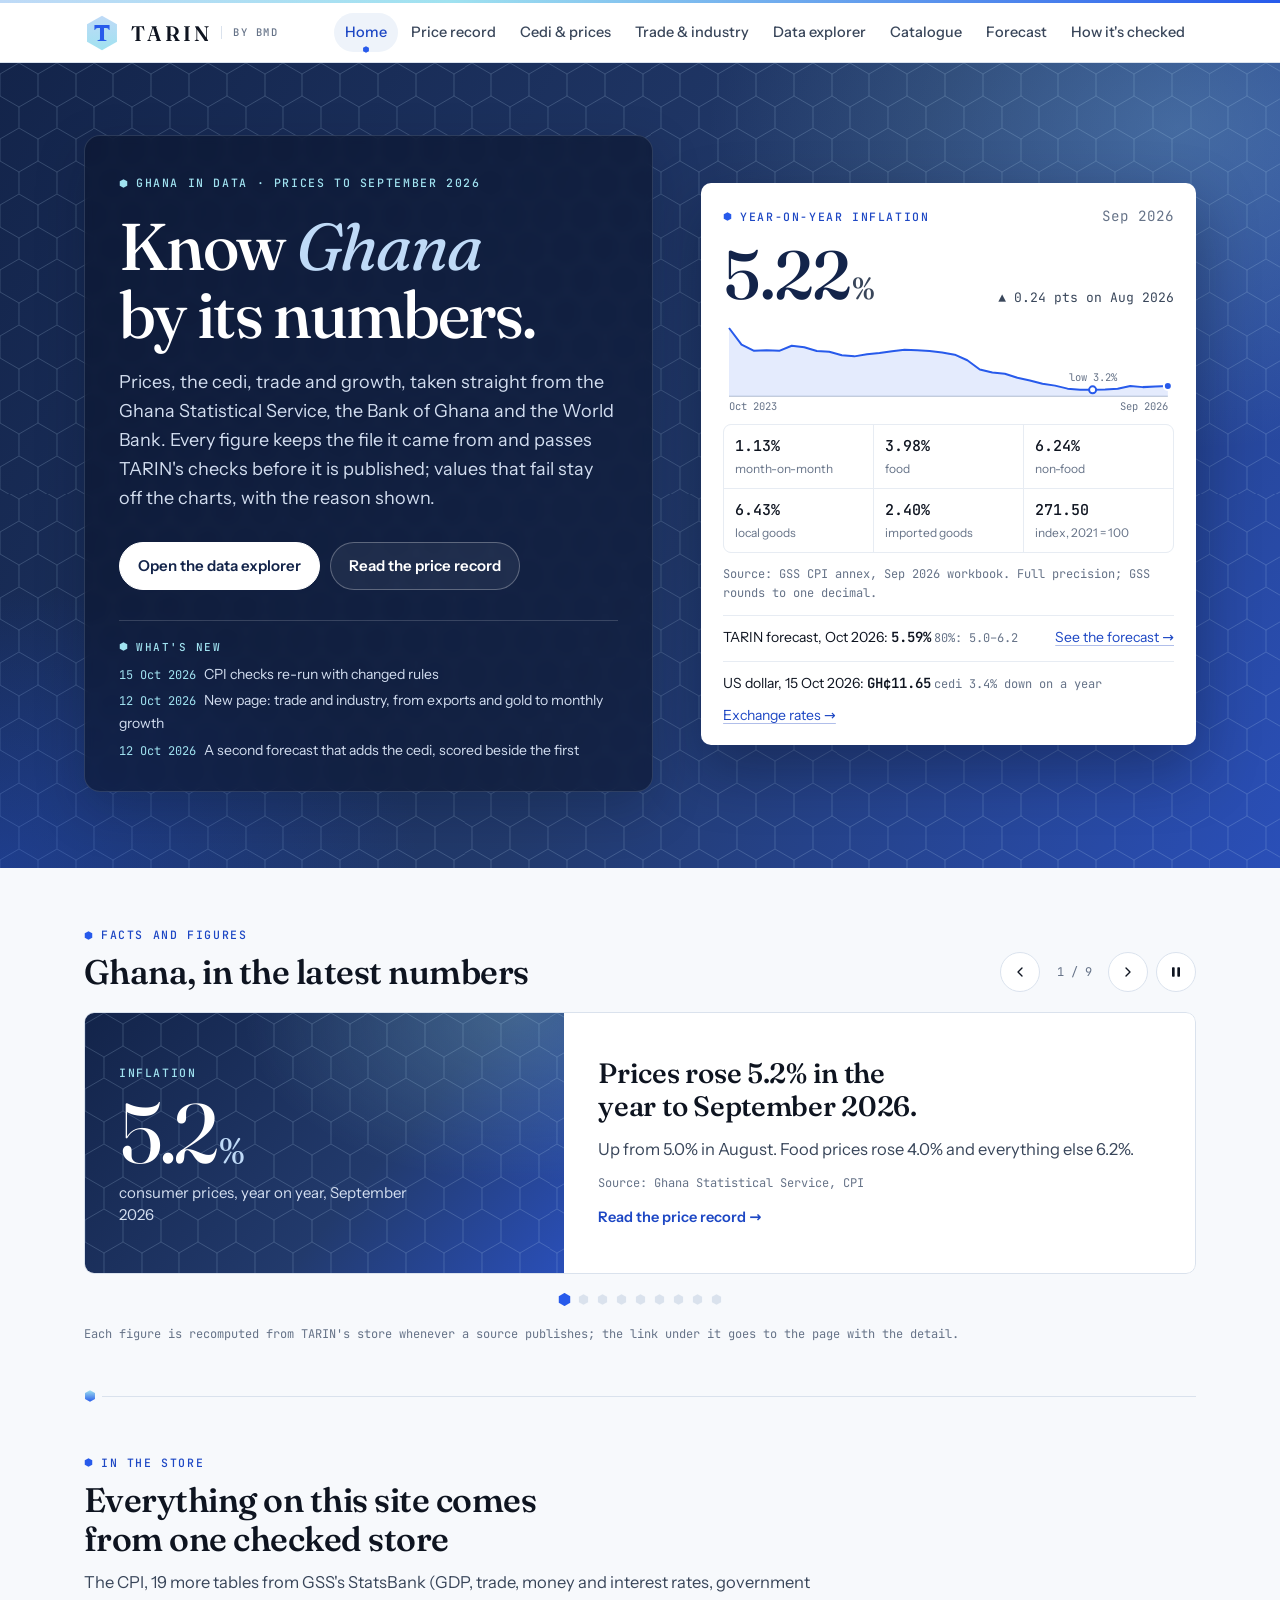
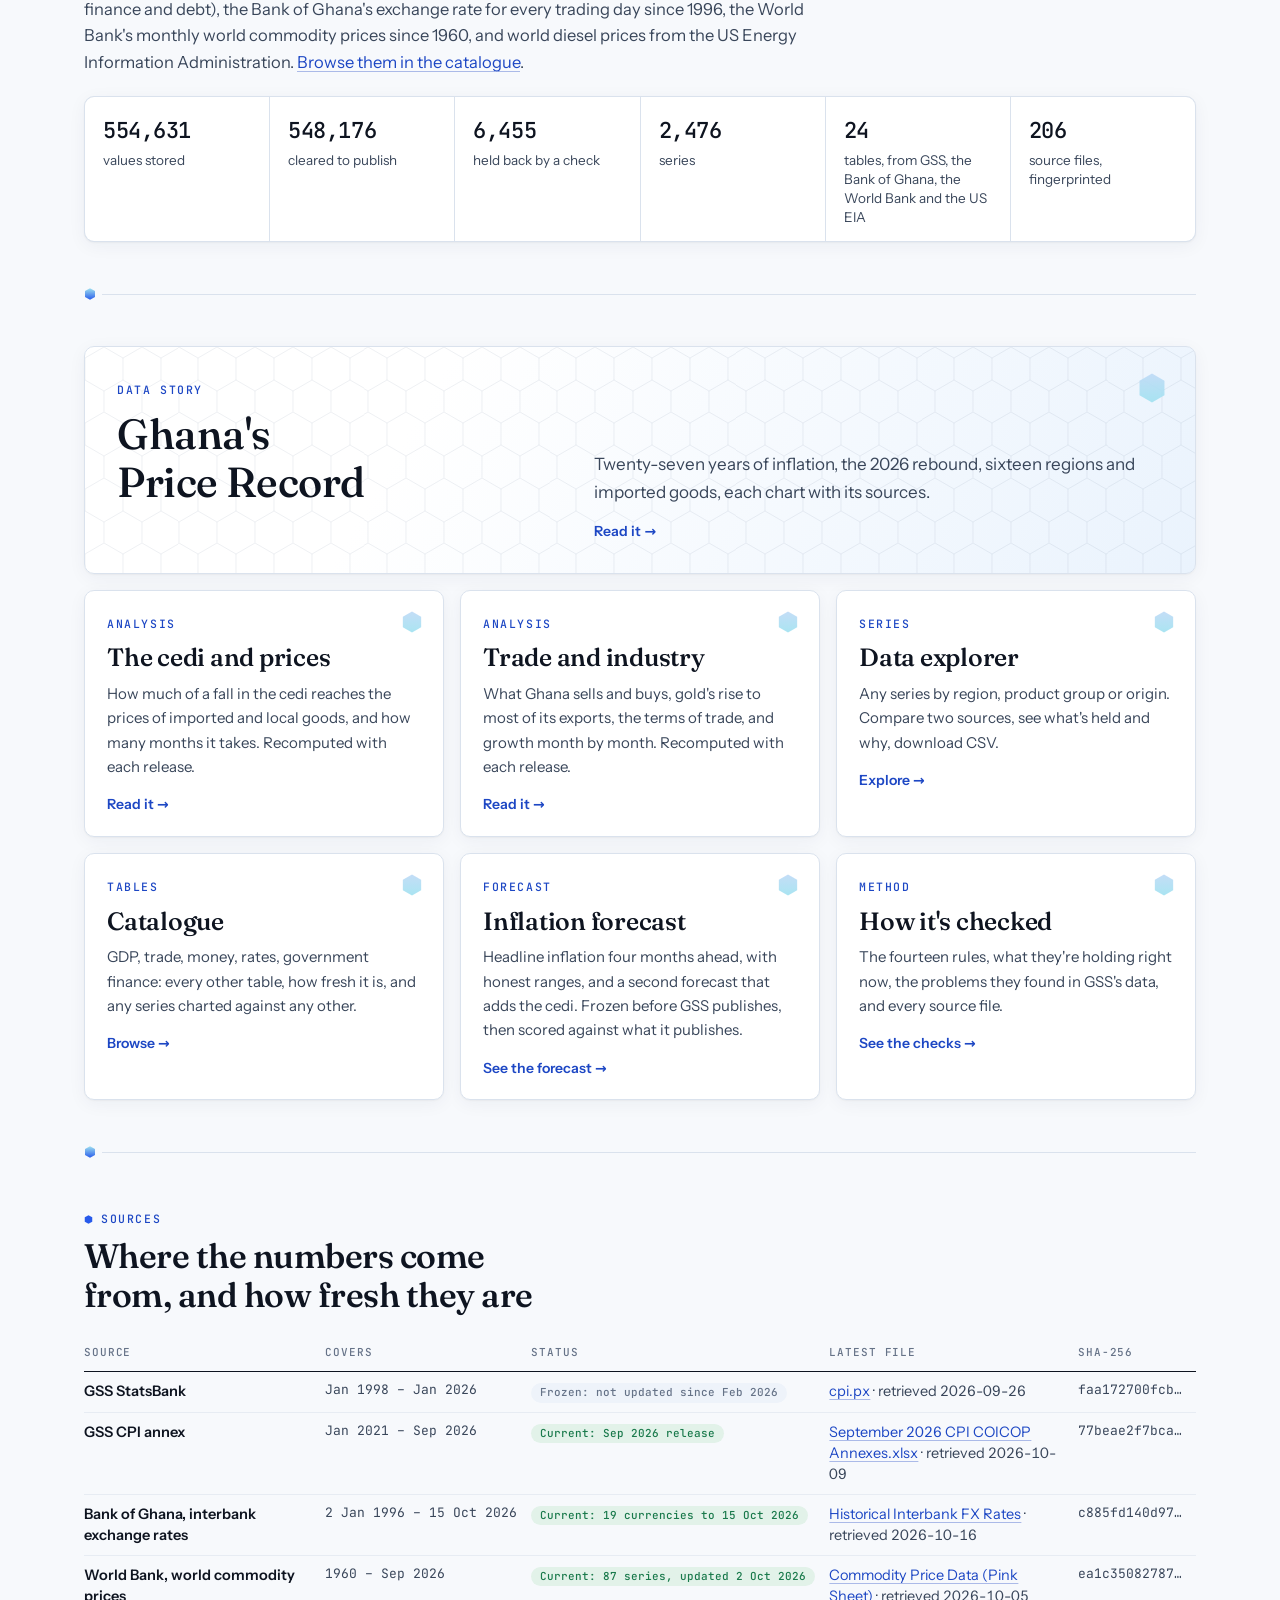
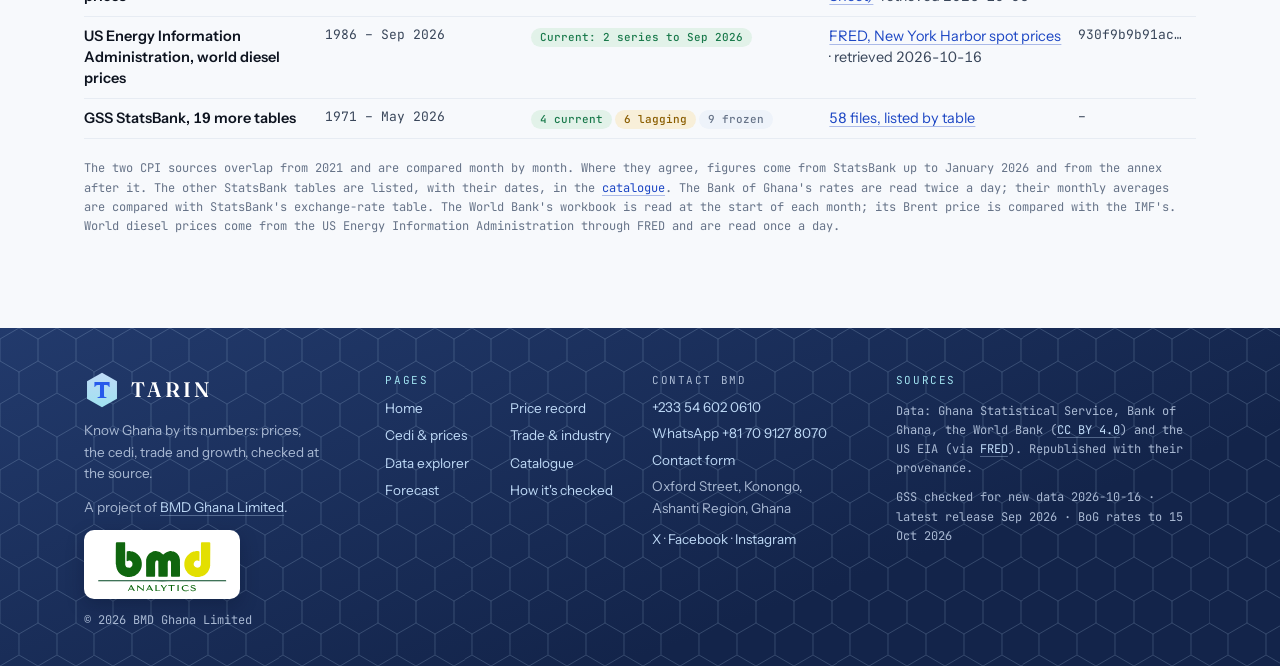
==== commit 51e899d3: "Data update: BoG exchange rates to 2026-10-15" ====
--- a/index.html
+++ b/index.html
@@ -21,7 +21,7 @@
 <link rel="icon" href="assets/favicon.svg" type="image/svg+xml">
 <link rel="preload" href="assets/fonts/instrument-sans-latin-wght-normal.woff2" as="font" type="font/woff2" crossorigin>
 <link rel="preload" href="assets/fonts/fraunces-latin-opsz-normal.woff2" as="font" type="font/woff2" crossorigin>
-<link rel="stylesheet" href="assets/tarin.css?v=1571751e83">
+<link rel="stylesheet" href="assets/tarin.css?v=983185bf84">
 <style>
 .hero { position: relative; overflow: hidden; color: #fff;
   background:
@@ -290,6 +290,7 @@
       <a class="brand" href="index.html" aria-label="TARIN home"><img src="assets/logo.svg" alt=""><span class="word">TARIN</span></a>
       <p>Know Ghana by its numbers: prices, the cedi, trade and growth, checked at the source.</p>
       <p>A project of <a href="https://bmdghana.com/">BMD Ghana Limited</a>.</p>
+      <a class="f-bmd" href="https://bmdghana.com/" aria-label="BMD Analytics, bmdghana.com"><img src="assets/bmd-analytics.svg" alt="BMD Analytics" width="132" height="55"></a>
       <p class="f-copy">© 2026 BMD Ghana Limited</p>
     </div>
     <nav class="f-nav" aria-label="Pages">
--- a/assets/tarin.css
+++ b/assets/tarin.css
@@ -232,6 +232,10 @@
 footer.site .f-brand { display: grid; gap: 12px; align-content: start; }
 footer.site .f-brand .brand { color: #fff; }
 footer.site .f-brand p { max-width: 34ch; }
+footer.site .f-bmd { justify-self: start; display: inline-block; background: #fff; border-radius: 10px; padding: 8px 12px 6px;
+  box-shadow: 0 6px 18px rgba(5, 12, 30, 0.25); transition: transform .15s; }
+footer.site .f-bmd:hover { transform: translateY(-1px); }
+footer.site .f-bmd img { display: block; width: 132px; height: auto; }
 footer.site .f-copy { font-family: var(--f-mono); font-size: 12px; color: var(--band-muted); }
 .brand .by { font-family: var(--f-mono); font-size: 10.5px; font-weight: 500; letter-spacing: 0.14em; text-transform: uppercase;
   color: var(--muted); border-left: 1px solid var(--rule); padding-left: 11px; margin-left: 1px; line-height: 1.2; }
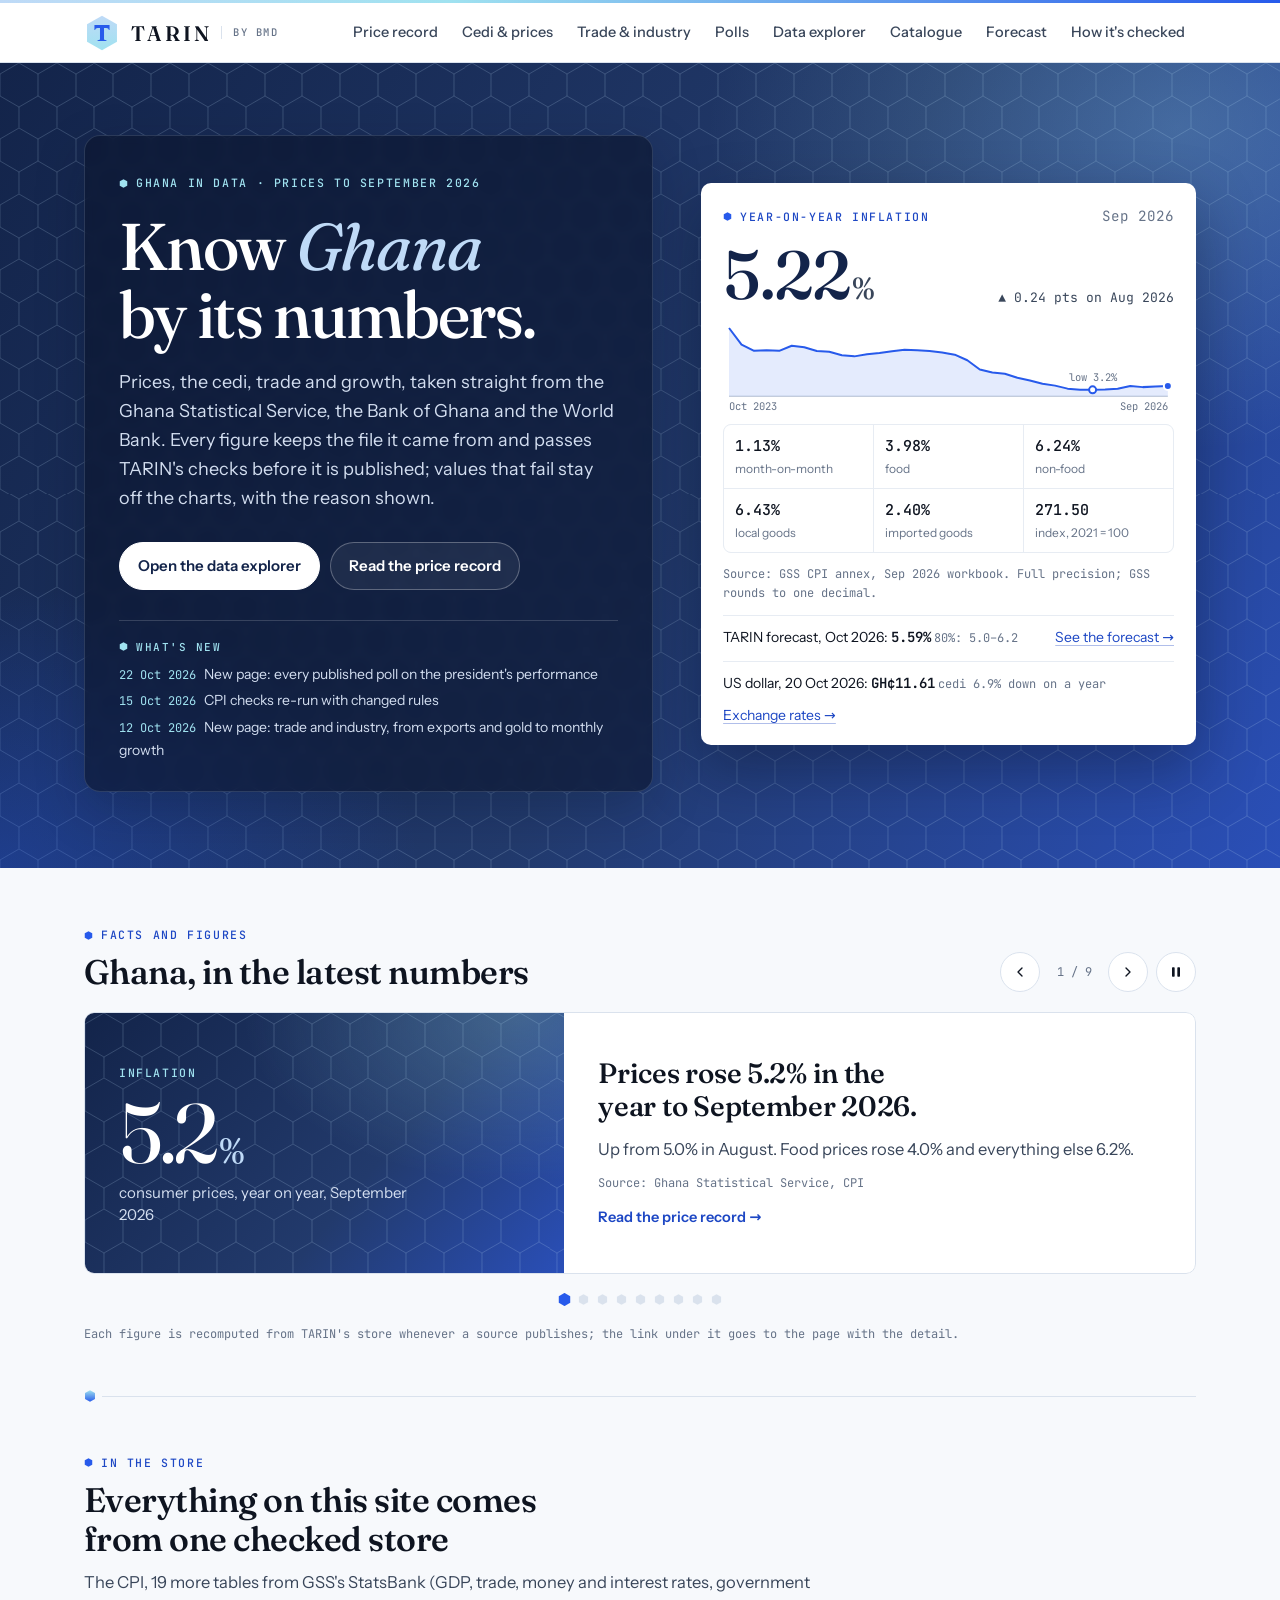
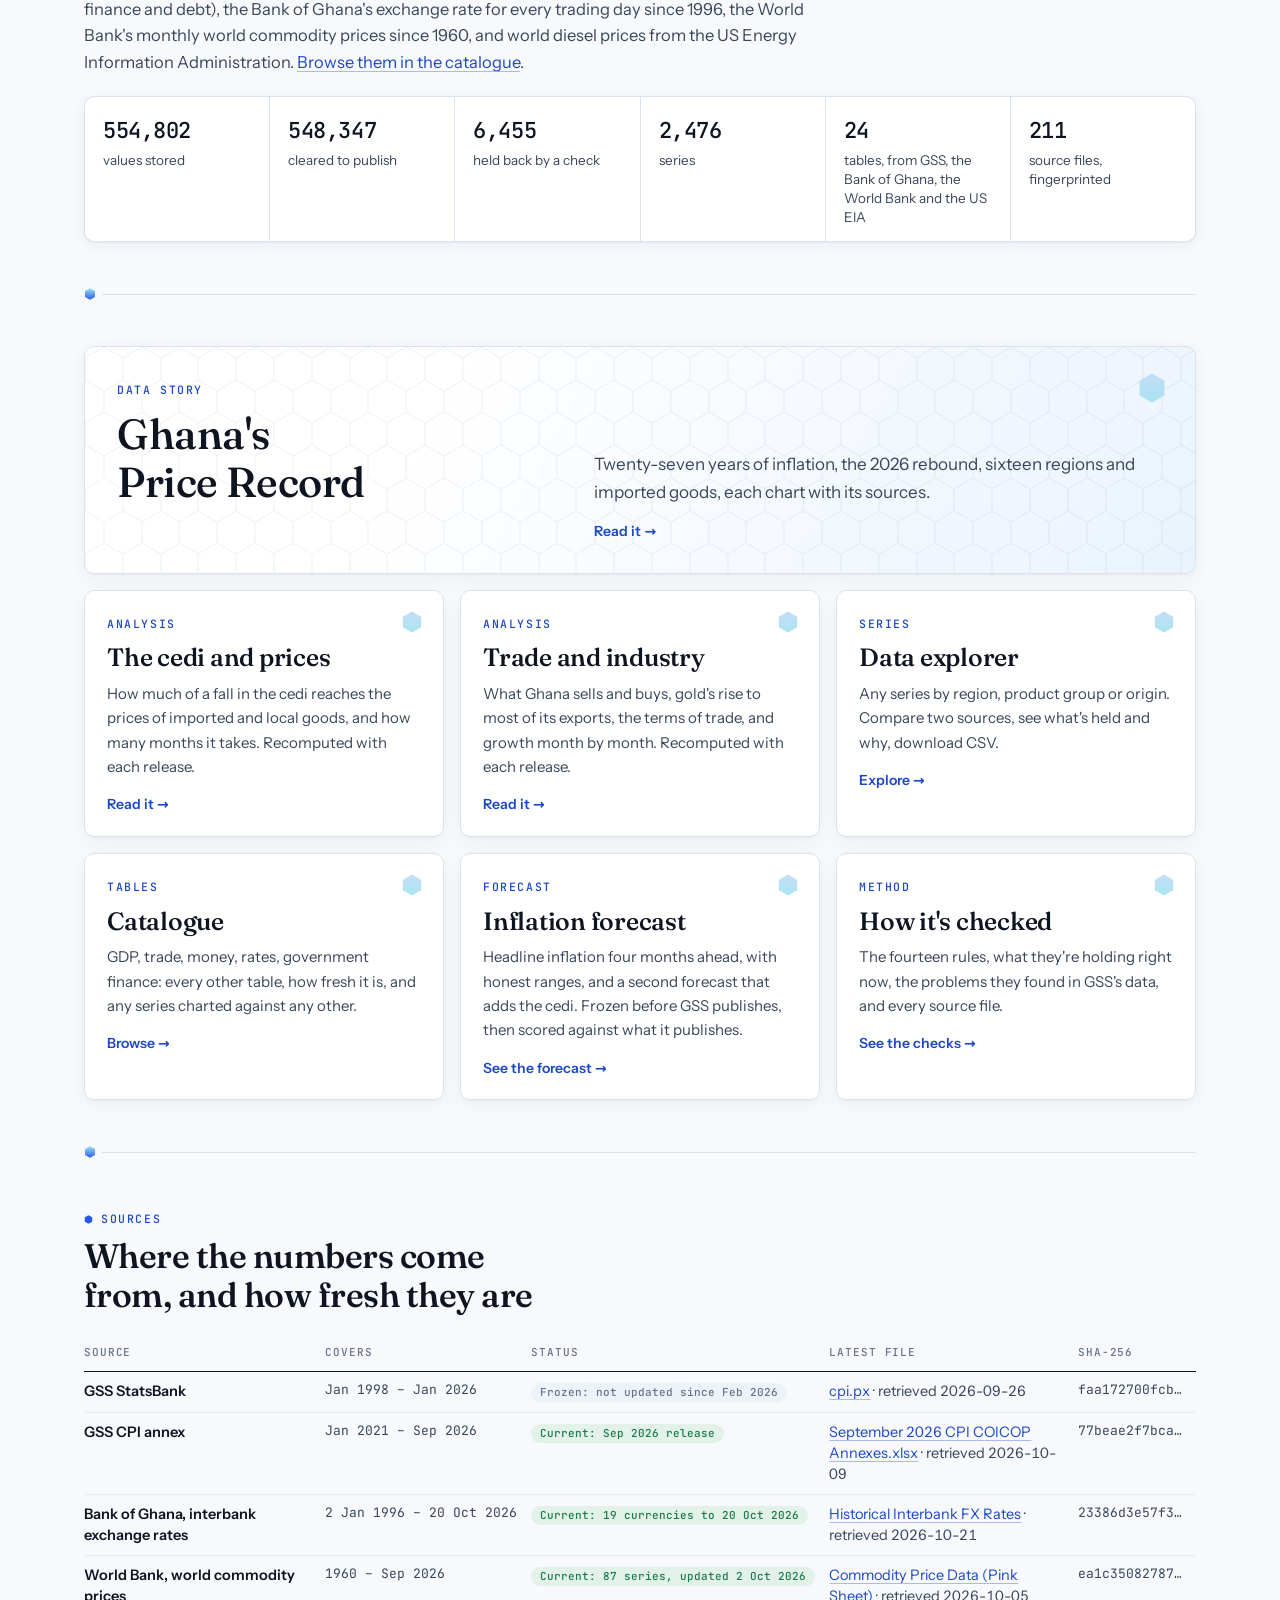
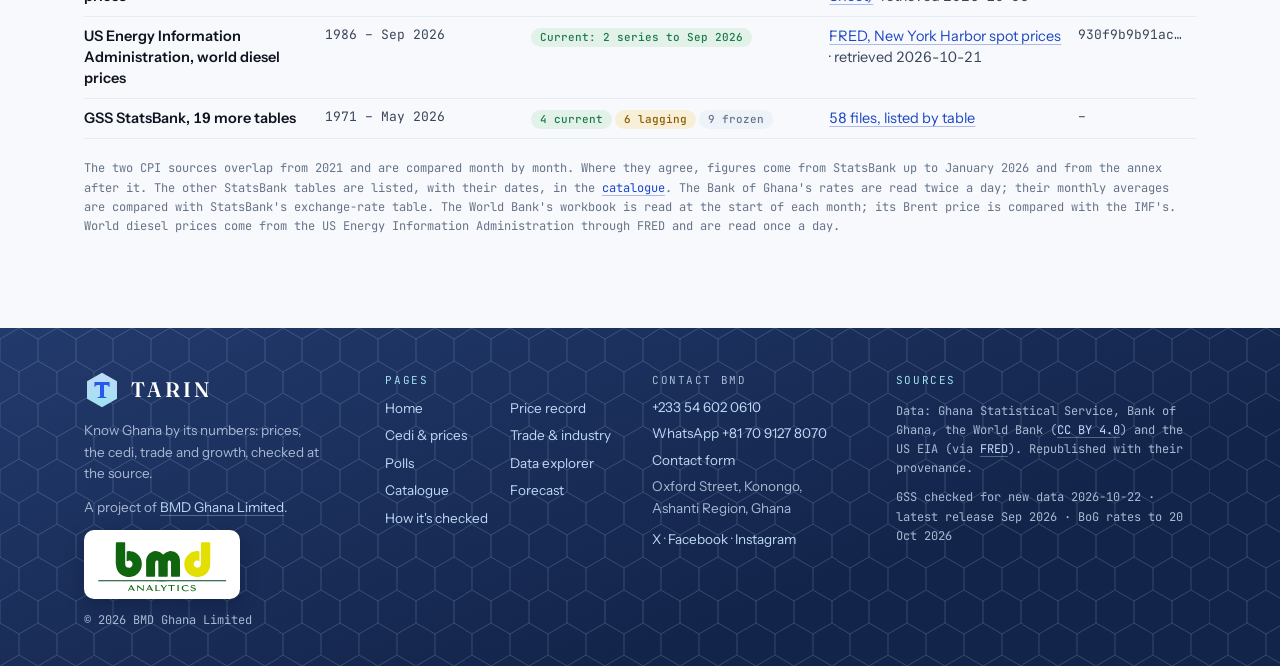
==== commit e78f86a1: "Checked GSS 2026-10-22: no new release" ====
--- a/index.html
+++ b/index.html
@@ -136,10 +136,10 @@
   <div class="wrap">
     <a class="brand" href="index.html" aria-label="TARIN home, a BMD Ghana project"><img src="assets/logo.svg" alt=""><span class="word">TARIN</span><span class="by">by BMD</span></a>
     <nav class="main" aria-label="Main">
-      <a href="index.html" aria-current="page">Home</a>
       <a href="price-record/index.html">Price record</a>
       <a href="cedi/index.html">Cedi &amp; prices</a>
       <a href="trade/index.html">Trade &amp; industry</a>
+      <a href="polls/index.html">Polls</a>
       <a href="explorer/index.html">Data explorer</a>
       <a href="catalogue/index.html">Catalogue</a>
       <a href="forecast/index.html">Forecast</a>
@@ -299,6 +299,7 @@
       <a href="price-record/index.html">Price record</a>
       <a href="cedi/index.html">Cedi &amp; prices</a>
       <a href="trade/index.html">Trade &amp; industry</a>
+      <a href="polls/index.html">Polls</a>
       <a href="explorer/index.html">Data explorer</a>
       <a href="catalogue/index.html">Catalogue</a>
       <a href="forecast/index.html">Forecast</a>
@@ -333,8 +334,8 @@
     function bn(v) { return "$" + T.fmt(Math.abs(v), 1) + "bn"; }
     function esc(t) { return String(t).replace(/&/g, "&amp;").replace(/</g, "&lt;"); }
     var got = function (p) { return T.json(p).catch(function () { return null; }); };
-    Promise.all([got("data/home.json"), got("data/trade.json"), got("data/cedi.json")]).then(function (D) {
-      var H = D[0], R = D[1], C = D[2], F = [];
+    Promise.all([got("data/home.json"), got("data/trade.json"), got("data/cedi.json"), got("data/polls.json")]).then(function (D) {
+      var H = D[0], R = D[1], C = D[2], PL = D[3], F = [];
       if (H && H.headline) {
         var h = H.headline, d = h.yoy - h.yoy_prev, prev = T.periodAt(T.monthIndex(H.latest) - 1);
         F.push({ k: "Inflation", v: T.fmt(h.yoy, 1) + "<small>%</small>", u: "consumer prices, year on year, " + month(H.latest),
@@ -395,6 +396,18 @@
           h: "The economy was " + T.fmt(Math.abs(M[1]), 1) + "% " + (M[1] >= 0 ? "larger" : "smaller") + " than a year earlier.",
           p: "Services " + T.fmt(M[4], 1) + "%, industry " + T.fmt(M[3], 1) + "%, agriculture " + T.fmt(M[2], 1) + "%.",
           s: "Ghana Statistical Service, monthly indicator of economic growth", a: "trade/index.html#growth", t: "Growth and industry" });
+      }
+      var PP = PL && PL.polls && PL.polls.filter(function (p) { return !p.held; });
+      if (PP && PP.length) {
+        var byP = {}; PP.forEach(function (p) { byP[p.pollster] = p; });
+        var lastP = PL.pollsters.map(function (x) { return byP[x.name]; }).filter(Boolean);
+        var top = lastP[0], other = lastP[1];
+        var pm = function (p) { var e = p.fieldwork[1] || p.published; return month(e.length === 7 ? e + "-01" : e); };
+        F.push({ k: "Opinion polls", v: (Math.round(top.approve) === top.approve ? top.approve : T.fmt(top.approve, 1)) + "<small>%</small>",
+          u: "approve of the president's performance, " + top.pollster + ", " + pm(top),
+          h: other ? (Math.abs(top.approve - other.approve) >= 5 ? "Pollsters don't agree: the " : "The ") + (other.pollster === "Institute of Economic Affairs" ? "IEA" : other.pollster) + "'s latest poll found " + T.fmt(other.approve, other.approve % 1 ? 1 : 0) + "% (" + pm(other) + ")." : "The latest published national poll.",
+          p: "TARIN lists every published national poll it can trace, with who ran it, when, how many people were asked and where each figure was read.",
+          s: PL.pollsters.map(function (x) { return x.name; }).join(" and "), a: "polls/index.html", t: "See every poll" });
       }
       if (H && H.totals) {
         F.push({ k: "The store", v: T.int(H.totals.values), u: "values stored, each traced to its source file",
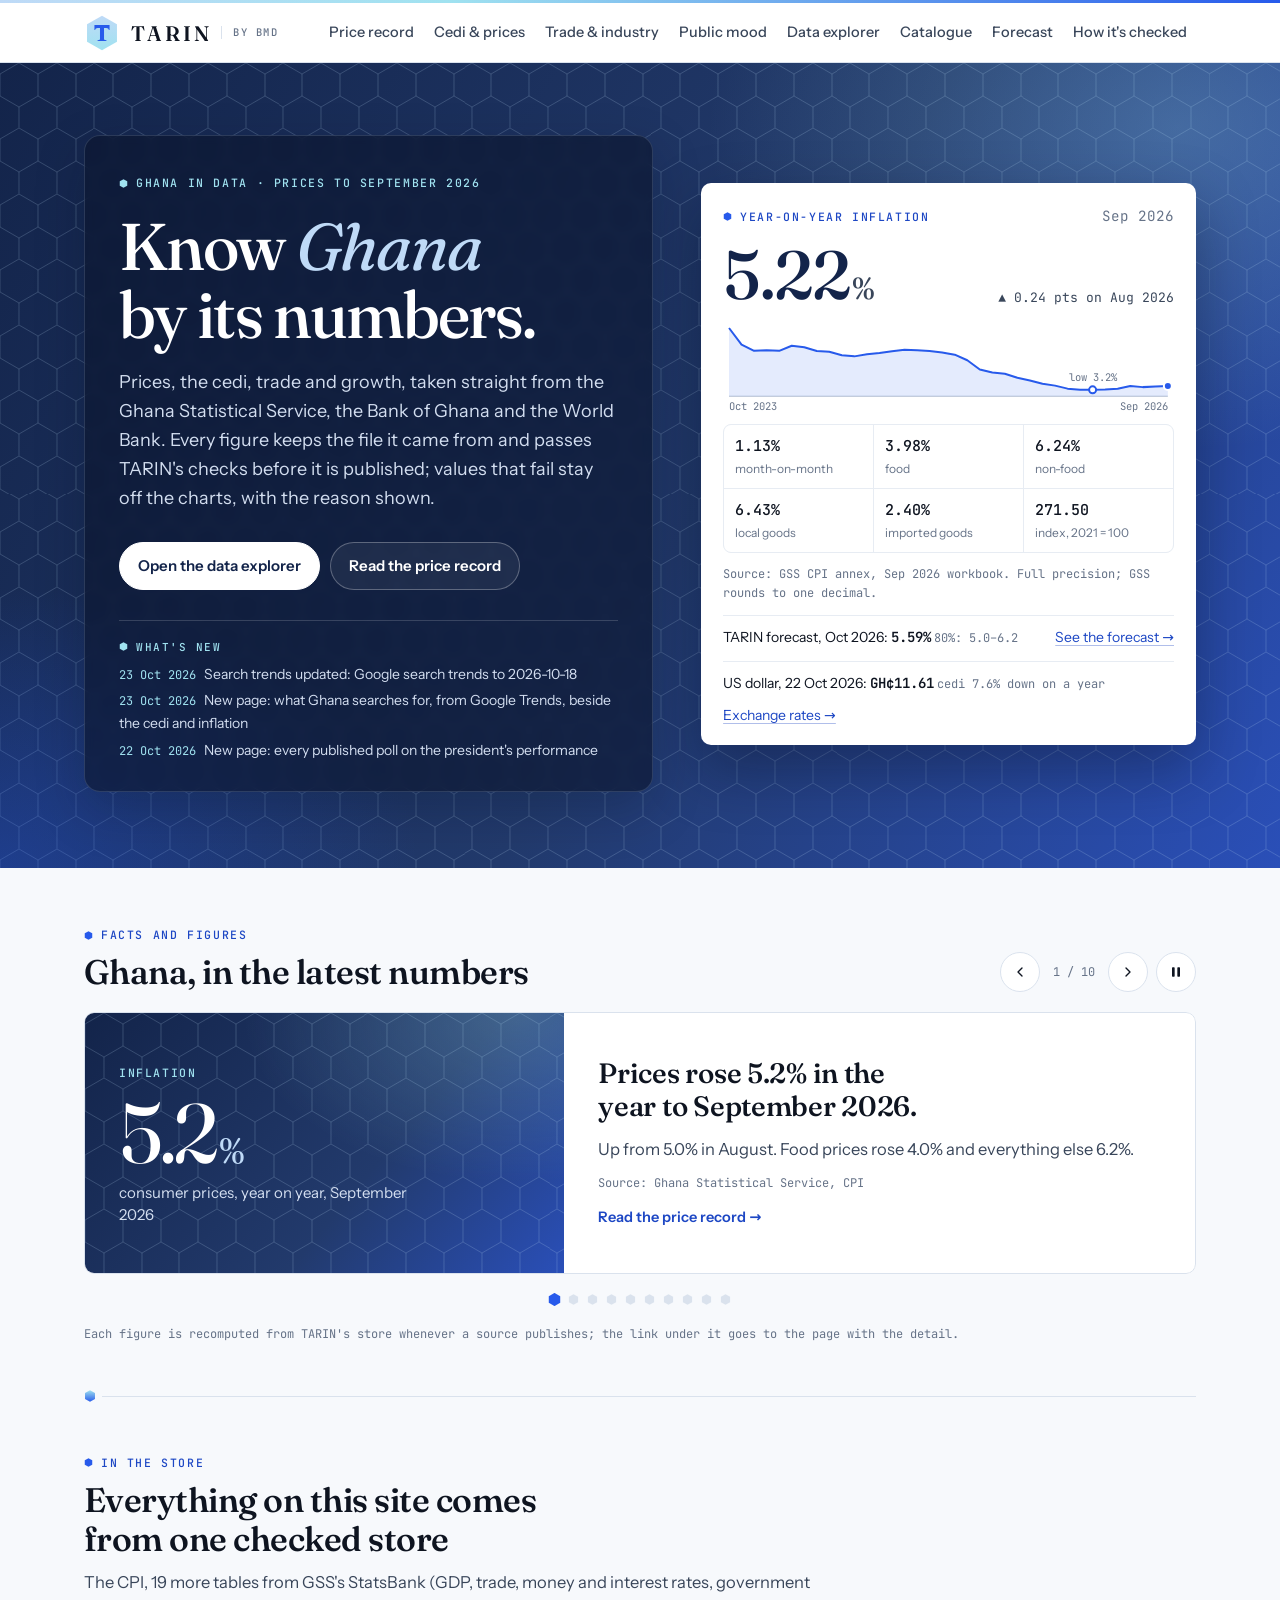
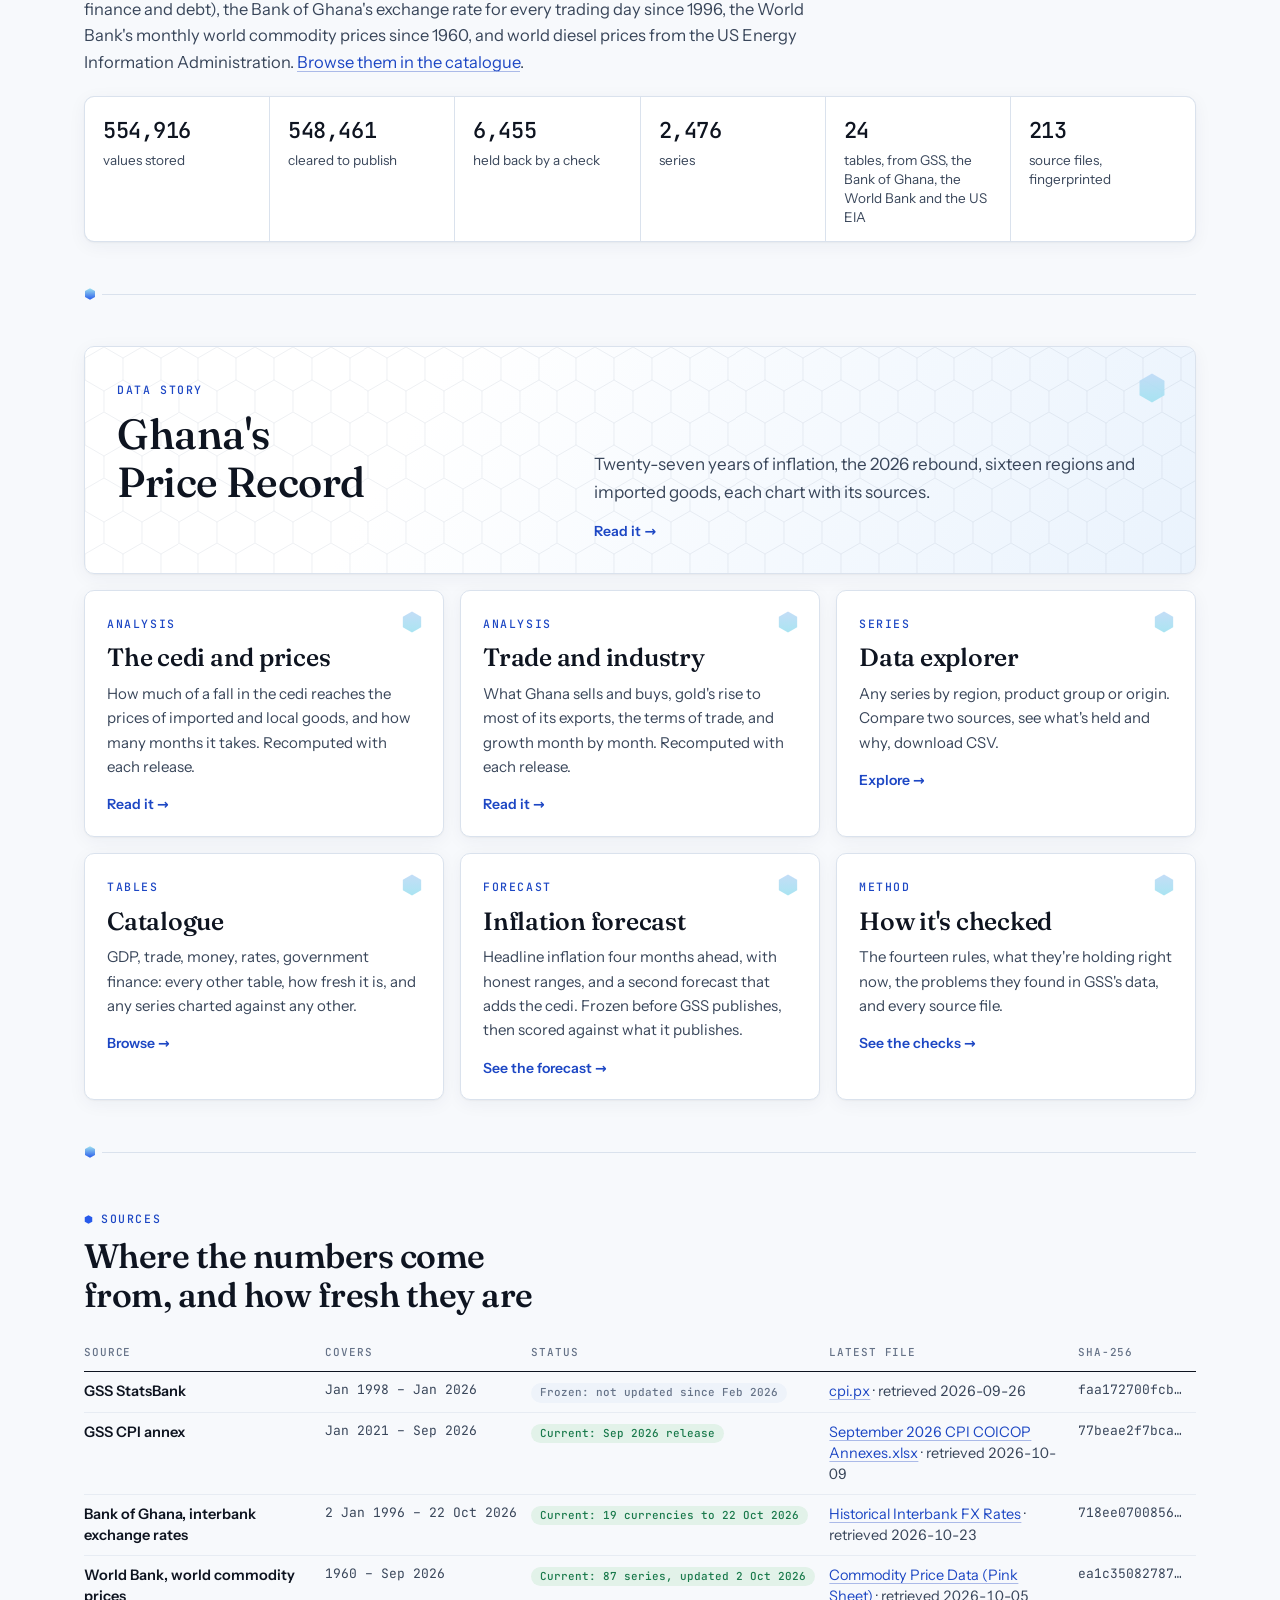
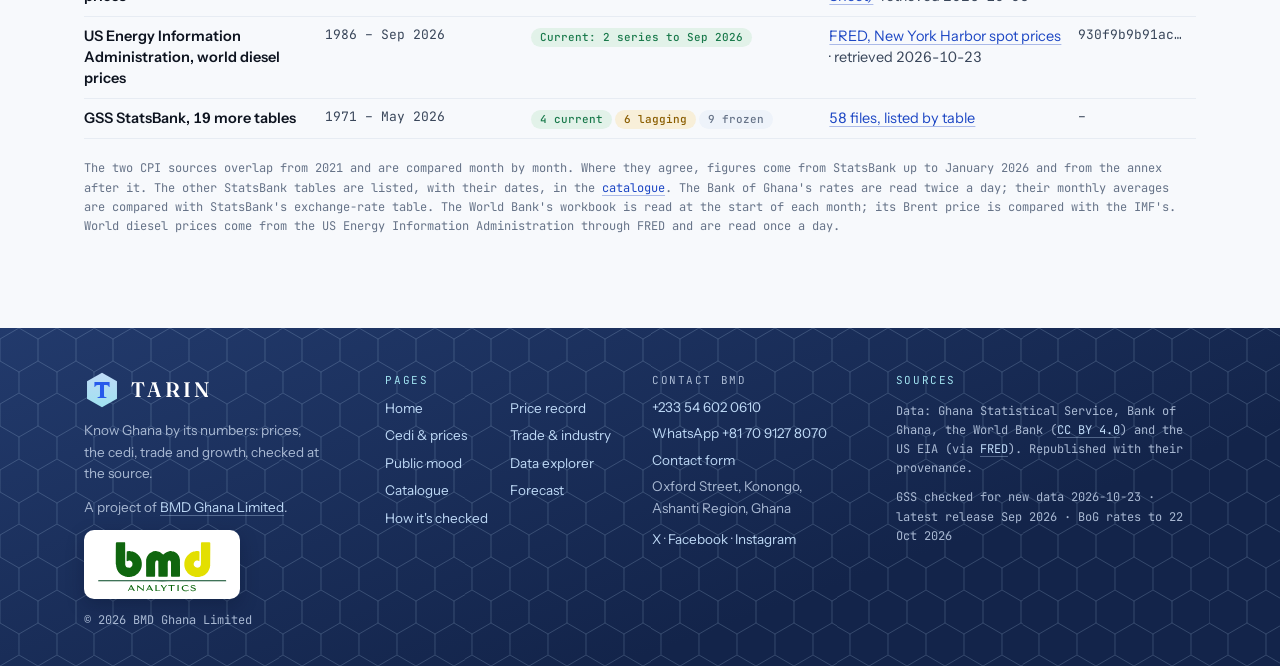
==== commit 7e80c94f: "Data update: Google search trends to 2026-10-18" ====
--- a/index.html
+++ b/index.html
@@ -21,7 +21,7 @@
 <link rel="icon" href="assets/favicon.svg" type="image/svg+xml">
 <link rel="preload" href="assets/fonts/instrument-sans-latin-wght-normal.woff2" as="font" type="font/woff2" crossorigin>
 <link rel="preload" href="assets/fonts/fraunces-latin-opsz-normal.woff2" as="font" type="font/woff2" crossorigin>
-<link rel="stylesheet" href="assets/tarin.css?v=983185bf84">
+<link rel="stylesheet" href="assets/tarin.css?v=60d1ac0f77">
 <style>
 .hero { position: relative; overflow: hidden; color: #fff;
   background:
@@ -139,7 +139,7 @@
       <a href="price-record/index.html">Price record</a>
       <a href="cedi/index.html">Cedi &amp; prices</a>
       <a href="trade/index.html">Trade &amp; industry</a>
-      <a href="polls/index.html">Polls</a>
+      <a href="polls/index.html">Public mood</a>
       <a href="explorer/index.html">Data explorer</a>
       <a href="catalogue/index.html">Catalogue</a>
       <a href="forecast/index.html">Forecast</a>
@@ -299,7 +299,7 @@
       <a href="price-record/index.html">Price record</a>
       <a href="cedi/index.html">Cedi &amp; prices</a>
       <a href="trade/index.html">Trade &amp; industry</a>
-      <a href="polls/index.html">Polls</a>
+      <a href="polls/index.html">Public mood</a>
       <a href="explorer/index.html">Data explorer</a>
       <a href="catalogue/index.html">Catalogue</a>
       <a href="forecast/index.html">Forecast</a>
@@ -321,7 +321,7 @@
   </div>
 </footer>
 
-<script src="assets/tarin.js?v=9756a9e725"></script>
+<script src="assets/tarin.js?v=3985f6f001"></script>
 <script>
 (function () {
   "use strict";
--- a/assets/tarin.css
+++ b/assets/tarin.css
@@ -116,7 +116,7 @@
   font-variation-settings: "opsz" 72; }
 .brand:hover { color: var(--navy); }
 nav.main { display: flex; flex-wrap: wrap; gap: 2px 2px; }
-nav.main a { position: relative; color: var(--ink-2); text-decoration: none; font-size: 14.5px; font-weight: 500; padding: 8px 11px; border-radius: 999px; }
+nav.main a { position: relative; color: var(--ink-2); text-decoration: none; font-size: 14.5px; font-weight: 500; padding: 8px 9px; border-radius: 999px; }
 nav.main a:hover { color: var(--ink); background: var(--sunk); }
 nav.main a[aria-current="page"] { color: var(--brand-ink); background: var(--sunk); }
 nav.main a[aria-current="page"]::after {
@@ -265,6 +265,13 @@
 .news ul { list-style: none; margin: 0; padding: 0; display: grid; gap: 4px; }
 .news li .d { font-family: var(--f-mono); font-size: 12px; color: var(--muted); margin-right: 8px; }
 
+/* ---- sub-pages of one section (Public mood: polls, searches) ---- */
+nav.subtabs { display: flex; flex-wrap: wrap; gap: 8px; padding-top: 24px; }
+nav.subtabs a { font-size: 14.5px; font-weight: 600; text-decoration: none; color: var(--ink-2); padding: 8px 16px;
+  border: 1px solid var(--rule); border-radius: 999px; background: var(--surface); }
+nav.subtabs a:hover { border-color: var(--brand); color: var(--brand-ink); }
+nav.subtabs a[aria-current="page"] { background: var(--navy); border-color: var(--navy); color: #fff; }
+
 /* ---- contents list on long pages ---- */
 nav.toc { display: flex; flex-wrap: wrap; align-items: center; gap: 8px; padding-block: 22px 6px; font-family: var(--f-mono); font-size: 12px; }
 nav.toc span { color: var(--muted); padding: 4px 0; margin-right: 4px; text-transform: uppercase; letter-spacing: 0.12em; font-size: 11px; }
